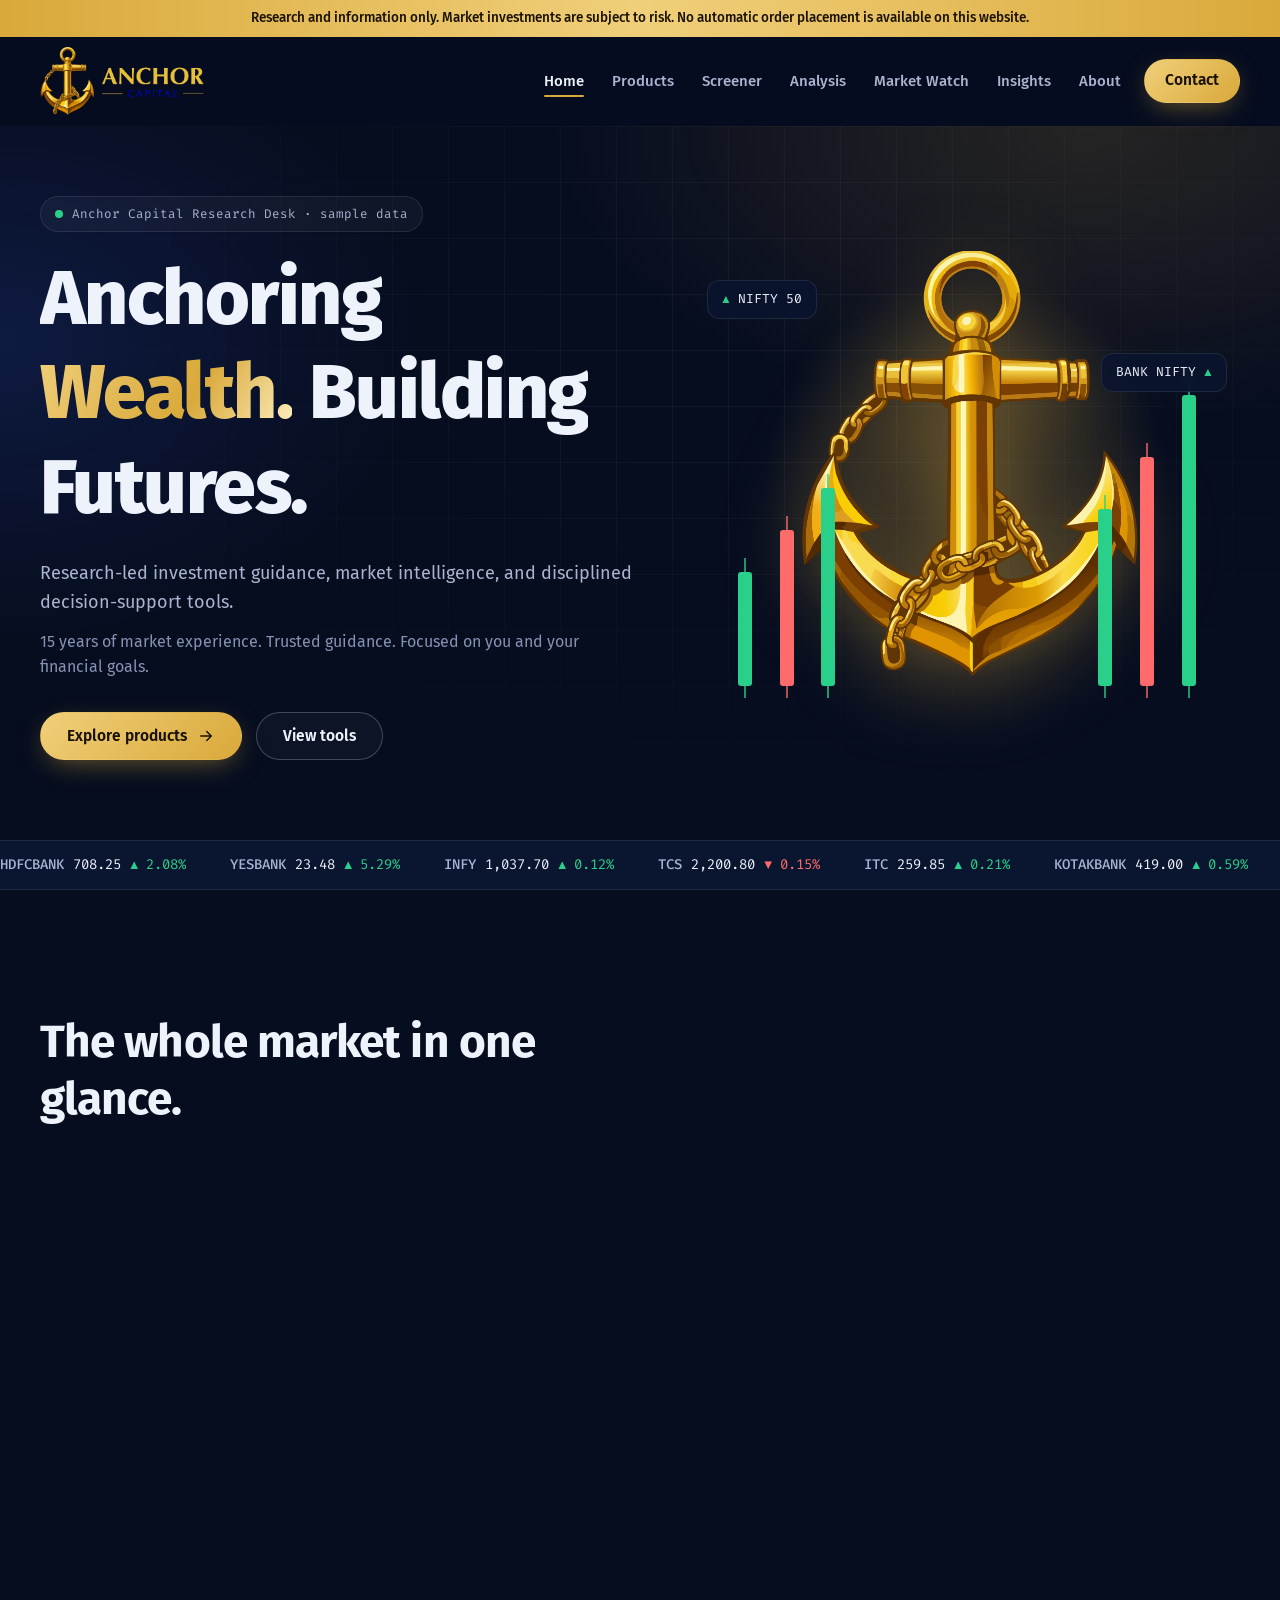
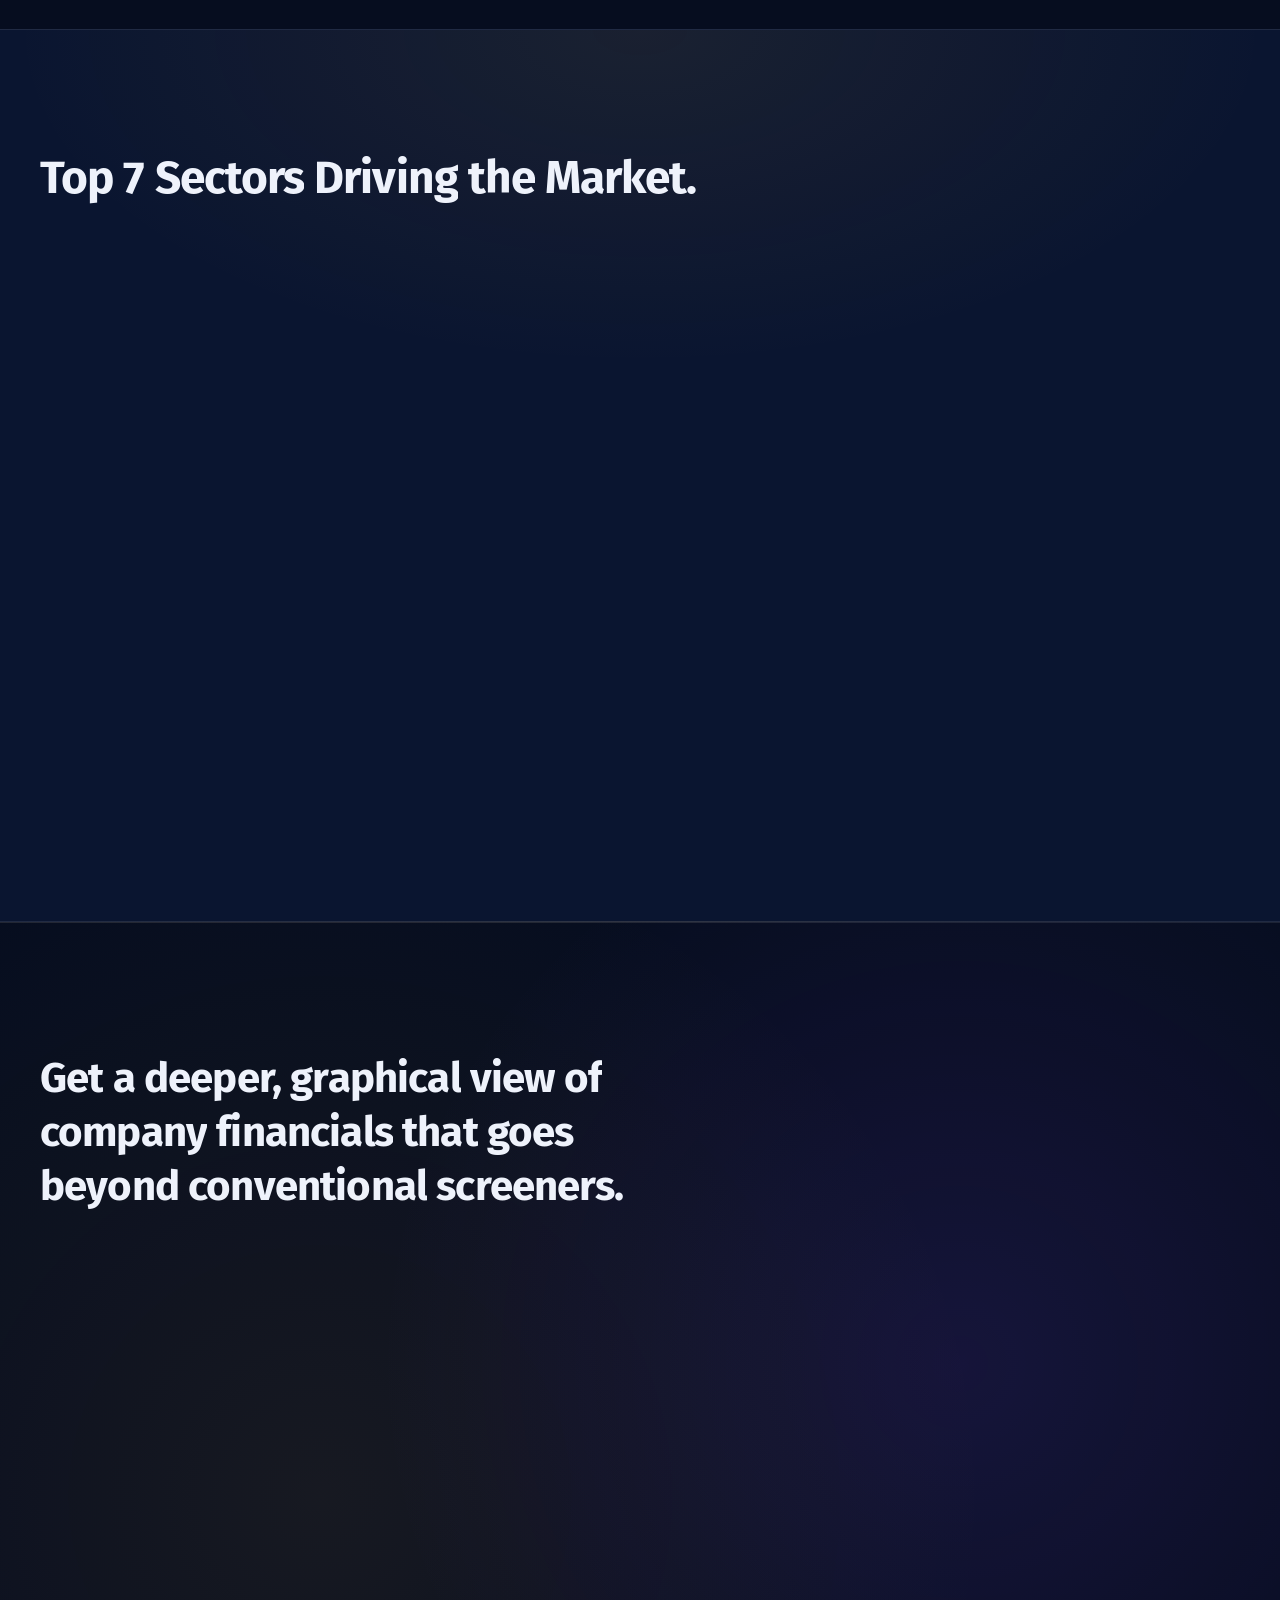
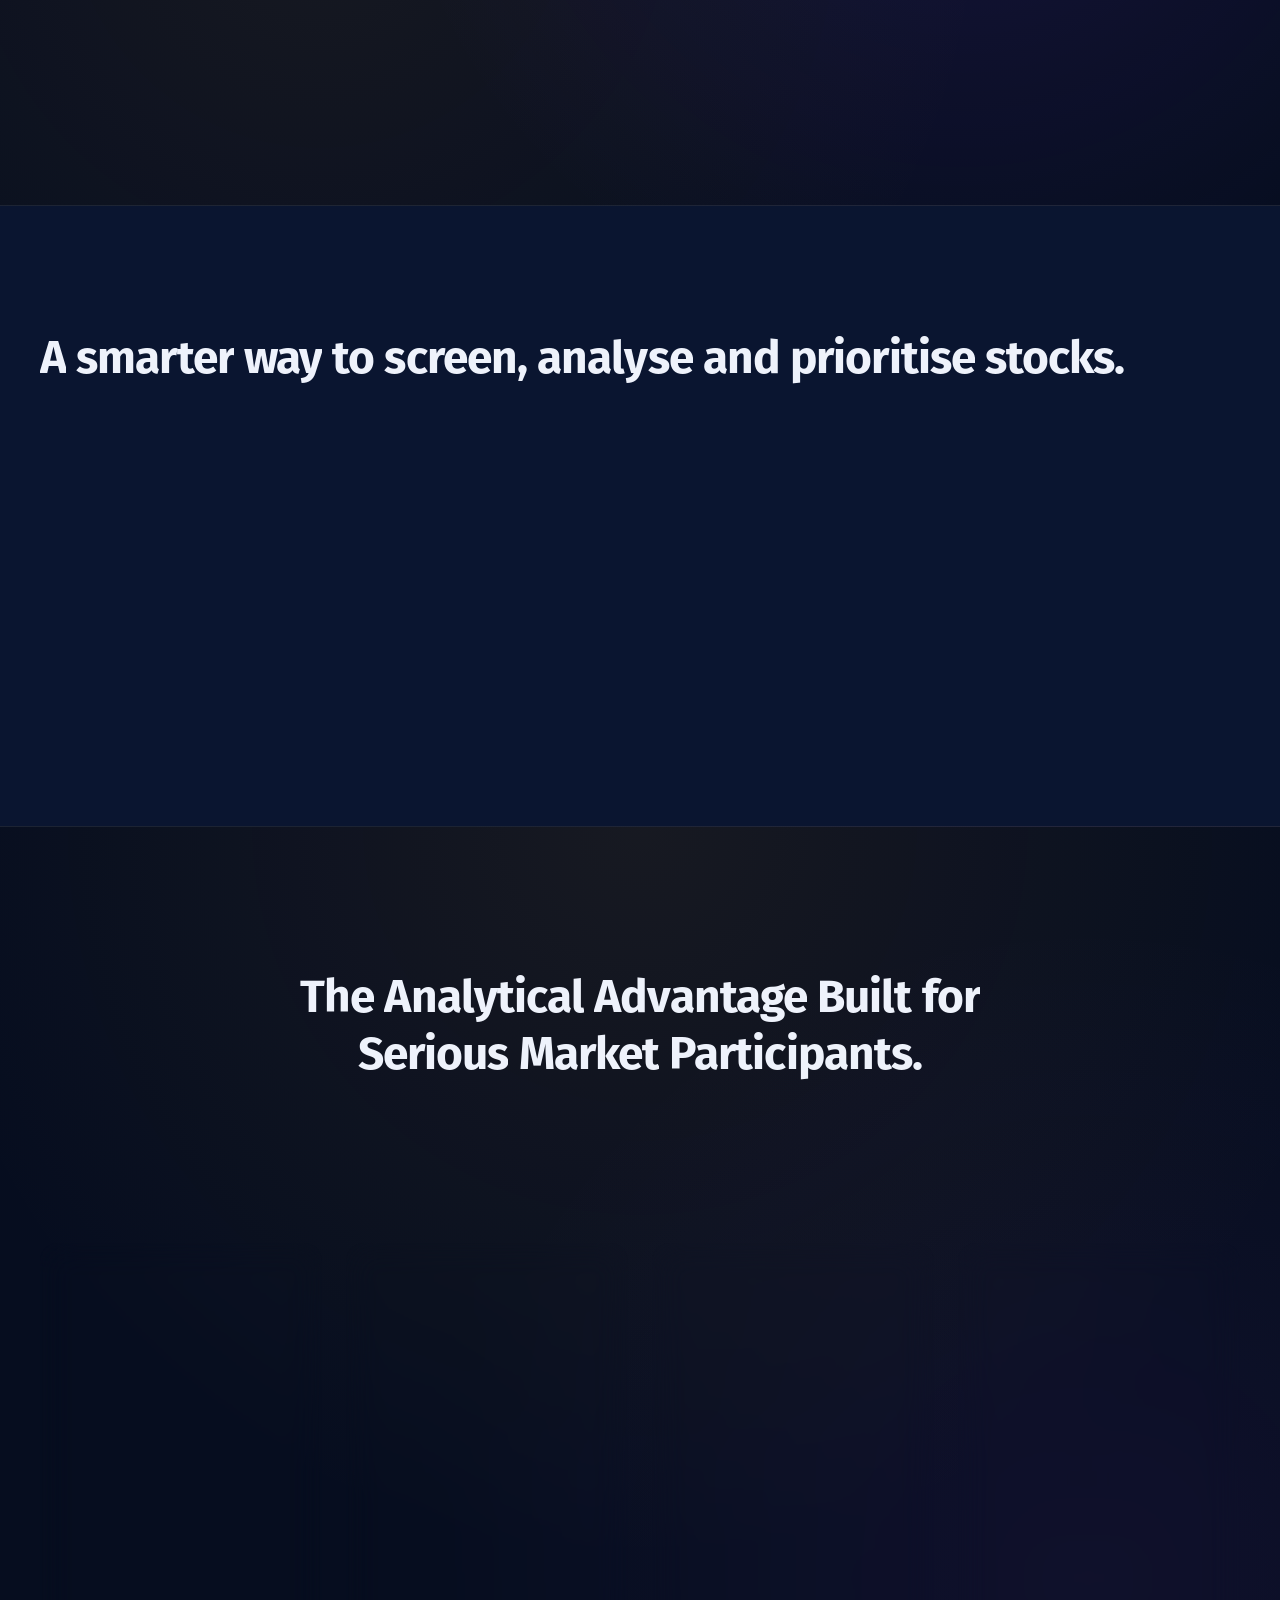
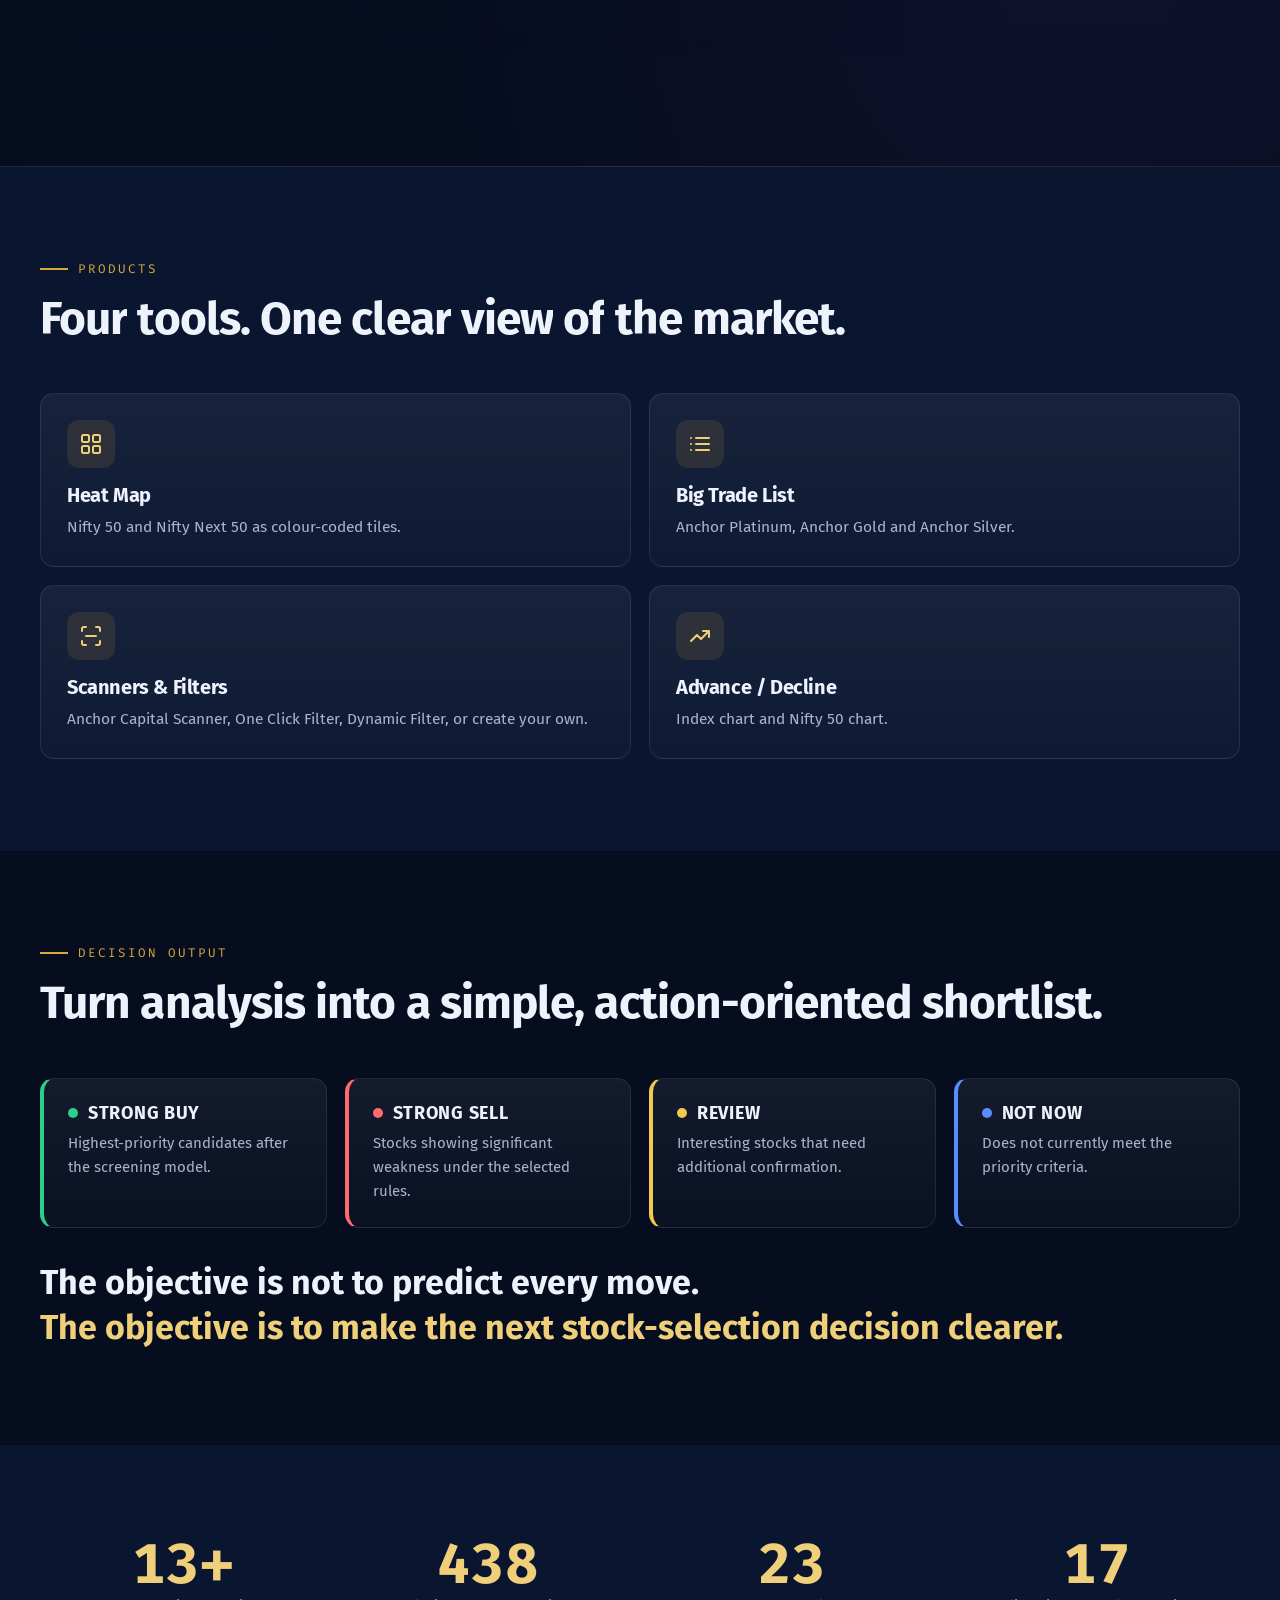
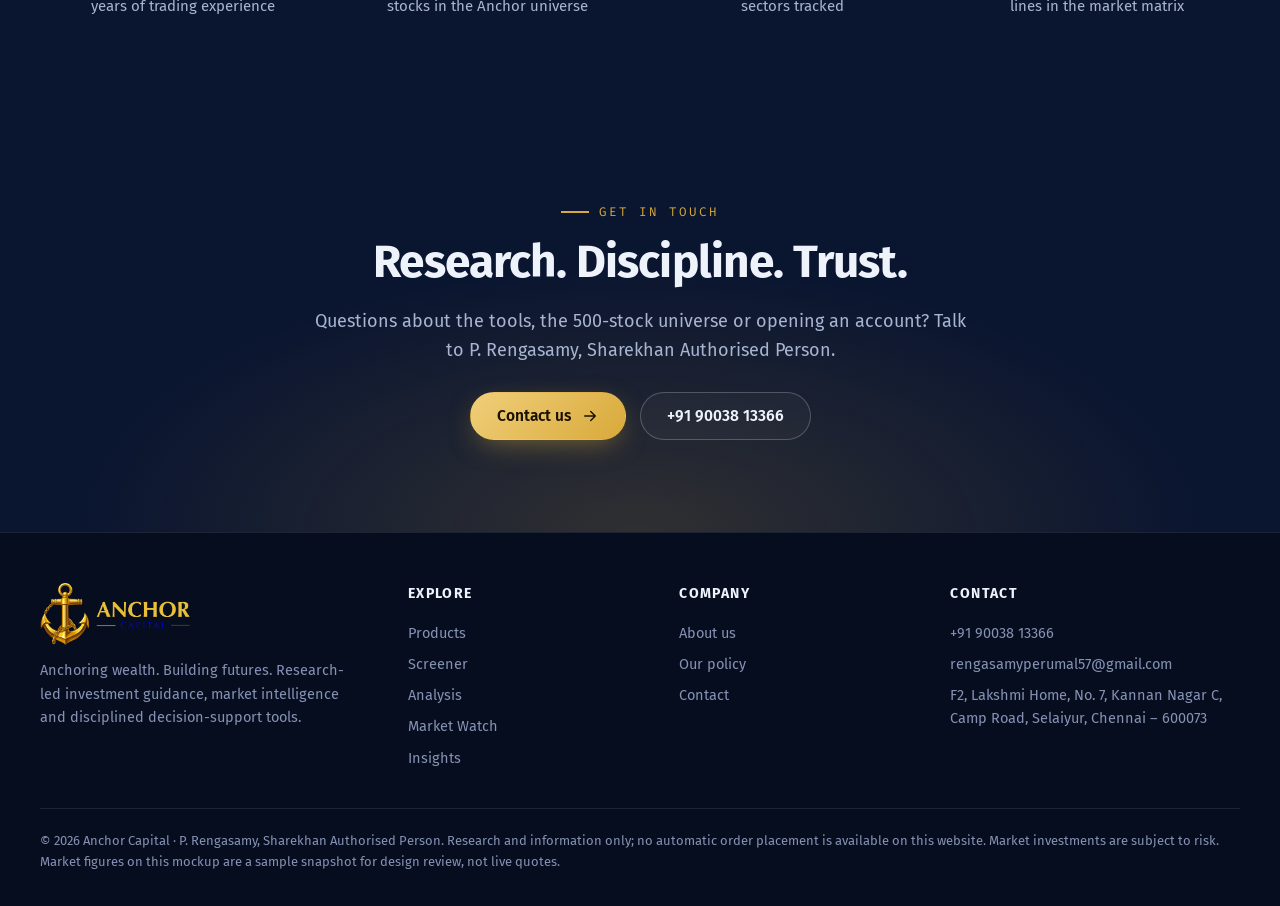
==== index.html @ 56e70c3a "Add static HTML pages, assets, configuration, and app scripts for Anchor Capital website" ====
<!doctype html>
<html lang="en">

<!-- Mirrored from https://anchor-capital-site.vercel.app/ by HTTrack Website Copier/3.x [XR&CO], Wed, 07 Oct 2026 04:29:37 GMT -->
<!-- Added by HTTrack --><meta http-equiv="content-type" content="text/html;charset=utf-8" /><!-- /Added by HTTrack -->
<head>
<meta charset="utf-8">
<meta name="viewport" content="width=device-width, initial-scale=1">
<title>Anchor Capital – Anchoring Wealth. Building Futures.</title>
<meta name="description" content="Research-led investment guidance, market intelligence and decision-support tools for the Indian share market.">
<meta name="theme-color" content="#060d1f">
<link rel="preconnect" href="https://fonts.googleapis.com/"><link rel="preconnect" href="https://fonts.gstatic.com/" crossorigin>
<link href="https://fonts.googleapis.com/css2?family=Fira+Code:wght@400;500;600&amp;family=Fira+Sans:wght@300;400;500;600;700;800&amp;display=swap" rel="stylesheet">
<link rel="stylesheet" href="assets/style.css">
<script src="assets/components.js"></script>
<noscript><style>.curtain{display:none}.rv{opacity:1!important;transform:none!important}.words .w>span{transform:none!important}</style></noscript>
</head>
<body>

<div class="curtain" id="curtain" aria-hidden="true"><div class="curtain-in"><div class="a-wrap"><img src="assets/AnchorSymbol.png" alt="Anchor Symbol" class="curtain-symbol"></div><b>ANCHOR CAPITAL</b><small>RESEARCH · DISCIPLINE · TRUST</small></div><div class="curtain-line"></div></div>
<a class="skip" href="#content">Skip to content</a>

<svg width="0" height="0" style="position:absolute" aria-hidden="true"><defs>
<symbol id="i-arrow" viewBox="0 0 24 24" fill="none" stroke="currentColor" stroke-width="2" stroke-linecap="round" stroke-linejoin="round"><path d="M5 12h14M13 6l6 6-6 6"/></symbol>
<symbol id="i-grid" viewBox="0 0 24 24" fill="none" stroke="currentColor" stroke-width="2" stroke-linecap="round" stroke-linejoin="round"><rect x="3" y="3" width="7" height="7" rx="1.5"/><rect x="14" y="3" width="7" height="7" rx="1.5"/><rect x="3" y="14" width="7" height="7" rx="1.5"/><rect x="14" y="14" width="7" height="7" rx="1.5"/></symbol>
<symbol id="i-list" viewBox="0 0 24 24" fill="none" stroke="currentColor" stroke-width="2" stroke-linecap="round" stroke-linejoin="round"><path d="M8 6h13M8 12h13M8 18h13M3 6h.01M3 12h.01M3 18h.01"/></symbol>
<symbol id="i-scan" viewBox="0 0 24 24" fill="none" stroke="currentColor" stroke-width="2" stroke-linecap="round" stroke-linejoin="round"><path d="M3 7V5a2 2 0 0 1 2-2h2M17 3h2a2 2 0 0 1 2 2v2M21 17v2a2 2 0 0 1-2 2h-2M7 21H5a2 2 0 0 1-2-2v-2M7 12h10"/></symbol>
<symbol id="i-trend" viewBox="0 0 24 24" fill="none" stroke="currentColor" stroke-width="2" stroke-linecap="round" stroke-linejoin="round"><path d="M3 17l6-6 4 4 8-8M15 7h6v6"/></symbol>
<symbol id="i-up" viewBox="0 0 24 24" fill="none" stroke="currentColor" stroke-width="2.4" stroke-linecap="round" stroke-linejoin="round"><path d="M12 19V5M5 12l7-7 7 7"/></symbol>
<symbol id="i-down" viewBox="0 0 24 24" fill="none" stroke="currentColor" stroke-width="2.4" stroke-linecap="round" stroke-linejoin="round"><path d="M12 5v14M19 12l-7 7-7-7"/></symbol>
<symbol id="i-minus" viewBox="0 0 24 24" fill="none" stroke="currentColor" stroke-width="2.4" stroke-linecap="round"><path d="M5 12h14"/></symbol>
<symbol id="i-pin" viewBox="0 0 24 24" fill="none" stroke="currentColor" stroke-width="2" stroke-linecap="round" stroke-linejoin="round"><path d="M20 10c0 6-8 12-8 12S4 16 4 10a8 8 0 0 1 16 0z"/><circle cx="12" cy="10" r="3"/></symbol>
<symbol id="i-phone" viewBox="0 0 24 24" fill="none" stroke="currentColor" stroke-width="2" stroke-linecap="round" stroke-linejoin="round"><path d="M22 16.9v3a2 2 0 0 1-2.2 2 19.8 19.8 0 0 1-8.6-3.1 19.5 19.5 0 0 1-6-6A19.8 19.8 0 0 1 2.1 4.2 2 2 0 0 1 4.1 2h3a2 2 0 0 1 2 1.7c.1 1 .4 1.9.7 2.8a2 2 0 0 1-.5 2.1L8.1 9.9a16 16 0 0 0 6 6l1.3-1.3a2 2 0 0 1 2.1-.4c.9.3 1.8.6 2.8.7a2 2 0 0 1 1.7 2z"/></symbol>
<symbol id="i-mail" viewBox="0 0 24 24" fill="none" stroke="currentColor" stroke-width="2" stroke-linecap="round" stroke-linejoin="round"><rect x="2" y="4" width="20" height="16" rx="2"/><path d="M22 7l-10 6L2 7"/></symbol>
<symbol id="i-shield" viewBox="0 0 24 24" fill="none" stroke="currentColor" stroke-width="2" stroke-linecap="round" stroke-linejoin="round"><path d="M12 22s8-4 8-10V5l-8-3-8 3v7c0 6 8 10 8 10z"/><path d="M9 12l2 2 4-4"/></symbol>
<symbol id="i-award" viewBox="0 0 24 24" fill="none" stroke="currentColor" stroke-width="2" stroke-linecap="round" stroke-linejoin="round"><circle cx="12" cy="8" r="6"/><path d="M15.5 13.5L17 22l-5-3-5 3 1.5-8.5"/></symbol>
<symbol id="i-bars" viewBox="0 0 24 24" fill="none" stroke="currentColor" stroke-width="2" stroke-linecap="round" stroke-linejoin="round"><path d="M12 20V10M18 20V4M6 20v-4"/></symbol>
<symbol id="i-layers" viewBox="0 0 24 24" fill="none" stroke="currentColor" stroke-width="2" stroke-linecap="round" stroke-linejoin="round"><path d="M12 2l10 5-10 5L2 7l10-5zM2 12l10 5 10-5M2 17l10 5 10-5"/></symbol>
<symbol id="i-target" viewBox="0 0 24 24" fill="none" stroke="currentColor" stroke-width="2" stroke-linecap="round" stroke-linejoin="round"><circle cx="12" cy="12" r="10"/><circle cx="12" cy="12" r="6"/><circle cx="12" cy="12" r="2"/></symbol>
<symbol id="i-users" viewBox="0 0 24 24" fill="none" stroke="currentColor" stroke-width="2" stroke-linecap="round" stroke-linejoin="round"><path d="M17 21v-2a4 4 0 0 0-4-4H5a4 4 0 0 0-4 4v2"/><circle cx="9" cy="7" r="4"/><path d="M23 21v-2a4 4 0 0 0-3-3.9M16 3.1a4 4 0 0 1 0 7.8"/></symbol>
</defs></svg>

<site-header current="index.html"></site-header>

<main id="content">

<section class="hero" id="top"><div class="wrap hero-grid">
  <div>
    <div class="live-pill rv"><i class="dot"></i> Anchor Capital Research Desk · sample data</div>
    <h1 class="words">Anchoring <em>Wealth.</em> Building Futures.</h1>
    <p class="lead rv" style="--d:.5s">Research-led investment guidance, market intelligence, and disciplined decision-support tools.</p>
    <p class="sub2 rv" style="--d:.6s">15 years of market experience. Trusted guidance. Focused on you and your financial goals.</p>
    <div class="cta-row rv" style="--d:.7s"><a class="btn btn-gold" href="products.html">Explore products <svg aria-hidden="true"><use href="#i-arrow"/></svg></a><a class="btn btn-ghost" href="screener.html">View tools</a></div>
  </div>
  <div class="art rv rv-z" style="--d:.3s" aria-hidden="true">
    <div class="glow"></div>
    <img class="anchor" src="public/AnchorSymbol.png" alt="Anchor Symbol">
    <i class="candle g" style="left:6%;height:22%;--k:0"></i><i class="candle r" style="left:14%;height:30%;--k:1"></i><i class="candle g" style="left:22%;height:38%;--k:2"></i>
    <i class="candle g" style="right:22%;height:34%;--k:3"></i><i class="candle r" style="right:14%;height:44%;--k:4"></i><i class="candle g" style="right:6%;height:56%;--k:5"></i>
    <span class="chip-float mono" style="left:0;top:12%"><span class="up">▲</span> NIFTY 50</span>
    <span class="chip-float mono" style="right:0;top:26%;animation-delay:-2s">BANK NIFTY <span class="up">▲</span></span>
  </div>
</div></section>

<div class="ticker" aria-hidden="true"><div class="ticker-track" id="ticker"></div></div>

<section id="market"><div class="wrap">
  <div class="grid" id="home-sum-grid">
    <div>
      <div class="eyebrow rv">Home · Market summary</div>
      <h2 class="words">The whole market in one glance.</h2>
      <p class="lead rv" style="margin-bottom:26px">Advance, decline, 52-week highs and the lists traders check first, ready the moment you land.</p>
      <div class="grid g2" data-stagger="z">
        <a class="card ql" href="products.html#heatmap"><span>Gainers / Losers</span><svg aria-hidden="true"><use href="#i-arrow"/></svg></a>
        <a class="card ql" href="products.html#heatmap"><span>Volume gainers</span><svg aria-hidden="true"><use href="#i-arrow"/></svg></a>
        <a class="card ql" href="products.html#bigtrade"><span>Most active equities</span><svg aria-hidden="true"><use href="#i-arrow"/></svg></a>
        <a class="card ql" href="screener.html"><span>Price band hitters</span><svg aria-hidden="true"><use href="#i-arrow"/></svg></a>
        <a class="card ql" href="screener.html"><span>52 week high / low</span><svg aria-hidden="true"><use href="#i-arrow"/></svg></a>
        <a class="card ql" href="products.html#bigtrade"><span>Large deals</span><svg aria-hidden="true"><use href="#i-arrow"/></svg></a>
        <a class="card ql" href="products.html#advance" style="grid-column:1/-1"><span>Advances / Declines</span><svg aria-hidden="true"><use href="#i-arrow"/></svg></a>
      </div>
    </div>
    <aside class="card summary rv rv-r" id="summary" aria-label="Market summary, sample data">
      <div class="sum-head">
        <div class="sum-title-wrap">
          <span class="sum-live-dot"></span>
          <h3>Home – Market summary</h3>
        </div>
        <span class="tag">SAMPLE</span>
      </div>
      
      <div class="adv-bar-wrap">
        <div class="adv-bar" role="img" aria-label="Advance 3,647, Decline 1,924, Unchanged 1,592"><i class="a"></i><i class="u"></i><i class="d"></i></div>
        <div class="legend"><span>Advance 51.1%</span><span>Unchanged 22.3%</span><span>Decline 26.6%</span></div>
      </div>

      <div class="stats">
        <div class="stat"><span class="up"><svg aria-hidden="true"><use href="#i-up"/></svg>Advance</span><b class="up" id="s-adv">0</b></div>
        <div class="stat"><span class="down"><svg aria-hidden="true"><use href="#i-down"/></svg>Decline</span><b class="down" id="s-dec">0</b></div>
        <div class="stat"><span><svg aria-hidden="true"><use href="#i-minus"/></svg>Unchanged</span><b id="s-unc">0</b></div>
      </div>

      <div class="sum-metrics-grid">
        <div class="sum-metric-item">
          <span>52 Week High</span>
          <b class="mono gold" id="s-hi">0</b>
        </div>
        <div class="sum-metric-item">
          <span>52 Week Low</span>
          <b class="mono down" id="s-lo">24</b>
        </div>
        <div class="sum-metric-item">
          <span>A/D Ratio</span>
          <b class="mono up">1.89</b>
        </div>
        <div class="sum-metric-item">
          <span>Total Turnover</span>
          <b class="mono gold">₹48,250 Cr</b>
        </div>
      </div>

      <div class="sum-bottom-bar">
        <div class="sum-breadth-pill">
          <span class="dot-positive"></span>
          <span>Market Breadth: <b class="up">Positive (+24.5%)</b></span>
        </div>
        <a class="sum-drill-link" href="market-watch.html">Full Analytics <svg aria-hidden="true"><use href="#i-arrow"/></svg></a>
      </div>
    </aside>
  </div>
</div></section>

<!-- 7-Sector Dynamic Showcase Slider -->
<section class="sector-slider-section alt" id="sector-spotlight"><div class="wrap">
  <div class="sec-slider-head">
    <div>
      <div class="eyebrow rv">Sector Intelligence · 7 Key Pillars</div>
      <h2 class="words">Top 7 Sectors Driving the Market.</h2>
      <p class="lead rv">Macro weightage, strength scores, and premier constituent stocks powering the Nifty 500.</p>
    </div>
  </div>

  <div class="sec-slider-wrap rv" id="secSlider" tabindex="0" aria-label="Key Sectors Carousel">
    <div class="sec-track" id="secTrack">

      <!-- Slide 1: Banking & Financial Services -->
      <article class="sec-slide active" data-index="0" aria-hidden="false">
        <div class="sec-slide-left">
          <div class="sec-slide-badge-row">
            <span class="sec-num-pill">SECTOR 01 OF 07</span>
            <span class="sec-tag-pill">Macro Heavyweight</span>
            <span class="tag" style="background:rgba(42,208,138,0.15);color:var(--up);border:1px solid rgba(42,208,138,0.3)">Leading ▲ +1.18%</span>
          </div>
          <div class="sec-slide-title-wrap">
            <div class="sec-slide-icon"><svg aria-hidden="true"><use href="#i-shield"/></svg></div>
            <h3 class="sec-slide-title">Banking &amp; Financial Services</h3>
          </div>
          <p class="sec-slide-desc">The primary growth anchor of the Indian indices. Carries the largest macro weighting across private lenders, PSUs, and non-banking finance leaders with high institutional participation.</p>
          <div class="sec-metrics-grid">
            <div class="sec-metric-box"><small>Nifty Weight</small><b class="gold">36.00%</b></div>
            <div class="sec-metric-box"><small>Sector Strength</small><b class="up">92 / 100</b></div>
            <div class="sec-metric-box"><small>A/D Ratio</small><b>8 Adv / 3 Dec</b></div>
          </div>
          <div class="sec-actions-row">
            <a class="btn btn-gold" href="market-watch.html#banking" style="min-height:42px;padding:0 20px;font-size:14px">Banking Drill-Down <svg aria-hidden="true"><use href="#i-arrow"/></svg></a>
            <a class="btn btn-ghost" href="screener.html" style="min-height:42px;padding:0 20px;font-size:14px">Screen Banking Stocks</a>
          </div>
        </div>
        <div class="sec-slide-right">
          <div class="sec-stocks-header">
            <h4>Leading Constituents</h4>
            <span class="mono gold" style="font-size:12px">SAMPLE DATA</span>
          </div>
          <div class="sec-stocks-list">
            <div class="sec-stock-row"><span class="s-name">HDFC Bank</span><div class="s-vals"><span class="s-price">₹708.25</span><span class="up">+2.08% ▲</span></div></div>
            <div class="sec-stock-row"><span class="s-name">ICICI Bank</span><div class="s-vals"><span class="s-price">₹1,248.50</span><span class="up">+0.86% ▲</span></div></div>
            <div class="sec-stock-row"><span class="s-name">State Bank of India</span><div class="s-vals"><span class="s-price">₹822.40</span><span class="up">+1.05% ▲</span></div></div>
            <div class="sec-stock-row"><span class="s-name">Kotak Mahindra Bank</span><div class="s-vals"><span class="s-price">₹419.00</span><span class="up">+0.59% ▲</span></div></div>
          </div>
        </div>
      </article>

      <!-- Slide 2: Information Technology -->
      <article class="sec-slide" data-index="1" aria-hidden="true">
        <div class="sec-slide-left">
          <div class="sec-slide-badge-row">
            <span class="sec-num-pill">SECTOR 02 OF 07</span>
            <span class="sec-tag-pill">Global Tech &amp; Cloud</span>
            <span class="tag" style="background:rgba(91,140,255,0.15);color:var(--blue);border:1px solid rgba(91,140,255,0.3)">Improving ▲ +0.94%</span>
          </div>
          <div class="sec-slide-title-wrap">
            <div class="sec-slide-icon"><svg aria-hidden="true"><use href="#i-grid"/></svg></div>
            <h3 class="sec-slide-title">Information Technology</h3>
          </div>
          <p class="sec-slide-desc">Global software, cloud modernization, and digital transformation powerhouse. High operating margins, zero-debt balance sheets, and steady dividend yields provide resilient compounding.</p>
          <div class="sec-metrics-grid">
            <div class="sec-metric-box"><small>Nifty Weight</small><b class="gold">15.61%</b></div>
            <div class="sec-metric-box"><small>Sector Strength</small><b class="up">84 / 100</b></div>
            <div class="sec-metric-box"><small>Operating Margin</small><b>24.5% OPM</b></div>
          </div>
          <div class="sec-actions-row">
            <a class="btn btn-gold" href="market-watch.html" style="min-height:42px;padding:0 20px;font-size:14px">View IT Rotation <svg aria-hidden="true"><use href="#i-arrow"/></svg></a>
            <a class="btn btn-ghost" href="screener.html" style="min-height:42px;padding:0 20px;font-size:14px">Screen Tech Stocks</a>
          </div>
        </div>
        <div class="sec-slide-right">
          <div class="sec-stocks-header">
            <h4>Leading Constituents</h4>
            <span class="mono gold" style="font-size:12px">SAMPLE DATA</span>
          </div>
          <div class="sec-stocks-list">
            <div class="sec-stock-row"><span class="s-name">Tata Consultancy Services</span><div class="s-vals"><span class="s-price">₹2,200.80</span><span class="up">+3.36% ▲</span></div></div>
            <div class="sec-stock-row"><span class="s-name">Infosys</span><div class="s-vals"><span class="s-price">₹1,037.70</span><span class="up">+0.87% ▲</span></div></div>
            <div class="sec-stock-row"><span class="s-name">HCL Technologies</span><div class="s-vals"><span class="s-price">₹1,740.00</span><span class="up">+1.62% ▲</span></div></div>
            <div class="sec-stock-row"><span class="s-name">Wipro</span><div class="s-vals"><span class="s-price">₹485.30</span><span class="up">+0.76% ▲</span></div></div>
          </div>
        </div>
      </article>

      <!-- Slide 3: Automobile & Mobility -->
      <article class="sec-slide" data-index="2" aria-hidden="true">
        <div class="sec-slide-left">
          <div class="sec-slide-badge-row">
            <span class="sec-num-pill">SECTOR 03 OF 07</span>
            <span class="sec-tag-pill">EV &amp; Domestic Consumption</span>
            <span class="tag" style="background:rgba(42,208,138,0.15);color:var(--up);border:1px solid rgba(42,208,138,0.3)">Leading ▲ +1.45%</span>
          </div>
          <div class="sec-slide-title-wrap">
            <div class="sec-slide-icon"><svg aria-hidden="true"><use href="#i-trend"/></svg></div>
            <h3 class="sec-slide-title">Automobile &amp; Auto Ancillaries</h3>
          </div>
          <p class="sec-slide-desc">Surging domestic passenger vehicle demand, premiumization in SUVs, and accelerating EV technology transition across commercial vehicles and two-wheeler segments.</p>
          <div class="sec-metrics-grid">
            <div class="sec-metric-box"><small>Nifty Weight</small><b class="gold">8.47%</b></div>
            <div class="sec-metric-box"><small>Sector Strength</small><b class="up">88 / 100</b></div>
            <div class="sec-metric-box"><small>Delivery %</small><b>62.4% Avg</b></div>
          </div>
          <div class="sec-actions-row">
            <a class="btn btn-gold" href="market-watch.html" style="min-height:42px;padding:0 20px;font-size:14px">Auto Holdings <svg aria-hidden="true"><use href="#i-arrow"/></svg></a>
            <a class="btn btn-ghost" href="screener.html" style="min-height:42px;padding:0 20px;font-size:14px">Screen Auto Stocks</a>
          </div>
        </div>
        <div class="sec-slide-right">
          <div class="sec-stocks-header">
            <h4>Leading Constituents</h4>
            <span class="mono gold" style="font-size:12px">SAMPLE DATA</span>
          </div>
          <div class="sec-stocks-list">
            <div class="sec-stock-row"><span class="s-name">Mahindra &amp; Mahindra</span><div class="s-vals"><span class="s-price">₹2,840.00</span><span class="up">+2.82% ▲</span></div></div>
            <div class="sec-stock-row"><span class="s-name">Maruti Suzuki India</span><div class="s-vals"><span class="s-price">₹12,450.00</span><span class="up">+0.70% ▲</span></div></div>
            <div class="sec-stock-row"><span class="s-name">Bajaj Auto</span><div class="s-vals"><span class="s-price">₹9,120.00</span><span class="up">+0.36% ▲</span></div></div>
            <div class="sec-stock-row"><span class="s-name">Eicher Motors</span><div class="s-vals"><span class="s-price">₹4,680.00</span><span class="up">+1.15% ▲</span></div></div>
          </div>
        </div>
      </article>

      <!-- Slide 4: Energy, Oil, Gas & Power -->
      <article class="sec-slide" data-index="3" aria-hidden="true">
        <div class="sec-slide-left">
          <div class="sec-slide-badge-row">
            <span class="sec-num-pill">SECTOR 04 OF 07</span>
            <span class="sec-tag-pill">Energy &amp; Infrastructure</span>
            <span class="tag" style="background:rgba(242,201,76,0.15);color:#f2c94c;border:1px solid rgba(242,201,76,0.3)">Steady ■ +0.48%</span>
          </div>
          <div class="sec-slide-title-wrap">
            <div class="sec-slide-icon"><svg aria-hidden="true"><use href="#i-target"/></svg></div>
            <h3 class="sec-slide-title">Energy, Oil &amp; Power</h3>
          </div>
          <p class="sec-slide-desc">The backbone of national infrastructure and electrification. High cash flows from petroleum exploration combined with multi-billion dollar green hydrogen and renewable solar initiatives.</p>
          <div class="sec-metrics-grid">
            <div class="sec-metric-box"><small>Nifty Weight</small><b class="gold">7.65%</b></div>
            <div class="sec-metric-box"><small>Sector Strength</small><b class="gold">79 / 100</b></div>
            <div class="sec-metric-box"><small>Dividend Yield</small><b>3.8% Avg</b></div>
          </div>
          <div class="sec-actions-row">
            <a class="btn btn-gold" href="market-watch.html" style="min-height:42px;padding:0 20px;font-size:14px">Energy Breakdown <svg aria-hidden="true"><use href="#i-arrow"/></svg></a>
            <a class="btn btn-ghost" href="screener.html" style="min-height:42px;padding:0 20px;font-size:14px">Screen Energy Stocks</a>
          </div>
        </div>
        <div class="sec-slide-right">
          <div class="sec-stocks-header">
            <h4>Leading Constituents</h4>
            <span class="mono gold" style="font-size:12px">SAMPLE DATA</span>
          </div>
          <div class="sec-stocks-list">
            <div class="sec-stock-row"><span class="s-name">Reliance Industries</span><div class="s-vals"><span class="s-price">₹2,980.00</span><span class="up">+0.74% ▲</span></div></div>
            <div class="sec-stock-row"><span class="s-name">NTPC</span><div class="s-vals"><span class="s-price">₹385.60</span><span class="up">+1.20% ▲</span></div></div>
            <div class="sec-stock-row"><span class="s-name">Power Grid Corporation</span><div class="s-vals"><span class="s-price">₹312.40</span><span class="up">+0.65% ▲</span></div></div>
            <div class="sec-stock-row"><span class="s-name">Coal India</span><div class="s-vals"><span class="s-price">₹465.10</span><span class="up">+0.85% ▲</span></div></div>
          </div>
        </div>
      </article>

      <!-- Slide 5: Capital Goods & Defense -->
      <article class="sec-slide" data-index="4" aria-hidden="true">
        <div class="sec-slide-left">
          <div class="sec-slide-badge-row">
            <span class="sec-num-pill">SECTOR 05 OF 07</span>
            <span class="sec-tag-pill">Manufacturing &amp; Defense</span>
            <span class="tag" style="background:rgba(42,208,138,0.15);color:var(--up);border:1px solid rgba(42,208,138,0.3)">Leading ▲ +1.32%</span>
          </div>
          <div class="sec-slide-title-wrap">
            <div class="sec-slide-icon"><svg aria-hidden="true"><use href="#i-bars"/></svg></div>
            <h3 class="sec-slide-title">Capital Goods &amp; Defense</h3>
          </div>
          <p class="sec-slide-desc">Record order inflows driven by nationwide industrial capex, factory automation, railway modernization, and sovereign defense indigenization programs.</p>
          <div class="sec-metrics-grid">
            <div class="sec-metric-box"><small>Nifty Weight</small><b class="gold">6.54%</b></div>
            <div class="sec-metric-box"><small>Sector Strength</small><b class="up">86 / 100</b></div>
            <div class="sec-metric-box"><small>Order Book</small><b>3.2x Book-to-Bill</b></div>
          </div>
          <div class="sec-actions-row">
            <a class="btn btn-gold" href="market-watch.html" style="min-height:42px;padding:0 20px;font-size:14px">Capital Goods Map <svg aria-hidden="true"><use href="#i-arrow"/></svg></a>
            <a class="btn btn-ghost" href="screener.html" style="min-height:42px;padding:0 20px;font-size:14px">Screen Defense Stocks</a>
          </div>
        </div>
        <div class="sec-slide-right">
          <div class="sec-stocks-header">
            <h4>Leading Constituents</h4>
            <span class="mono gold" style="font-size:12px">SAMPLE DATA</span>
          </div>
          <div class="sec-stocks-list">
            <div class="sec-stock-row"><span class="s-name">Larsen &amp; Toubro</span><div class="s-vals"><span class="s-price">₹3,930.70</span><span class="up">+1.40% ▲</span></div></div>
            <div class="sec-stock-row"><span class="s-name">Bharat Electronics (BEL)</span><div class="s-vals"><span class="s-price">₹288.40</span><span class="up">+0.45% ▲</span></div></div>
            <div class="sec-stock-row"><span class="s-name">Siemens India</span><div class="s-vals"><span class="s-price">₹6,850.00</span><span class="up">+1.80% ▲</span></div></div>
            <div class="sec-stock-row"><span class="s-name">Hindustan Aeronautics (HAL)</span><div class="s-vals"><span class="s-price">₹4,420.00</span><span class="up">+0.95% ▲</span></div></div>
          </div>
        </div>
      </article>

      <!-- Slide 6: Fast Moving Consumer Goods -->
      <article class="sec-slide" data-index="5" aria-hidden="true">
        <div class="sec-slide-left">
          <div class="sec-slide-badge-row">
            <span class="sec-num-pill">SECTOR 06 OF 07</span>
            <span class="sec-tag-pill">Household &amp; Food Brands</span>
            <span class="tag" style="background:rgba(242,201,76,0.15);color:#f2c94c;border:1px solid rgba(242,201,76,0.3)">Defensive ■ +0.35%</span>
          </div>
          <div class="sec-slide-title-wrap">
            <div class="sec-slide-icon"><svg aria-hidden="true"><use href="#i-list"/></svg></div>
            <h3 class="sec-slide-title">Fast Moving Consumer Goods (FMCG)</h3>
          </div>
          <p class="sec-slide-desc">Resilient non-cyclical cash cows. Consistent consumer staple demand, wide distribution moats, and high ROCE balance sheets that offer vital stability during market consolidations.</p>
          <div class="sec-metrics-grid">
            <div class="sec-metric-box"><small>Nifty Weight</small><b class="gold">5.82%</b></div>
            <div class="sec-metric-box"><small>Sector Strength</small><b class="gold">76 / 100</b></div>
            <div class="sec-metric-box"><small>Avg. ROCE</small><b>32.8% ROCE</b></div>
          </div>
          <div class="sec-actions-row">
            <a class="btn btn-gold" href="market-watch.html" style="min-height:42px;padding:0 20px;font-size:14px">FMCG Holdings <svg aria-hidden="true"><use href="#i-arrow"/></svg></a>
            <a class="btn btn-ghost" href="screener.html" style="min-height:42px;padding:0 20px;font-size:14px">Screen FMCG Stocks</a>
          </div>
        </div>
        <div class="sec-slide-right">
          <div class="sec-stocks-header">
            <h4>Leading Constituents</h4>
            <span class="mono gold" style="font-size:12px">SAMPLE DATA</span>
          </div>
          <div class="sec-stocks-list">
            <div class="sec-stock-row"><span class="s-name">Hindustan Unilever</span><div class="s-vals"><span class="s-price">₹2,540.00</span><span class="up">+0.79% ▲</span></div></div>
            <div class="sec-stock-row"><span class="s-name">ITC Ltd</span><div class="s-vals"><span class="s-price">₹259.85</span><span class="up">+0.21% ▲</span></div></div>
            <div class="sec-stock-row"><span class="s-name">Nestle India</span><div class="s-vals"><span class="s-price">₹2,410.00</span><span class="up">+0.40% ▲</span></div></div>
            <div class="sec-stock-row"><span class="s-name">Britannia Industries</span><div class="s-vals"><span class="s-price">₹4,980.00</span><span class="up">+0.50% ▲</span></div></div>
          </div>
        </div>
      </article>

      <!-- Slide 7: Healthcare & Pharma -->
      <article class="sec-slide" data-index="6" aria-hidden="true">
        <div class="sec-slide-left">
          <div class="sec-slide-badge-row">
            <span class="sec-num-pill">SECTOR 07 OF 07</span>
            <span class="sec-tag-pill">Formulations &amp; Diagnostics</span>
            <span class="tag" style="background:rgba(91,140,255,0.15);color:var(--blue);border:1px solid rgba(91,140,255,0.3)">Improving ▲ +0.72%</span>
          </div>
          <div class="sec-slide-title-wrap">
            <div class="sec-slide-icon"><svg aria-hidden="true"><use href="#i-award"/></svg></div>
            <h3 class="sec-slide-title">Healthcare &amp; Pharmaceuticals</h3>
          </div>
          <p class="sec-slide-desc">World-leading generic formulations, contract research organizations (CRO), and expanding domestic hospital chains experiencing continuous margin expansion and clinical approvals.</p>
          <div class="sec-metrics-grid">
            <div class="sec-metric-box"><small>Nifty Weight</small><b class="gold">4.56%</b></div>
            <div class="sec-metric-box"><small>Sector Strength</small><b class="up">81 / 100</b></div>
            <div class="sec-metric-box"><small>US FDA Approvals</small><b>14 New YTD</b></div>
          </div>
          <div class="sec-actions-row">
            <a class="btn btn-gold" href="market-watch.html" style="min-height:42px;padding:0 20px;font-size:14px">Pharma Holdings <svg aria-hidden="true"><use href="#i-arrow"/></svg></a>
            <a class="btn btn-ghost" href="screener.html" style="min-height:42px;padding:0 20px;font-size:14px">Screen Pharma Stocks</a>
          </div>
        </div>
        <div class="sec-slide-right">
          <div class="sec-stocks-header">
            <h4>Leading Constituents</h4>
            <span class="mono gold" style="font-size:12px">SAMPLE DATA</span>
          </div>
          <div class="sec-stocks-list">
            <div class="sec-stock-row"><span class="s-name">Sun Pharmaceutical</span><div class="s-vals"><span class="s-price">₹1,680.00</span><span class="up">+1.15% ▲</span></div></div>
            <div class="sec-stock-row"><span class="s-name">Dr. Reddy's Laboratories</span><div class="s-vals"><span class="s-price">₹6,420.00</span><span class="up">+0.40% ▲</span></div></div>
            <div class="sec-stock-row"><span class="s-name">Cipla</span><div class="s-vals"><span class="s-price">₹1,490.00</span><span class="up">+0.85% ▲</span></div></div>
            <div class="sec-stock-row"><span class="s-name">Divi's Laboratories</span><div class="s-vals"><span class="s-price">₹4,230.00</span><span class="up">+1.30% ▲</span></div></div>
          </div>
        </div>
      </article>

    </div>

    <!-- Navigation Dots -->
    <div class="slider-dots-wrap">
      <div class="sec-dots" id="secDots"></div>
    </div>
  </div>
</div></section>

<!-- ===== Sector Ecosystem Circular Orbit Section ===== -->
<section class="orbit-section" id="sector-ecosystem">
  <div class="wrap orbit-wrap-grid">
    <div class="orbit-copy">
      <div class="eyebrow rv">Sector Intelligence &amp; Ecosystem</div>
      <h2 class="words">Get a deeper, graphical view of company financials that goes beyond conventional screeners.</h2>
      <p class="lead rv" style="--d:.3s">Anchor Capital tracks all 26 market sectors, institutional money flow, and delivery breakouts in real-time. Experience structured intelligence that outperforms generic portals like Moneycontrol or Screener.</p>
      
      <!-- Key Highlights -->
      <div class="orbit-features rv" style="--d:.4s">
        <div class="orbit-feat-item">
          <div class="orbit-feat-icon">
            <svg viewBox="0 0 24 24" fill="none" stroke="currentColor" stroke-width="2"><polyline points="22 7 13.5 15.5 8.5 10.5 2 17"/><polyline points="16 7 22 7 22 13"/></svg>
          </div>
          <div>
            <b>26 Sectors Tracked Live</b>
            <span>Calibrated with exact Nifty 500 weights and momentum scores</span>
          </div>
        </div>
        <div class="orbit-feat-item">
          <div class="orbit-feat-icon">
            <svg viewBox="0 0 24 24" fill="none" stroke="currentColor" stroke-width="2"><circle cx="12" cy="12" r="10"/><circle cx="12" cy="12" r="6"/><circle cx="12" cy="12" r="2"/></svg>
          </div>
          <div>
            <b>Institutional Flow Detection</b>
            <span>Delivery volume expansion exceeding 50% on positive market days</span>
          </div>
        </div>
        <div class="orbit-feat-item">
          <div class="orbit-feat-icon">
            <svg viewBox="0 0 24 24" fill="none" stroke="currentColor" stroke-width="2"><path d="M12 2l10 5-10 5L2 7l10-5zM2 12l10 5 10-5M2 17l10 5 10-5"/></svg>
          </div>
          <div>
            <b>Multi-Tool Synergy</b>
            <span>Seamless integration with leading charts, screening rules and decision matrix</span>
          </div>
        </div>
      </div>

      <div class="cta-row rv" style="--d:.5s">
        <a class="btn btn-gold" href="market-watch.html">Explore Market Watch <svg aria-hidden="true"><use href="#i-arrow"/></svg></a>
        <a class="btn btn-ghost" href="screener.html">Launch Screener</a>
      </div>
    </div>

    <!-- Orbit Animation Stage -->
    <div class="orbit-stage-container rv rv-z" style="--d:.2s">
      <div class="orbit-stage">
        
        <!-- Ambient Radial Glow Backdrops -->
        <div class="orbit-glow-aura"></div>
        
        <!-- Faint Static Radar / Ring Guide Lines -->
        <div class="orbit-ring-guide outer-ring"></div>
        <div class="orbit-ring-guide inner-ring"></div>
        <div class="orbit-ring-guide core-ring"></div>

        <!-- The Rotating Orbit Track with Icons -->
        <div class="orbit-track" id="orbitTrack">
          
          <!-- Badge 1: Banking & Finance (0deg) -->
          <div class="orbit-item" style="--angle: 0deg;" data-sector="Banking & Financials" data-weight="31.34%" data-lead="HDFC, ICICI, SBI, Kotak" data-desc="Heavyweight market engine driving 31.3% of the Nifty 500.">
            <div class="orbit-icon-inner badge-banking" title="Banking & Financials">
              <svg viewBox="0 0 24 24" fill="none" stroke="currentColor" stroke-width="2"><path d="M3 21h18M3 10h18M5 10v11M9 10v11M15 10v11M19 10v11M12 3l9 7H3l9-7z"/></svg>
              <span class="orbit-badge-label">Bank</span>
            </div>
          </div>

          <!-- Badge 2: Information Technology (51.4deg) -->
          <div class="orbit-item" style="--angle: 51.4deg;" data-sector="Information Technology" data-weight="15.61%" data-lead="TCS, Infosys, HCL Tech, Wipro" data-desc="Global tech exporter with resilient operating cash flow and high ROCE.">
            <div class="orbit-icon-inner badge-tech" title="Information Technology">
              <svg viewBox="0 0 24 24" fill="none" stroke="currentColor" stroke-width="2"><path d="M18 10h-1.26A8 8 0 1 0 9 20h9a5 5 0 0 0 0-10z"/></svg>
              <span class="orbit-badge-label">Tech</span>
            </div>
          </div>

          <!-- Badge 3: Automobile & Mobility (102.9deg) -->
          <div class="orbit-item" style="--angle: 102.9deg;" data-sector="Automobile & Mobility" data-weight="8.47%" data-lead="Maruti, M&M, Bajaj Auto, Tata Motors" data-desc="High-momentum domestic consumption, commercial transport, and EV transition.">
            <div class="orbit-icon-inner badge-auto" title="Automobile & Mobility">
              <svg viewBox="0 0 24 24" fill="none" stroke="currentColor" stroke-width="2"><circle cx="12" cy="12" r="10"/><circle cx="12" cy="12" r="4"/><path d="M12 2v6M12 16v6M2 12h6M16 12h6"/></svg>
              <span class="orbit-badge-label">Auto</span>
            </div>
          </div>

          <!-- Badge 4: Energy, Oil & Power (154.3deg) -->
          <div class="orbit-item" style="--angle: 154.3deg;" data-sector="Energy, Oil & Power" data-weight="7.65%" data-lead="Reliance, NTPC, Power Grid, ONGC" data-desc="Strategic industrial backbone with massive capital expenditure and renewable scale.">
            <div class="orbit-icon-inner badge-energy" title="Energy, Oil & Power">
              <svg viewBox="0 0 24 24" fill="none" stroke="currentColor" stroke-width="2"><polygon points="13 2 3 14 12 14 11 22 21 10 12 10 13 2"/></svg>
              <span class="orbit-badge-label">Energy</span>
            </div>
          </div>

          <!-- Badge 5: Capital Goods & Defense (205.7deg) -->
          <div class="orbit-item" style="--angle: 205.7deg;" data-sector="Capital Goods & Defense" data-weight="6.54%" data-lead="L&T, BEL, Siemens, BHEL" data-desc="High-value industrial manufacturing and domestic defense production scale.">
            <div class="orbit-icon-inner badge-defense" title="Capital Goods & Defense">
              <svg viewBox="0 0 24 24" fill="none" stroke="currentColor" stroke-width="2"><path d="M12 22s8-4 8-10V5l-8-3-8 3v7c0 6 8 10 8 10z"/></svg>
              <span class="orbit-badge-label">Defense</span>
            </div>
          </div>

          <!-- Badge 6: Healthcare & Pharma (257.1deg) -->
          <div class="orbit-item" style="--angle: 257.1deg;" data-sector="Healthcare & Pharma" data-weight="4.56%" data-lead="Sun Pharma, Cipla, Dr Reddy's, Divi's" data-desc="Leading formulations, active ingredients, and expanding diagnostic networks.">
            <div class="orbit-icon-inner badge-pharma" title="Healthcare & Pharma">
              <svg viewBox="0 0 24 24" fill="none" stroke="currentColor" stroke-width="2"><rect x="9" y="3" width="6" height="18" rx="2"/><rect x="3" y="9" width="18" height="6" rx="2"/></svg>
              <span class="orbit-badge-label">Pharma</span>
            </div>
          </div>

          <!-- Badge 7: Consumer & FMCG (308.6deg) -->
          <div class="orbit-item" style="--angle: 308.6deg;" data-sector="Fast Moving Consumer Goods" data-weight="3.96%" data-lead="HUL, ITC, Nestlé India, Britannia" data-desc="Resilient everyday consumption with sustained pricing power and high dividends.">
            <div class="orbit-icon-inner badge-fmcg" title="Consumer & FMCG">
              <svg viewBox="0 0 24 24" fill="none" stroke="currentColor" stroke-width="2"><path d="M6 2L3 6v14a2 2 0 0 0 2 2h14a2 2 0 0 0 2-2V6l-3-4z"/><line x1="3" y1="6" x2="21" y2="6"/><path d="M16 10a4 4 0 0 1-8 0"/></svg>
              <span class="orbit-badge-label">FMCG</span>
            </div>
          </div>

        </div>

        <!-- Center Hub with Crown & Anchor Capital Symbol -->
        <div class="orbit-center-hub">
          <div class="orbit-crown">
            <svg viewBox="0 0 24 24" fill="none" stroke="currentColor" stroke-width="2" stroke-linecap="round" stroke-linejoin="round">
              <path d="M2 5l4 14h12l4-14-5 6-5-6-5 6-5-6z"/>
            </svg>
          </div>
          
          <div class="orbit-center-card" data-sector="Anchor Capital Ecosystem" data-weight="Core Engine" data-lead="Institutional Flow, 26 Sectors, Smart Rotations" data-desc="Real-time multi-sector intelligence platform tracking delivery surges and market breadth.">
            <img src="public/AnchorSymbol.png" alt="Anchor Capital Symbol" class="orbit-center-symbol">
            <span class="orbit-center-label">ANCHOR</span>
          </div>
        </div>

        <!-- Dynamic Floating Info Card on Hover -->
        <div class="orbit-info-card" id="orbitTooltip">
          <div class="info-top">
            <span class="info-sector-name">Banking &amp; Financials</span>
            <span class="info-weight-pill">31.34% Weight</span>
          </div>
          <div class="info-leaders"><b>Leaders:</b> <span class="info-lead-stocks">HDFC, ICICI, SBI, Kotak</span></div>
          <p class="info-desc">Heavyweight market engine driving 31.3% of the Nifty 500.</p>
        </div>

      </div>
    </div>
  </div>
</section>

<section class="alt" id="pro"><div class="wrap">
  <div class="sec-head"><div class="eyebrow rv">Anchor Capital Pro</div>
  <h2 class="words">A smarter way to screen, analyse and prioritise stocks.</h2>
  <p class="lead rv">A focused stock-screening and decision-support platform. It cuts information overload and makes stock selection faster, clearer and more systematic.</p></div>
  <div class="grid g3 steps" data-stagger="">
    <article class="card step"><div class="ico"><svg aria-hidden="true"><use href="#i-scan"/></svg></div><h3>Screen</h3><p style="color:var(--ink-dim);margin-top:8px">Identify the stocks that meet the selected fundamental and technical conditions.</p></article>
    <article class="card step"><div class="ico"><svg aria-hidden="true"><use href="#i-bars"/></svg></div><h3>Analyse</h3><p style="color:var(--ink-dim);margin-top:8px">Bring key financial, market and technical indicators into one view.</p></article>
    <article class="card step"><div class="ico"><svg aria-hidden="true"><use href="#i-target"/></svg></div><h3>Prioritise</h3><p style="color:var(--ink-dim);margin-top:8px">Convert a large watchlist into a clear priority list: Strong Buy, Strong Sell, Review or Not Now.</p></article>
  </div>
</div></section>

<section id="why">
  <div class="wrap">
    <div class="sec-head">
      <div class="eyebrow rv">Why Choose Anchor Capital</div>
      <h2 class="words">The Analytical Advantage Built for Serious Market Participants.</h2>
      <p class="lead rv">From real-time sector rotation to institutional delivery tracking, Anchor Capital equips traders and investors with structured, data-driven edge—eliminating emotional bias and guesswork.</p>
    </div>
    
    <div class="why-grid" data-stagger="z">
      
      <!-- Card 1: Market Insights -->
      <a class="why-card" href="market-watch.html">
        <div class="why-card-top">
          <div class="why-ico">
            <svg aria-hidden="true"><use href="#i-bars"/></svg>
          </div>
          <span class="why-pill">PILLAR 01</span>
        </div>
        <div class="why-card-body">
          <h3>Market Insights</h3>
          <p>Real-time macro breadth, sector rotation velocities, and institutional delivery tracking across 500+ NSE &amp; BSE equities.</p>
          <div class="why-pills-row">
            <span>26 Sectors Live</span>
            <span>Delivery Surges</span>
            <span>Money Flow</span>
          </div>
        </div>
        <div class="why-card-footer">
          <span>Explore Market Watch</span>
          <svg aria-hidden="true"><use href="#i-arrow"/></svg>
        </div>
      </a>

      <!-- Card 2: Advanced Screener -->
      <a class="why-card" href="screener.html">
        <div class="why-card-top">
          <div class="why-ico">
            <svg aria-hidden="true"><use href="#i-scan"/></svg>
          </div>
          <span class="why-pill">PILLAR 02</span>
        </div>
        <div class="why-card-body">
          <h3>Advanced Screener</h3>
          <p>Multi-layer fundamental and technical screening filters that eliminate 98% of market noise, spotlighting high-momentum setups.</p>
          <div class="why-pills-row">
            <span>1-Click Filters</span>
            <span>Custom Criteria</span>
            <span>Breakouts</span>
          </div>
        </div>
        <div class="why-card-footer">
          <span>Launch Screener</span>
          <svg aria-hidden="true"><use href="#i-arrow"/></svg>
        </div>
      </a>

      <!-- Card 3: Powerful Indicators -->
      <a class="why-card" href="products.html">
        <div class="why-card-top">
          <div class="why-ico">
            <svg aria-hidden="true"><use href="#i-trend"/></svg>
          </div>
          <span class="why-pill">PILLAR 03</span>
        </div>
        <div class="why-card-body">
          <h3>Powerful Indicators</h3>
          <p>Proprietary Relative Strength metrics, volume expansion triggers, and institutional accumulation tracking for high-conviction entries.</p>
          <div class="why-pills-row">
            <span>RS Scoring</span>
            <span>Trend Strength</span>
            <span>Accumulation</span>
          </div>
        </div>
        <div class="why-card-footer">
          <span>View Indicators</span>
          <svg aria-hidden="true"><use href="#i-arrow"/></svg>
        </div>
      </a>

      <!-- Card 4: Expert Guidance -->
      <a class="why-card" href="about.html">
        <div class="why-card-top">
          <div class="why-ico">
            <svg aria-hidden="true"><use href="#i-users"/></svg>
          </div>
          <span class="why-pill">PILLAR 04</span>
        </div>
        <div class="why-card-body">
          <h3>Expert Guidance</h3>
          <p>Structured decision shortlists, battle-tested risk-reward playbooks, and 15+ years of disciplined market execution.</p>
          <div class="why-pills-row">
            <span>15+ Yrs Edge</span>
            <span>Clear Priority</span>
            <span>Disciplined</span>
          </div>
        </div>
        <div class="why-card-footer">
          <span>Our Approach</span>
          <svg aria-hidden="true"><use href="#i-arrow"/></svg>
        </div>
      </a>

    </div>
  </div>
</section>

<section class="alt" id="home-products"><div class="wrap">
  <div class="sec-head"><div class="eyebrow rv">Products</div><h2 class="words">Four tools. One clear view of the market.</h2></div>
  <div class="grid g2" data-stagger="">
    <a class="card tile-card" href="products.html#heatmap"><div class="ico"><svg aria-hidden="true"><use href="#i-grid"/></svg></div><h3>Heat Map</h3><p>Nifty 50 and Nifty Next 50 as colour-coded tiles.</p></a>
    <a class="card tile-card" href="products.html#bigtrade"><div class="ico"><svg aria-hidden="true"><use href="#i-list"/></svg></div><h3>Big Trade List</h3><p>Anchor Platinum, Anchor Gold and Anchor Silver.</p></a>
    <a class="card tile-card" href="products.html#scanners"><div class="ico"><svg aria-hidden="true"><use href="#i-scan"/></svg></div><h3>Scanners &amp; Filters</h3><p>Anchor Capital Scanner, One Click Filter, Dynamic Filter, or create your own.</p></a>
    <a class="card tile-card" href="products.html#advance"><div class="ico"><svg aria-hidden="true"><use href="#i-trend"/></svg></div><h3>Advance / Decline</h3><p>Index chart and Nifty 50 chart.</p></a>
  </div>
</div></section>

<section id="decide"><div class="wrap">
  <div class="sec-head"><div class="eyebrow rv">Decision output</div><h2 class="words">Turn analysis into a simple, action-oriented shortlist.</h2></div>
  <div class="grid g4" id="proDec"></div>
  <p class="objective words">The objective is not to predict every move.<em>The objective is to make the next stock-selection decision clearer.</em></p>
</div></section>

<section class="alt"><div class="wrap">
  <div class="band" data-stagger="">
    <div><b data-count="15" data-suffix="+">0</b><span>years of trading experience</span></div>
    <div><b data-count="500">0</b><span>stocks in the Anchor universe</span></div>
    <div><b data-count="26">0</b><span>sectors tracked</span></div>
    <div><b data-count="19">0</b><span>lines in the market matrix</span></div>
  </div>
</div></section>
<section class="cta" id="contact-band"><div class="wrap">
  <div class="eyebrow rv" style="justify-content:center">Get in touch</div>
  <h2 class="words">Research. Discipline. Trust.</h2>
  <p class="lead rv">Questions about the tools, the 500-stock universe or opening an account? Talk to P. Rengasamy, Sharekhan Authorised Person.</p>
  <div class="cta-row rv"><a class="btn btn-gold" href="contact.html">Contact us <svg aria-hidden="true"><use href="#i-arrow"/></svg></a><a class="btn btn-ghost" href="tel:+919003813366">+91 90038 13366</a></div>
</div></section>

</main>

<site-footer></site-footer>

<script src="assets/data.js"></script>
<script src="assets/app.js"></script>
</body>

<!-- Mirrored from https://anchor-capital-site.vercel.app/ by HTTrack Website Copier/3.x [XR&CO], Wed, 07 Oct 2026 04:29:43 GMT -->
</html>
---- assets/style.css ----
:root {
  --navy-950: #060d1f;
  --navy-900: #0a1530;
  --navy-800: #0f1f44;
  --navy-700: #172a58;
  --line: rgba(255, 255, 255, .09);
  --gold: #d9a93a;
  --gold-soft: #f0cf7a;
  --gold-deep: #a97f1c;
  --ink: #eef2fb;
  --ink-dim: #a9b4d0;
  --ink-mute: #8592b3;
  --up: #2ad08a;
  --down: #ff6b6b;
  --flat: #8c97b5;
  --blue: #5b8cff;
  --r: 14px;
  --ease: cubic-bezier(.22, .8, .24, 1);
  --f-sans: 'Fira Sans', system-ui, sans-serif;
  --f-mono: 'Fira Code', ui-monospace, monospace;
}

* {
  box-sizing: border-box;
  margin: 0;
  padding: 0
}

html {
  scroll-behavior: smooth;
  scroll-padding-top: 90px;
  overflow-x: hidden;
  width: 100%
}

body {
  background: var(--navy-950);
  color: var(--ink);
  font-family: var(--f-sans);
  line-height: 1.6;
  font-size: 16px;
  overflow-x: hidden;
  width: 100%;
  -webkit-text-size-adjust: 100%
}

a {
  color: inherit;
  text-decoration: none
}

img,
svg {
  max-width: 100%;
  height: auto
}

button {
  font: inherit;
  cursor: pointer;
  color: inherit
}

ul {
  list-style: none
}

:focus-visible {
  outline: 3px solid var(--gold-soft);
  outline-offset: 3px;
  border-radius: 6px
}

.skip {
  position: absolute;
  left: -999px;
  top: 8px;
  background: var(--gold);
  color: #1a1200;
  padding: 10px 16px;
  border-radius: 8px;
  z-index: 400;
  font-weight: 600
}

.skip:focus {
  left: 8px
}

.sr {
  position: absolute;
  width: 1px;
  height: 1px;
  overflow: hidden;
  clip: rect(0 0 0 0);
  white-space: nowrap
}

.wrap {
  width: min(1200px, 100% - 40px);
  margin-inline: auto
}

section {
  padding: 92px 0;
  position: relative
}

.alt {
  background: var(--navy-900)
}

.eyebrow {
  font-family: var(--f-mono);
  font-size: 12.5px;
  letter-spacing: .16em;
  text-transform: uppercase;
  color: var(--gold);
  display: flex;
  align-items: center;
  gap: 10px;
  margin-bottom: 14px
}

.eyebrow::before {
  content: "";
  width: 28px;
  height: 2px;
  background: var(--gold)
}

h1,
h2,
h3 {
  line-height: 1.15;
  letter-spacing: -.02em;
  word-break: break-word;
  overflow-wrap: break-word
}

h2 {
  font-size: clamp(30px, 4.2vw, 46px);
  font-weight: 700;
  margin-bottom: 14px
}

h3 {
  font-size: 20px
}

.lead {
  color: var(--ink-dim);
  font-size: 18px;
  max-width: 660px
}

.mono {
  font-family: var(--f-mono);
  font-variant-numeric: tabular-nums
}

.up {
  color: var(--up)
}

.down {
  color: var(--down)
}

.gold {
  color: var(--gold-soft)
}

.sec-head {
  margin-bottom: 44px
}

.note {
  font-size: 13.5px;
  color: var(--ink-mute);
  margin-top: 14px
}

#home-sum-grid {
  display: grid;
  grid-template-columns: 1.05fr .95fr;
  gap: 40px;
  align-items: stretch;
}

.tbl-hint {
  display: none;
  font-size: 12px;
  color: var(--gold-soft);
  font-family: var(--f-mono);
  padding: 4px 2px 10px;
  align-items: center;
  gap: 6px
}

/* ===== curtain / preloader ===== */
.curtain {
  position: fixed;
  inset: 0;
  z-index: 1000;
  background: radial-gradient(800px 500px at 50% 40%, var(--navy-800), var(--navy-950));
  display: grid;
  place-items: center;
  transition: transform .9s var(--ease);
  will-change: transform
}

.curtain.open {
  transform: translateY(-101%)
}

.curtain.open.fast {
  transition-duration: .55s
}

.curtain-in {
  text-align: center;
  transition: opacity .4s
}

.curtain.open .curtain-in {
  opacity: 0
}

.curtain svg,
.curtain img,
.curtain .curtain-symbol {
  width: clamp(110px, 15vw, 136px);
  height: clamp(130px, 18vw, 160px);
  object-fit: contain;
  overflow: visible;
  filter: drop-shadow(0 14px 32px rgba(217, 169, 58, .55));
}

.curtain .a-path {
  fill: none;
  stroke: var(--gold);
  stroke-width: 5;
  stroke-linecap: round;
  stroke-linejoin: round;
  stroke-dasharray: 420;
  stroke-dashoffset: 420;
  animation: draw 1.3s var(--ease) .15s forwards
}

@keyframes draw {
  to {
    stroke-dashoffset: 0
  }
}

.curtain .a-wrap {
  animation: drop 1.1s var(--ease) both;
  display: flex;
  justify-content: center;
  align-items: center;
}

@keyframes drop {
  from {
    transform: translateY(-60px);
    opacity: 0
  }

  to {
    transform: none;
    opacity: 1
  }
}

.curtain b {
  display: block;
  margin-top: 18px;
  letter-spacing: .5em;
  font-size: 15px;
  color: var(--ink);
  font-weight: 600;
  opacity: 0;
  animation: fadein .7s .7s forwards
}

.curtain small {
  display: block;
  margin-top: 6px;
  letter-spacing: .28em;
  font-size: 11px;
  color: var(--gold);
  opacity: 0;
  animation: fadein .7s 1s forwards
}

@keyframes fadein {
  to {
    opacity: 1
  }
}

.curtain.quick .a-path,
.curtain.quick .a-wrap,
.curtain.quick b,
.curtain.quick small {
  animation-duration: .01s;
  animation-delay: 0s
}

.curtain-line {
  position: absolute;
  left: 0;
  right: 0;
  bottom: 0;
  height: 3px;
  background: var(--gold);
  transform-origin: left;
  transform: scaleX(0);
  animation: load 1.6s var(--ease) forwards
}

@keyframes load {
  to {
    transform: scaleX(1)
  }
}

.curtain {
  animation: autohide 0s 4.5s forwards
}

@keyframes autohide {
  to {
    transform: translateY(-101%)
  }
}

/* ===== buttons ===== */
.btn {
  display: inline-flex;
  align-items: center;
  justify-content: center;
  gap: 10px;
  min-height: 48px;
  padding: 0 26px;
  border-radius: 999px;
  font-weight: 600;
  font-size: 15.5px;
  border: 1.5px solid transparent;
  transition: transform .2s var(--ease), background .2s, box-shadow .25s, border-color .2s;
  touch-action: manipulation;
  cursor: pointer
}

.btn-gold {
  background: linear-gradient(135deg, var(--gold-soft), var(--gold));
  color: #1a1200;
  box-shadow: 0 8px 28px -8px rgba(217, 169, 58, .55)
}

.btn-gold:hover {
  transform: translateY(-2px);
  box-shadow: 0 14px 34px -8px rgba(217, 169, 58, .7)
}

.btn-ghost {
  border-color: rgba(255, 255, 255, .22);
  background: rgba(255, 255, 255, .03)
}

.btn-ghost:hover {
  border-color: var(--gold);
  background: rgba(217, 169, 58, .08)
}

.btn:active {
  transform: scale(.97)
}

.btn svg {
  width: 18px;
  height: 18px;
  transition: transform .25s var(--ease)
}

.btn:hover svg {
  transform: translateX(4px)
}

.btn[disabled] {
  opacity: .7;
  cursor: progress
}

/* ===== header & components ===== */
site-header,
site-footer {
  display: contents
}

header.nav {
  position: sticky;
  top: 0;
  z-index: 300;
  background: rgba(6, 13, 31, .97);
  transition: background .3s, border-color .3s;
  border-bottom: 1px solid transparent
}

header.nav.scrolled {
  background: rgba(6, 13, 31, .97);
  backdrop-filter: blur(14px);
  border-color: var(--line)
}

.nav-in {
  display: flex;
  align-items: center;
  justify-content: space-between;
  height: 88px;
  gap: 16px
}

.brand img {
  height: 68px;
  width: auto;
  max-width: 210px;
  object-fit: contain;
  display: block
}

.brand {
  display: flex;
  align-items: center;
  font-weight: 700;
  letter-spacing: .14em
}

.brand span {
  display: inline-flex;
  flex-direction: column;
  font-weight: 700;
  font-size: 18px;
  letter-spacing: .14em;
  line-height: 1.15;
  color: var(--ink)
}

.brand small {
  display: block;
  font-size: 10px;
  letter-spacing: .42em;
  color: var(--gold);
  font-weight: 500
}

nav ul {
  display: flex;
  gap: 2px;
  align-items: center
}

nav a.link {
  padding: 10px 13px;
  border-radius: 10px;
  color: var(--ink-dim);
  font-size: 15px;
  font-weight: 500;
  transition: color .2s, background .2s;
  position: relative;
  white-space: nowrap
}

nav a.link:hover {
  color: var(--ink);
  background: rgba(255, 255, 255, .05)
}

nav a.link[aria-current=page] {
  color: var(--ink)
}

nav a.link[aria-current=page]::after {
  content: "";
  position: absolute;
  left: 13px;
  right: 13px;
  bottom: 3px;
  height: 2px;
  background: var(--gold);
  border-radius: 2px;
  animation: grow .5s var(--ease)
}

@keyframes grow {
  from {
    transform: scaleX(0)
  }
}

.burger {
  display: none;
  width: 48px;
  height: 48px;
  border-radius: 12px;
  border: 1px solid var(--line);
  background: rgba(255, 255, 255, .04);
  align-items: center;
  justify-content: center
}

.burger span,
.burger span::before,
.burger span::after {
  display: block;
  width: 20px;
  height: 2px;
  background: var(--ink);
  border-radius: 2px;
  position: relative;
  transition: transform .3s var(--ease), background .2s
}

.burger span::before,
.burger span::after {
  content: "";
  position: absolute;
  left: 0
}

.burger span::before {
  top: -6px
}

.burger span::after {
  top: 6px
}

.burger[aria-expanded=true] span {
  background: transparent
}

.burger[aria-expanded=true] span::before {
  transform: translateY(6px) rotate(45deg)
}

.burger[aria-expanded=true] span::after {
  transform: translateY(-6px) rotate(-45deg)
}

.risk {
  background: linear-gradient(90deg, #d9a93a, #f0cf7a 50%, #d9a93a);
  color: #1a1200;
  font-size: 13.5px;
  font-weight: 500;
  padding: 9px 20px;
  text-align: center;
  position: relative;
  z-index: 301;
  line-height: 1.4
}

/* ===== reveal / entrance ===== */
.rv {
  opacity: 0;
  transform: translateY(28px);
  transition: opacity .85s var(--ease), transform .85s var(--ease);
  transition-delay: var(--d, 0s)
}

.rv-l {
  transform: translateX(-40px)
}

.rv-r {
  transform: translateX(40px)
}

.rv-z {
  transform: scale(.92)
}

.rv.in {
  opacity: 1;
  transform: none
}

.words {
  word-break: normal;
  overflow-wrap: break-word
}

.words .w {
  display: inline-block;
  overflow: hidden;
  vertical-align: top;
  padding-bottom: .08em;
  max-width: 100%
}

.words .w>span {
  display: inline-block;
  transform: translateY(110%);
  transition: transform .9s var(--ease);
  transition-delay: calc(var(--i)*70ms + .15s);
  max-width: 100%
}

.words.in .w>span {
  transform: none
}

/* ===== hero ===== */
.hero {
  padding: 70px 0 80px;
  background: radial-gradient(900px 500px at 85% 0%, rgba(217, 169, 58, .15), transparent 60%), radial-gradient(700px 500px at 0% 30%, rgba(60, 100, 255, .15), transparent 60%), var(--navy-950);
  overflow: hidden
}

.hero::before {
  content: "";
  position: absolute;
  inset: 0;
  background-image: linear-gradient(var(--line) 1px, transparent 1px), linear-gradient(90deg, var(--line) 1px, transparent 1px);
  background-size: 56px 56px;
  mask-image: radial-gradient(ellipse at 60% 30%, #000 10%, transparent 70%);
  opacity: .5;
  animation: grid 24s linear infinite
}

@keyframes grid {
  to {
    background-position: 56px 56px
  }
}

.hero-grid {
  display: grid;
  grid-template-columns: 1.05fr .95fr;
  gap: 50px;
  align-items: center;
  position: relative
}

.live-pill {
  display: inline-flex;
  align-items: center;
  gap: 9px;
  padding: 7px 14px;
  border: 1px solid var(--line);
  border-radius: 999px;
  background: rgba(255, 255, 255, .04);
  font-family: var(--f-mono);
  font-size: 12.5px;
  color: var(--ink-dim);
  margin-bottom: 22px
}

.dot {
  width: 8px;
  height: 8px;
  border-radius: 50%;
  background: var(--up);
  animation: pulse 1.8s infinite
}

@keyframes pulse {
  0% {
    box-shadow: 0 0 0 0 rgba(42, 208, 138, .6)
  }

  70%,
  100% {
    box-shadow: 0 0 0 10px rgba(42, 208, 138, 0)
  }
}

.hero h1 {
  font-size: clamp(40px, 6vw, 78px);
  font-weight: 800;
  margin-bottom: 22px
}

.hero h1 em {
  font-style: normal;
  background: linear-gradient(120deg, var(--gold-soft), var(--gold) 60%, #fff2c4);
  -webkit-background-clip: text;
  background-clip: text;
  color: transparent
}

.hero .lead {
  margin-bottom: 12px
}

.hero .sub2 {
  color: var(--ink-mute);
  margin-bottom: 32px
}

.cta-row {
  display: flex;
  flex-wrap: wrap;
  gap: 14px
}

.page-hero {
  padding: 70px 0 56px;
  background: radial-gradient(800px 380px at 80% 0%, rgba(217, 169, 58, .13), transparent 60%), var(--navy-950);
  border-bottom: 1px solid var(--line);
  overflow: hidden
}

.page-hero h1 {
  font-size: clamp(36px, 5.4vw, 64px);
  font-weight: 800;
  margin-bottom: 14px
}

.page-hero h1 em {
  font-style: normal;
  color: var(--gold-soft)
}

.crumbs {
  font-family: var(--f-mono);
  font-size: 12.5px;
  color: var(--ink-mute);
  margin-bottom: 18px
}

.crumbs a:hover {
  color: var(--gold-soft)
}

/* hero art */
.art {
  position: relative;
  aspect-ratio: 1/1;
  max-width: 520px;
  margin-inline: auto;
  width: 100%
}

.art .glow {
  position: absolute;
  inset: 8%;
  border-radius: 50%;
  background: radial-gradient(circle, rgba(217, 169, 58, .3), transparent 65%);
  animation: breathe 5s ease-in-out infinite
}

@keyframes breathe {
  50% {
    transform: scale(1.12);
    opacity: .7
  }
}

.art .anchor,
.art img.anchor,
.art svg.anchor {
  position: absolute;
  inset: 4% 16%;
  width: 68%;
  height: 92%;
  object-fit: contain;
  filter: drop-shadow(0 20px 40px rgba(217, 169, 58, .35));
  animation: sway 7s ease-in-out infinite;
  transform-origin: 50% 0;
  user-select: none;
  pointer-events: none
}

@keyframes sway {
  50% {
    transform: rotate(3deg) translateY(6px)
  }
}

.art .a-path {
  fill: none;
  stroke: url(#gg);
  stroke-width: 5.5;
  stroke-linecap: round;
  stroke-linejoin: round;
  stroke-dasharray: 420;
  stroke-dashoffset: 420
}

.art.in .a-path {
  animation: draw 2s var(--ease) .3s forwards
}

.candle {
  position: absolute;
  bottom: 10%;
  width: 14px;
  border-radius: 3px;
  transform-origin: bottom;
  transform: scaleY(0);
  animation: cndl 1s var(--ease) forwards, bob 4s ease-in-out infinite;
  animation-delay: calc(1.2s + var(--k)*.12s), calc(2.4s + var(--k)*.2s)
}

.candle::before {
  content: "";
  position: absolute;
  left: 50%;
  top: -14px;
  bottom: -12px;
  width: 2px;
  background: inherit;
  transform: translateX(-50%);
  opacity: .7
}

@keyframes cndl {
  to {
    transform: scaleY(1)
  }
}

@keyframes bob {
  50% {
    transform: scaleY(.88)
  }
}

.candle.g {
  background: var(--up)
}

.candle.r {
  background: var(--down)
}

.chip-float {
  position: absolute;
  padding: 8px 14px;
  border-radius: 12px;
  background: rgba(10, 21, 48, .85);
  border: 1px solid var(--line);
  font-family: var(--f-mono);
  font-size: 13px;
  backdrop-filter: blur(8px);
  animation: floaty 6s ease-in-out infinite
}

@keyframes floaty {
  50% {
    transform: translateY(-10px)
  }
}

/* ===== cards ===== */
.card {
  background: linear-gradient(180deg, rgba(255, 255, 255, .06), rgba(255, 255, 255, .02));
  border: 1px solid var(--line);
  border-radius: var(--r)
}

.grid {
  display: grid;
  gap: 18px
}

.g2 {
  grid-template-columns: repeat(2, 1fr)
}

.g3 {
  grid-template-columns: repeat(3, 1fr)
}

.g4 {
  grid-template-columns: repeat(4, 1fr)
}

.tile-card {
  padding: 26px;
  transition: transform .35s var(--ease), border-color .3s, background .3s;
  position: relative;
  overflow: hidden
}

.tile-card:hover {
  transform: translateY(-6px);
  border-color: rgba(217, 169, 58, .55)
}

.tile-card::before {
  content: "";
  position: absolute;
  width: 200px;
  height: 200px;
  right: -70px;
  top: -70px;
  background: radial-gradient(circle, rgba(217, 169, 58, .22), transparent 70%);
  opacity: 0;
  transition: opacity .4s
}

.tile-card:hover::before {
  opacity: 1
}

.tile-card p {
  color: var(--ink-dim);
  font-size: 15.5px;
  margin-top: 8px
}

.ico {
  width: 48px;
  height: 48px;
  border-radius: 12px;
  display: grid;
  place-items: center;
  background: rgba(217, 169, 58, .12);
  color: var(--gold-soft);
  margin-bottom: 16px
}

.ico svg {
  width: 24px;
  height: 24px
}

.num {
  font-family: var(--f-mono);
  font-size: 13px;
  color: var(--gold);
  letter-spacing: .12em;
  margin-bottom: 10px;
  display: block
}

/* summary card */
.summary {
  padding: 30px 28px;
  position: relative;
  height: 100%;
  display: flex;
  flex-direction: column;
  justify-content: space-between;
  box-sizing: border-box;
}

.summary::after {
  content: "";
  position: absolute;
  inset: -1px;
  border-radius: var(--r);
  padding: 1px;
  background: linear-gradient(140deg, rgba(217, 169, 58, .7), transparent 40%, transparent 60%, rgba(80, 120, 255, .5));
  -webkit-mask: linear-gradient(#000 0 0) content-box, linear-gradient(#000 0 0);
  -webkit-mask-composite: xor;
  mask-composite: exclude;
  pointer-events: none;
}

.sum-head {
  display: flex;
  justify-content: space-between;
  align-items: center;
  margin-bottom: 16px;
}

.sum-title-wrap {
  display: flex;
  align-items: center;
  gap: 10px;
}

.sum-live-dot {
  width: 9px;
  height: 9px;
  border-radius: 50%;
  background: #2ad08a;
  box-shadow: 0 0 10px #2ad08a;
  display: inline-block;
}

.sum-head h3 {
  font-size: 15.5px;
  letter-spacing: .06em;
  text-transform: uppercase;
  color: var(--ink);
  margin: 0;
  font-weight: 700;
}

.tag {
  font-family: var(--f-mono);
  font-size: 11px;
  padding: 4px 9px;
  border-radius: 6px;
  background: rgba(217, 169, 58, .14);
  color: var(--gold-soft);
  white-space: nowrap;
}

.adv-bar-wrap {
  margin-bottom: 8px;
}

.adv-bar {
  display: flex;
  height: 12px;
  border-radius: 99px;
  overflow: hidden;
  background: var(--navy-700);
  margin: 10px 0 8px;
}

.adv-bar i {
  display: block;
  height: 100%;
  width: 0;
  transition: width 1.5s var(--ease) .3s;
}

.adv-bar .a {
  background: var(--up);
}

.adv-bar .u {
  background: var(--flat);
}

.adv-bar .d {
  background: var(--down);
}

.legend {
  display: flex;
  justify-content: space-between;
  font-size: 12.5px;
  color: var(--ink-dim);
  font-family: var(--f-mono);
}

.stats {
  display: grid;
  grid-template-columns: repeat(3, 1fr);
  gap: 12px;
  margin: 16px 0;
}

.stat {
  padding: 16px 14px;
  border-radius: 14px;
  background: rgba(255, 255, 255, .04);
  border: 1px solid var(--line);
  transition: border-color .25s, transform .25s;
}

.stat:hover {
  border-color: rgba(217, 169, 58, 0.4);
  transform: translateY(-2px);
}

.stat span {
  display: flex;
  align-items: center;
  gap: 6px;
  font-size: 12px;
  color: var(--ink-mute);
  text-transform: uppercase;
  letter-spacing: .08em;
}

.stat b {
  display: block;
  font-family: var(--f-mono);
  font-size: 26px;
  margin-top: 4px;
  font-weight: 700;
}

.stat svg {
  width: 14px;
  height: 14px;
}

/* Secondary Metrics Grid */
.sum-metrics-grid {
  display: grid;
  grid-template-columns: repeat(2, 1fr);
  gap: 10px;
  margin: 12px 0;
}

.sum-metric-item {
  display: flex;
  align-items: center;
  justify-content: space-between;
  padding: 12px 14px;
  border-radius: 12px;
  background: rgba(255, 255, 255, 0.03);
  border: 1px solid rgba(255, 255, 255, 0.06);
  font-size: 13.5px;
  transition: border-color .25s;
}

.sum-metric-item:hover {
  border-color: rgba(217, 169, 58, 0.25);
}

.sum-metric-item span {
  color: var(--ink-dim);
}

.sum-metric-item b {
  font-size: 15px;
}

/* Bottom Bar */
.sum-bottom-bar {
  display: flex;
  justify-content: space-between;
  align-items: center;
  padding-top: 16px;
  margin-top: 12px;
  border-top: 1px solid var(--line);
  font-size: 13px;
}

.sum-breadth-pill {
  display: inline-flex;
  align-items: center;
  gap: 8px;
  color: var(--ink-dim);
  font-size: 13px;
}

.dot-positive {
  width: 7px;
  height: 7px;
  border-radius: 50%;
  background: var(--up);
  box-shadow: 0 0 8px var(--up);
}

.sum-drill-link {
  display: inline-flex;
  align-items: center;
  gap: 6px;
  color: var(--gold);
  font-weight: 600;
  text-decoration: none;
  font-size: 13.5px;
  transition: transform .25s var(--ease), color .25s;
}

.sum-drill-link svg {
  width: 15px;
  height: 15px;
  transition: transform .25s var(--ease);
}

.sum-drill-link:hover {
  color: #fff;
}

.sum-drill-link:hover svg {
  transform: translateX(4px);
}

/* ticker */
.ticker {
  border-block: 1px solid var(--line);
  background: var(--navy-900);
  overflow: hidden
}

.ticker-track {
  display: flex;
  gap: 44px;
  width: max-content;
  padding: 13px 0;
  animation: marquee 60s linear infinite;
  font-family: var(--f-mono);
  font-size: 14px
}

.ticker:hover .ticker-track {
  animation-play-state: paused
}

@keyframes marquee {
  to {
    transform: translateX(-50%)
  }
}

.ticker-track span {
  display: inline-flex;
  gap: 9px;
  white-space: nowrap
}

.ticker-track b {
  color: var(--ink-dim);
  font-weight: 500
}

/* quick-links grid */
.ql {
  display: flex;
  align-items: center;
  justify-content: space-between;
  gap: 12px;
  padding: 18px 20px;
  min-height: 64px;
  transition: transform .3s var(--ease), border-color .3s, background .3s
}

.ql:hover {
  transform: translateY(-4px);
  border-color: var(--gold);
  background: rgba(217, 169, 58, .07)
}

.ql svg {
  width: 18px;
  height: 18px;
  color: var(--gold);
  flex: none;
  transition: transform .3s var(--ease)
}

.ql:hover svg {
  transform: translateX(5px)
}

/* stats band */
.band {
  display: grid;
  grid-template-columns: repeat(4, 1fr);
  gap: 18px;
  text-align: center
}

.band b {
  display: block;
  font-family: var(--f-mono);
  font-size: clamp(34px, 5vw, 56px);
  color: var(--gold-soft);
  line-height: 1
}

.band span {
  color: var(--ink-dim);
  font-size: 15px
}

/* decisions */
.dec {
  padding: 24px;
  border-left: 4px solid var(--c);
  border-radius: var(--r);
  background: linear-gradient(180deg, rgba(255, 255, 255, .06), rgba(255, 255, 255, .02));
  border-top: 1px solid var(--line);
  border-right: 1px solid var(--line);
  border-bottom: 1px solid var(--line);
  transition: transform .3s var(--ease)
}

.dec:hover {
  transform: translateY(-5px)
}

.dec h3 {
  font-size: 18px;
  letter-spacing: .04em;
  text-transform: uppercase;
  display: flex;
  align-items: center;
  gap: 10px
}

.dec h3::before {
  content: "";
  width: 10px;
  height: 10px;
  border-radius: 50%;
  background: var(--c)
}

.dec p {
  color: var(--ink-dim);
  font-size: 15px;
  margin-top: 8px
}

.dec.buy {
  --c: var(--up)
}

.dec.sell {
  --c: var(--down)
}

.dec.review {
  --c: #f2c94c
}

.dec.not {
  --c: var(--blue)
}

.objective {
  margin-top: 34px;
  font-size: clamp(22px, 3vw, 34px);
  font-weight: 700;
  line-height: 1.25
}

.objective em {
  font-style: normal;
  color: var(--gold-soft);
  display: block
}

/* flow steps */
.steps {
  counter-reset: s
}

.step {
  padding: 28px;
  position: relative
}

.step::before {
  counter-increment: s;
  content: "0" counter(s);
  font-family: var(--f-mono);
  font-size: 44px;
  font-weight: 600;
  color: rgba(217, 169, 58, .28);
  position: absolute;
  right: 20px;
  top: 14px
}

/* lists / chips */
.chips {
  display: flex;
  flex-wrap: wrap;
  gap: 8px
}

.chip {
  padding: 9px 15px;
  border-radius: 999px;
  border: 1px solid var(--line);
  font-size: 14.5px;
  background: rgba(255, 255, 255, .03);
  color: var(--ink-dim);
  transition: all .25s var(--ease)
}

.chip:hover {
  background: var(--gold);
  color: #1a1200;
  border-color: var(--gold);
  transform: translateY(-3px)
}

.metrics {
  display: grid;
  grid-template-columns: repeat(2, 1fr);
  gap: 10px;
  margin-top: 18px
}

.metric {
  padding: 12px 14px;
  border-radius: 12px;
  background: rgba(255, 255, 255, .035);
  border: 1px solid var(--line);
  font-size: 14.5px;
  display: flex;
  align-items: center;
  gap: 10px;
  transition: border-color .2s, transform .25s var(--ease)
}

.metric:hover {
  border-color: rgba(217, 169, 58, .5);
  transform: translateY(-2px)
}

.metric::before {
  content: "";
  width: 6px;
  height: 6px;
  border-radius: 50%;
  background: var(--gold);
  flex: none
}

.tiers {
  display: grid;
  gap: 12px
}

.tier {
  display: flex;
  align-items: center;
  justify-content: space-between;
  gap: 12px;
  padding: 16px 18px;
  border-radius: 12px;
  border: 1px solid var(--line);
  background: rgba(255, 255, 255, .03);
  transition: transform .25s var(--ease)
}

.tier:hover {
  transform: translateX(6px)
}

.tier b {
  display: flex;
  align-items: center;
  gap: 12px;
  font-size: 17px
}

.medal {
  width: 14px;
  height: 14px;
  border-radius: 50%
}

.m-p {
  background: linear-gradient(135deg, #f5f7ff, #9fb0d8)
}

.m-g {
  background: linear-gradient(135deg, var(--gold-soft), var(--gold-deep))
}

.m-s {
  background: linear-gradient(135deg, #d6dbe6, #7b8398)
}

.policy li {
  display: flex;
  gap: 14px;
  padding: 16px 0;
  border-bottom: 1px solid var(--line);
  font-size: 17px;
  color: var(--ink-dim)
}

.policy li:last-child {
  border: 0
}

.policy li::before {
  content: "";
  width: 10px;
  height: 10px;
  margin-top: 9px;
  border-radius: 50%;
  background: var(--gold);
  flex: none;
  box-shadow: 0 0 0 5px rgba(217, 169, 58, .15)
}

/* ===== Enhanced Policy & Framework Section ===== */
.policy-section {
  position: relative;
  overflow: hidden;
  padding: 100px 0;
  background: radial-gradient(circle at 80% 15%, rgba(0, 210, 255, 0.08) 0%, transparent 50%),
              radial-gradient(circle at 15% 75%, rgba(217, 169, 58, 0.07) 0%, transparent 45%),
              var(--navy-950);
}

.policy-section::before {
  content: "";
  position: absolute;
  top: -150px;
  right: -100px;
  width: 550px;
  height: 550px;
  border-radius: 50%;
  background: radial-gradient(circle, rgba(217, 169, 58, 0.12), transparent 70%);
  pointer-events: none;
}

/* Header & Hero Terminal Grid */
.policy-hero-grid {
  display: grid;
  grid-template-columns: 1.15fr 1fr;
  gap: 48px;
  align-items: center;
  margin-bottom: 56px;
}

.policy-hero-copy {
  display: flex;
  flex-direction: column;
}

.policy-hero-title {
  font-size: clamp(34px, 4.2vw, 52px);
  font-weight: 800;
  line-height: 1.15;
  letter-spacing: -0.025em;
  color: var(--ink);
  margin-bottom: 16px;
}

.policy-values-row {
  display: flex;
  flex-wrap: wrap;
  gap: 10px;
  margin-top: 28px;
}

.policy-val-pill {
  display: inline-flex;
  align-items: center;
  gap: 8px;
  font-size: 13px;
  font-weight: 500;
  color: rgba(230, 235, 248, 0.9);
  background: rgba(255, 255, 255, 0.04);
  border: 1px solid rgba(255, 255, 255, 0.09);
  padding: 8px 14px;
  border-radius: 999px;
  backdrop-filter: blur(8px);
  transition: border-color 0.25s, transform 0.25s, background 0.25s;
}

.policy-val-pill:hover {
  background: rgba(255, 255, 255, 0.08);
  border-color: rgba(217, 169, 58, 0.4);
  transform: translateY(-2px);
}

.policy-val-pill svg {
  width: 16px;
  height: 16px;
  color: var(--gold-soft);
  flex-shrink: 0;
}

/* Hero Visual: Terminal Card + Floating Badges */
.policy-hero-visual {
  display: flex;
  gap: 20px;
  align-items: center;
  justify-content: flex-end;
}

.policy-terminal-card {
  background: linear-gradient(145deg, #071024 0%, #030814 100%);
  border: 1.5px solid rgba(0, 210, 255, 0.35);
  border-radius: 18px;
  padding: 18px 20px 14px;
  box-shadow: 0 20px 50px -10px rgba(0, 0, 0, 0.85), 0 0 35px rgba(0, 210, 255, 0.12), 0 0 25px rgba(217, 169, 58, 0.12);
  width: clamp(280px, 100%, 360px);
  position: relative;
  overflow: hidden;
}

.terminal-topbar {
  display: flex;
  justify-content: space-between;
  align-items: center;
  margin-bottom: 12px;
}

.term-pill-stocks {
  font-family: var(--f-mono);
  font-size: 11.5px;
  color: #fff;
  background: rgba(255, 255, 255, 0.06);
  padding: 4px 10px;
  border-radius: 6px;
  border: 1px solid rgba(255, 255, 255, 0.1);
}

.term-pill-stocks b {
  color: var(--gold-soft);
  font-weight: 700;
}

.term-pill-gain {
  font-family: var(--f-mono);
  font-size: 11.5px;
  font-weight: 700;
  color: #2ad08a;
  background: rgba(42, 208, 138, 0.15);
  border: 1px solid rgba(42, 208, 138, 0.35);
  padding: 4px 10px;
  border-radius: 6px;
  display: inline-flex;
  align-items: center;
  gap: 4px;
}

.term-pill-gain svg {
  width: 12px;
  height: 12px;
}

.terminal-chart-area {
  display: flex;
  align-items: flex-end;
  justify-content: space-between;
  height: 130px;
  position: relative;
}

.terminal-chart-svg {
  width: 76%;
  height: 100%;
}

.terminal-bars-3d {
  display: flex;
  align-items: flex-end;
  gap: 6px;
  height: 100px;
  padding-bottom: 6px;
}

.bar-col {
  border-radius: 4px 4px 0 0;
  width: 14px;
  position: relative;
}

.bar-col.b1 {
  height: 42px;
  background: linear-gradient(180deg, #ffd56b 0%, #d9a93a 65%, #785210 100%);
  box-shadow: 0 0 12px rgba(217, 169, 58, 0.4);
}

.bar-col.b2 {
  height: 68px;
  background: linear-gradient(180deg, #ffe082 0%, #d9a93a 65%, #785210 100%);
  box-shadow: 0 0 16px rgba(217, 169, 58, 0.5);
}

.bar-col.b3 {
  height: 94px;
  background: linear-gradient(180deg, #fff3c4 0%, #d9a93a 65%, #785210 100%);
  box-shadow: 0 0 20px rgba(217, 169, 58, 0.6);
}

/* 3 Quick Badges Stack */
.policy-floating-badges {
  display: flex;
  flex-direction: column;
  gap: 12px;
}

.float-badge-item {
  background: rgba(10, 18, 38, 0.85);
  backdrop-filter: blur(12px);
  border: 1px solid rgba(255, 255, 255, 0.08);
  border-radius: 14px;
  padding: 10px 14px;
  display: flex;
  align-items: center;
  gap: 12px;
  box-shadow: 0 10px 25px -5px rgba(0, 0, 0, 0.6);
  transition: transform 0.25s var(--ease), border-color 0.25s, box-shadow 0.25s;
}

.float-badge-item:hover {
  transform: translateX(-4px);
  border-color: rgba(217, 169, 58, 0.35);
  box-shadow: 0 12px 28px -4px rgba(217, 169, 58, 0.15);
}

.float-b-icon {
  width: 32px;
  height: 32px;
  border-radius: 9px;
  background: rgba(217, 169, 58, 0.12);
  border: 1px solid rgba(217, 169, 58, 0.28);
  color: var(--gold-soft);
  display: grid;
  place-items: center;
}

.float-b-icon svg {
  width: 17px;
  height: 17px;
}

.float-badge-item b {
  font-size: 15px;
  color: #fff;
  font-family: var(--f-mono);
  margin-right: 4px;
}

.float-badge-item span {
  font-size: 12px;
  color: var(--ink-dim);
}

/* Five Pillar Framework Cards Grid */
.policy-cards-grid {
  display: grid;
  grid-template-columns: repeat(6, 1fr);
  gap: 24px;
}

.pcard {
  background: linear-gradient(180deg, rgba(14, 23, 48, 0.8) 0%, rgba(8, 14, 32, 0.95) 100%);
  backdrop-filter: blur(16px);
  -webkit-backdrop-filter: blur(16px);
  border: 1px solid rgba(255, 255, 255, 0.08);
  border-radius: 20px;
  padding: 30px 26px 26px;
  display: flex;
  flex-direction: column;
  justify-content: space-between;
  position: relative;
  overflow: hidden;
  transition: transform 0.35s var(--ease), border-color 0.3s, box-shadow 0.35s;
}

.pcard::before {
  content: "";
  position: absolute;
  top: 0;
  left: 0;
  right: 0;
  height: 2px;
  opacity: 0;
  transition: opacity 0.35s var(--ease);
}

.pcard.pcard-wide {
  grid-column: span 3;
}

.pcard.pcard-third {
  grid-column: span 2;
}

/* Card Themes & Glows */
.pcard-gold::before {
  background: linear-gradient(90deg, transparent, rgba(217, 169, 58, 0.8), transparent);
}
.pcard-gold:hover {
  transform: translateY(-8px);
  border-color: rgba(217, 169, 58, 0.55);
  box-shadow: 0 20px 45px -10px rgba(0, 0, 0, 0.8), 0 0 30px rgba(217, 169, 58, 0.15);
}
.pcard-gold:hover::before { opacity: 1; }

.pcard-cyan::before {
  background: linear-gradient(90deg, transparent, rgba(0, 210, 255, 0.8), transparent);
}
.pcard-cyan:hover {
  transform: translateY(-8px);
  border-color: rgba(0, 210, 255, 0.55);
  box-shadow: 0 20px 45px -10px rgba(0, 0, 0, 0.8), 0 0 30px rgba(0, 210, 255, 0.15);
}
.pcard-cyan:hover::before { opacity: 1; }

.pcard-coral::before {
  background: linear-gradient(90deg, transparent, rgba(240, 80, 35, 0.8), transparent);
}
.pcard-coral:hover {
  transform: translateY(-8px);
  border-color: rgba(240, 80, 35, 0.55);
  box-shadow: 0 20px 45px -10px rgba(0, 0, 0, 0.8), 0 0 30px rgba(240, 80, 35, 0.15);
}
.pcard-coral:hover::before { opacity: 1; }

.pcard-teal::before {
  background: linear-gradient(90deg, transparent, rgba(0, 176, 116, 0.8), transparent);
}
.pcard-teal:hover {
  transform: translateY(-8px);
  border-color: rgba(0, 176, 116, 0.55);
  box-shadow: 0 20px 45px -10px rgba(0, 0, 0, 0.8), 0 0 30px rgba(0, 176, 116, 0.15);
}
.pcard-teal:hover::before { opacity: 1; }

.pcard-purple::before {
  background: linear-gradient(90deg, transparent, rgba(168, 85, 247, 0.8), transparent);
}
.pcard-purple:hover {
  transform: translateY(-8px);
  border-color: rgba(168, 85, 247, 0.55);
  box-shadow: 0 20px 45px -10px rgba(0, 0, 0, 0.8), 0 0 30px rgba(168, 85, 247, 0.15);
}
.pcard-purple:hover::before { opacity: 1; }

/* Card Internal Layout */
.pcard-header {
  display: flex;
  justify-content: space-between;
  align-items: center;
  margin-bottom: 20px;
}

.pcard-badge-wrap {
  display: flex;
  align-items: center;
  gap: 12px;
}

.pcard-icon {
  width: 44px;
  height: 44px;
  border-radius: 12px;
  display: grid;
  place-items: center;
  background: rgba(217, 169, 58, 0.12);
  border: 1px solid rgba(217, 169, 58, 0.25);
  color: var(--gold-soft);
  transition: transform 0.25s var(--ease);
}

.pcard:hover .pcard-icon {
  transform: scale(1.08) rotate(3deg);
}

.pcard-cyan .pcard-icon {
  background: rgba(0, 210, 255, 0.12);
  border-color: rgba(0, 210, 255, 0.3);
  color: #00d2ff;
}

.pcard-coral .pcard-icon {
  background: rgba(240, 80, 35, 0.12);
  border-color: rgba(240, 80, 35, 0.3);
  color: #ff6b4a;
}

.pcard-teal .pcard-icon {
  background: rgba(0, 176, 116, 0.12);
  border-color: rgba(0, 176, 116, 0.3);
  color: #00e676;
}

.pcard-purple .pcard-icon {
  background: rgba(168, 85, 247, 0.12);
  border-color: rgba(168, 85, 247, 0.3);
  color: #c084fc;
}

.pcard-icon svg {
  width: 22px;
  height: 22px;
}

.pcard-num {
  font-family: var(--f-mono);
  display: flex;
  flex-direction: column;
  line-height: 1.1;
}

.pcard-num b {
  font-size: 16px;
  color: var(--gold-soft);
  font-weight: 700;
}

.pcard-cyan .pcard-num b { color: #00d2ff; }
.pcard-coral .pcard-num b { color: #ff6b4a; }
.pcard-teal .pcard-num b { color: #00e676; }
.pcard-purple .pcard-num b { color: #c084fc; }

.pcard-num span {
  font-size: 9px;
  color: var(--ink-dim);
  letter-spacing: 0.14em;
  font-weight: 600;
}

.pcard-category {
  font-family: var(--f-mono);
  font-size: 10px;
  font-weight: 700;
  letter-spacing: 0.12em;
  text-transform: uppercase;
  color: var(--ink-dim);
  background: rgba(255, 255, 255, 0.04);
  border: 1px solid rgba(255, 255, 255, 0.08);
  padding: 4px 10px;
  border-radius: 6px;
}

.pcard-content-grid {
  display: grid;
  grid-template-columns: 1fr 160px;
  gap: 20px;
  align-items: center;
}

.pcard-text-col h3,
.pcard-content-stack h3 {
  font-size: 20px;
  font-weight: 700;
  color: var(--ink);
  letter-spacing: -0.01em;
  margin-bottom: 10px;
}

.pcard:hover h3 {
  color: #fff;
}

.pcard-main-stmt {
  font-size: 14.5px;
  font-weight: 500;
  color: rgba(235, 240, 255, 0.95);
  line-height: 1.55;
  margin-bottom: 8px;
}

.pcard-desc {
  font-size: 13.5px;
  color: var(--ink-dim);
  line-height: 1.5;
  margin-bottom: 18px;
}

.pcard-visual-col {
  display: flex;
  flex-direction: column;
  align-items: center;
  justify-content: space-between;
  gap: 16px;
}

.pcard-tags-row {
  display: flex;
  flex-wrap: wrap;
  gap: 7px;
}

.pcard-footer-split {
  display: flex;
  align-items: flex-end;
  justify-content: space-between;
  gap: 12px;
  margin-top: auto;
  padding-top: 14px;
  border-top: 1px solid rgba(255, 255, 255, 0.06);
}

.pcard-arrow-btn {
  width: 42px;
  height: 42px;
  border-radius: 50%;
  background: rgba(255, 255, 255, 0.05);
  border: 1px solid rgba(255, 255, 255, 0.14);
  display: grid;
  place-items: center;
  color: var(--ink);
  text-decoration: none;
  transition: transform 0.25s var(--ease), border-color 0.25s, background 0.25s, color 0.25s, box-shadow 0.25s;
  flex-shrink: 0;
}

.pcard-arrow-btn svg {
  width: 17px;
  height: 17px;
  transition: transform 0.25s var(--ease);
}

.pcard-arrow-btn:hover {
  transform: scale(1.1);
  border-color: var(--gold);
  background: rgba(217, 169, 58, 0.2);
  color: var(--gold-soft);
  box-shadow: 0 0 20px rgba(217, 169, 58, 0.4);
}

.pcard-arrow-btn:hover svg {
  transform: translateX(2px);
}

/* Pillar 01: Isometric Stack */
.iso-stack-cards {
  display: flex;
  flex-direction: column;
  gap: 8px;
  width: 140px;
}

.iso-card {
  display: flex;
  align-items: center;
  gap: 8px;
  padding: 8px 12px;
  border-radius: 10px;
  font-size: 12px;
  font-weight: 600;
  backdrop-filter: blur(10px);
  border: 1px solid;
  transition: transform 0.25s var(--ease), box-shadow 0.25s;
}

.iso-card svg {
  width: 16px;
  height: 16px;
  flex-shrink: 0;
}

.c-fundamental {
  background: linear-gradient(135deg, rgba(0, 132, 255, 0.25), rgba(0, 210, 255, 0.12));
  border-color: rgba(0, 210, 255, 0.4);
  color: #70d6ff;
  box-shadow: 0 4px 15px rgba(0, 132, 255, 0.2);
  transform: rotate(-3deg);
}

.c-financial {
  background: linear-gradient(135deg, rgba(217, 169, 58, 0.3), rgba(245, 158, 11, 0.15));
  border-color: rgba(217, 169, 58, 0.5);
  color: #ffd166;
  box-shadow: 0 4px 15px rgba(217, 169, 58, 0.2);
  transform: translateX(6px);
}

.c-technical {
  background: linear-gradient(135deg, rgba(99, 102, 241, 0.25), rgba(168, 85, 247, 0.12));
  border-color: rgba(168, 85, 247, 0.4);
  color: #c084fc;
  box-shadow: 0 4px 15px rgba(168, 85, 247, 0.2);
  transform: rotate(2deg);
}

.pcard:hover .c-fundamental { transform: rotate(-5deg) translateY(-2px); }
.pcard:hover .c-financial { transform: translateX(8px); }
.pcard:hover .c-technical { transform: rotate(4deg) translateY(2px); }

/* Pillar 02: Lightbulb + Checklist */
.beginner-card-box {
  display: flex;
  flex-direction: column;
  align-items: center;
  gap: 10px;
  width: 150px;
}

.bulb-halo {
  width: 44px;
  height: 44px;
  border-radius: 50%;
  background: radial-gradient(circle, rgba(255, 215, 0, 0.35), transparent 70%);
  border: 1px solid rgba(255, 215, 0, 0.45);
  color: #ffd700;
  display: grid;
  place-items: center;
  box-shadow: 0 0 20px rgba(255, 215, 0, 0.35);
  animation: aura-pulse 3s infinite alternate;
}

.bulb-halo svg {
  width: 22px;
  height: 22px;
}

.friendly-checklist {
  background: rgba(10, 20, 42, 0.85);
  border: 1px solid rgba(0, 180, 216, 0.35);
  border-radius: 12px;
  padding: 8px 12px;
  width: 100%;
  box-shadow: 0 8px 24px rgba(0, 0, 0, 0.5);
}

.friendly-checklist b {
  font-size: 11px;
  color: #fff;
  display: block;
  margin-bottom: 6px;
  font-family: var(--f-mono);
}

.chk-item {
  display: flex;
  align-items: center;
  gap: 6px;
  font-size: 10.5px;
  color: var(--ink-dim);
  margin-bottom: 3px;
}

.chk-item svg {
  width: 12px;
  height: 12px;
  flex-shrink: 0;
}

/* Pillar 03: Radar Target */
.radar-visual-wrap {
  display: flex;
  justify-content: center;
  align-items: center;
  margin: 18px 0;
}

.radar-circle-glow {
  position: relative;
  width: 110px;
  height: 110px;
  border-radius: 50%;
  border: 1.5px dashed rgba(240, 80, 35, 0.45);
  display: grid;
  place-items: center;
  background: radial-gradient(circle, rgba(240, 80, 35, 0.14) 0%, transparent 70%);
  box-shadow: 0 0 25px rgba(240, 80, 35, 0.2);
}

.radar-circle-glow .r1 {
  position: absolute;
  width: 82px;
  height: 82px;
  border-radius: 50%;
  border: 1px solid rgba(240, 80, 35, 0.3);
}

.radar-circle-glow .ch-x {
  position: absolute;
  width: 100%;
  height: 1px;
  background: rgba(240, 80, 35, 0.25);
}

.radar-circle-glow .ch-y {
  position: absolute;
  height: 100%;
  width: 1px;
  background: rgba(240, 80, 35, 0.25);
}

.radar-center-pill {
  position: relative;
  z-index: 2;
  width: 58px;
  height: 58px;
  border-radius: 50%;
  background: linear-gradient(135deg, rgba(240, 80, 35, 0.4), rgba(15, 23, 42, 0.95));
  border: 1.5px solid rgba(240, 80, 35, 0.7);
  display: flex;
  flex-direction: column;
  align-items: center;
  justify-content: center;
  box-shadow: 0 0 15px rgba(240, 80, 35, 0.35);
}

.radar-center-pill b {
  font-size: 16px;
  color: #fff;
  font-family: var(--f-mono);
  line-height: 1;
}

.radar-center-pill small {
  font-size: 8.5px;
  color: #ff8c69;
  font-weight: 700;
  text-transform: uppercase;
  letter-spacing: 0.06em;
}

/* Pillar 04: 3D Podium Tiers */
.podium-visual-wrap {
  display: flex;
  justify-content: center;
  align-items: center;
  margin: 18px 0;
}

.podium-stack {
  display: flex;
  flex-direction: column;
  align-items: center;
  width: 140px;
}

.podium-tier {
  display: flex;
  align-items: center;
  justify-content: center;
  gap: 5px;
  font-family: var(--f-mono);
  font-size: 10.5px;
  font-weight: 700;
  border-radius: 6px;
  letter-spacing: 0.08em;
}

.tier-plat {
  width: 90px;
  height: 26px;
  background: linear-gradient(180deg, #f5f7ff, #cbd5e1);
  color: #0f172a;
  border: 1px solid #ffffff;
  box-shadow: 0 0 16px rgba(255, 255, 255, 0.4);
  margin-bottom: 4px;
}

.tier-plat svg {
  width: 12px;
  height: 12px;
  color: #6366f1;
}

.tier-gold {
  width: 115px;
  height: 28px;
  background: linear-gradient(180deg, #ffd56b, #d9a93a);
  color: #2a1b00;
  border: 1px solid rgba(255, 215, 0, 0.6);
  box-shadow: 0 0 18px rgba(217, 169, 58, 0.4);
  margin-bottom: 4px;
}

.tier-silver {
  width: 140px;
  height: 30px;
  background: linear-gradient(180deg, #94a3b8, #475569);
  color: #f8fafc;
  border: 1px solid #64748b;
  box-shadow: 0 0 12px rgba(148, 163, 184, 0.25);
}

/* Pillar 05: Action Signals */
.signals-visual-wrap {
  display: flex;
  flex-direction: column;
  gap: 8px;
  margin: 18px 0;
}

.signal-btn {
  display: flex;
  align-items: center;
  gap: 8px;
  padding: 8px 14px;
  border-radius: 9px;
  font-size: 12px;
  font-weight: 700;
  font-family: var(--f-mono);
  letter-spacing: 0.04em;
  transition: transform 0.2s var(--ease), box-shadow 0.2s;
}

.signal-btn.s-buy {
  background: linear-gradient(135deg, rgba(42, 208, 138, 0.2), rgba(16, 185, 129, 0.1));
  border: 1.5px solid rgba(42, 208, 138, 0.5);
  color: #2ad08a;
  box-shadow: 0 4px 15px rgba(42, 208, 138, 0.15);
}

.signal-btn.s-wait {
  background: linear-gradient(135deg, rgba(242, 201, 76, 0.2), rgba(217, 169, 58, 0.1));
  border: 1.5px solid rgba(242, 201, 76, 0.5);
  color: #f2c94c;
  box-shadow: 0 4px 15px rgba(242, 201, 76, 0.15);
}

.signal-btn.s-weak {
  background: linear-gradient(135deg, rgba(255, 107, 107, 0.2), rgba(239, 68, 68, 0.1));
  border: 1.5px solid rgba(255, 107, 107, 0.5);
  color: #ff6b6b;
  box-shadow: 0 4px 15px rgba(255, 107, 107, 0.15);
}

.sig-arr { font-size: 11px; }
.sig-sq { font-size: 10px; }

/* Responsive adjustments for Policy Section */
@media (max-width: 1024px) {
  .policy-hero-grid {
    grid-template-columns: 1fr;
    gap: 36px;
  }
  .policy-hero-visual {
    justify-content: flex-start;
  }
  .policy-cards-grid {
    grid-template-columns: repeat(2, 1fr);
  }
  .pcard.pcard-wide {
    grid-column: span 2;
  }
  .pcard.pcard-third {
    grid-column: span 1;
  }
}

@media (max-width: 768px) {
  .policy-hero-visual {
    flex-direction: column;
    align-items: flex-start;
    gap: 16px;
  }
  .policy-terminal-card {
    width: 100%;
  }
  .policy-floating-badges {
    flex-direction: row;
    flex-wrap: wrap;
    width: 100%;
  }
  .policy-cards-grid {
    grid-template-columns: 1fr;
    gap: 18px;
  }
  .pcard.pcard-wide,
  .pcard.pcard-third {
    grid-column: span 1;
  }
  .pcard-content-grid {
    grid-template-columns: 1fr;
    gap: 16px;
  }
  .pcard-visual-col {
    flex-direction: row;
    justify-content: space-between;
    width: 100%;
  }
}

@media (max-width: 480px) {
  .policy-values-row {
    flex-direction: column;
  }
  .policy-val-pill {
    width: 100%;
  }
  .pcard {
    padding: 22px 18px;
  }
  .policy-floating-badges {
    flex-direction: column;
  }
  .float-badge-item {
    width: 100%;
  }
}

/* ===== 7-Sector Dynamic Showcase Slider ===== */
.sector-slider-section {
  padding: 88px 0;
  position: relative;
  overflow: hidden;
  background: radial-gradient(900px 480px at 50% 0%, rgba(217, 169, 58, 0.08), transparent 70%), var(--navy-900);
  border-top: 1px solid var(--line);
  border-bottom: 1px solid var(--line);
}

.sec-slider-head {
  display: flex;
  justify-content: space-between;
  align-items: flex-end;
  gap: 28px;
  margin-bottom: 34px;
  flex-wrap: wrap;
}

.sec-slider-controls {
  display: flex;
  align-items: center;
  gap: 12px;
}

.sec-arrow-btn {
  width: 48px;
  height: 48px;
  border-radius: 50%;
  border: 1px solid var(--line);
  background: rgba(255, 255, 255, 0.04);
  color: var(--ink);
  display: grid;
  place-items: center;
  transition: all 0.25s var(--ease);
  cursor: pointer;
}

.sec-arrow-btn:hover {
  border-color: var(--gold);
  background: rgba(217, 169, 58, 0.15);
  color: var(--gold-soft);
  transform: scale(1.06);
}

.sec-arrow-btn svg {
  width: 20px;
  height: 20px;
}

.sec-slider-wrap {
  position: relative;
  border-radius: var(--r);
  overflow: hidden;
  border: 1px solid var(--line);
  background: linear-gradient(180deg, rgba(255, 255, 255, 0.06), rgba(255, 255, 255, 0.015));
  box-shadow: 0 20px 48px -16px rgba(0, 0, 0, 0.55);
}

.sec-slider-controls,
.sec-slider-bottom,
.sec-progress-track {
  display: none !important;
}

.sec-track {
  display: grid;
  grid-template-columns: 1fr;
  grid-template-rows: 1fr;
  position: relative;
  width: 100%;
}

.sec-slide {
  grid-area: 1 / 1;
  width: 100%;
  box-sizing: border-box;
  padding: 42px 48px;
  display: grid;
  grid-template-columns: 1.15fr 0.85fr;
  gap: 40px;
  align-items: center;
  position: relative;
  opacity: 0;
  visibility: hidden;
  transform: scale(0.99);
  transition: opacity 0.8s cubic-bezier(0.25, 1, 0.5, 1), transform 0.8s cubic-bezier(0.25, 1, 0.5, 1), visibility 0.8s cubic-bezier(0.25, 1, 0.5, 1);
  pointer-events: none;
  z-index: 1;
}

.sec-slide.active {
  opacity: 1;
  visibility: visible;
  transform: scale(1);
  pointer-events: auto;
  z-index: 2;
}

.sec-slide-left {
  display: flex;
  flex-direction: column;
  gap: 18px;
}

.sec-slide-badge-row {
  display: flex;
  align-items: center;
  gap: 10px;
  flex-wrap: wrap;
}

.sec-num-pill {
  font-family: var(--f-mono);
  font-size: 12px;
  padding: 4px 10px;
  border-radius: 6px;
  background: rgba(217, 169, 58, 0.12);
  color: var(--gold-soft);
  border: 1px solid rgba(217, 169, 58, 0.25);
  letter-spacing: 0.1em;
}

.sec-tag-pill {
  font-family: var(--f-mono);
  font-size: 12px;
  padding: 4px 12px;
  border-radius: 999px;
  background: rgba(255, 255, 255, 0.05);
  border: 1px solid var(--line);
  color: var(--ink-dim);
}

.sec-slide-title-wrap {
  display: flex;
  align-items: center;
  gap: 16px;
}

.sec-slide-icon {
  width: 52px;
  height: 52px;
  border-radius: 14px;
  background: rgba(217, 169, 58, 0.14);
  border: 1px solid rgba(217, 169, 58, 0.28);
  display: grid;
  place-items: center;
  color: var(--gold-soft);
  flex-shrink: 0;
}

.sec-slide-icon svg {
  width: 26px;
  height: 26px;
}

.sec-slide-title {
  font-size: clamp(26px, 3.2vw, 36px);
  font-weight: 700;
  line-height: 1.15;
  color: var(--ink);
}

.sec-slide-desc {
  font-size: 16px;
  line-height: 1.6;
  color: var(--ink-dim);
}

.sec-metrics-grid {
  display: grid;
  grid-template-columns: repeat(3, 1fr);
  gap: 12px;
}

.sec-metric-box {
  padding: 12px 14px;
  border-radius: 12px;
  background: rgba(255, 255, 255, 0.035);
  border: 1px solid var(--line);
}

.sec-metric-box small {
  display: block;
  font-family: var(--f-mono);
  font-size: 11px;
  text-transform: uppercase;
  letter-spacing: 0.08em;
  color: var(--ink-mute);
  margin-bottom: 4px;
}

.sec-metric-box b {
  font-family: var(--f-mono);
  font-size: 19px;
  font-weight: 600;
}

.sec-actions-row {
  display: flex;
  align-items: center;
  gap: 16px;
  margin-top: 4px;
}

.sec-slide-right {
  background: rgba(10, 21, 48, 0.7);
  border: 1px solid var(--line);
  border-radius: var(--r);
  padding: 24px;
  backdrop-filter: blur(10px);
}

.sec-stocks-header {
  display: flex;
  justify-content: space-between;
  align-items: center;
  margin-bottom: 14px;
  padding-bottom: 10px;
  border-bottom: 1px solid var(--line);
}

.sec-stocks-header h4 {
  font-size: 14.5px;
  text-transform: uppercase;
  letter-spacing: 0.06em;
  color: var(--ink);
}

.sec-stocks-list {
  display: grid;
  gap: 8px;
}

.sec-stock-row {
  display: flex;
  justify-content: space-between;
  align-items: center;
  padding: 10px 14px;
  border-radius: 10px;
  background: rgba(255, 255, 255, 0.03);
  border: 1px solid transparent;
  transition: all 0.2s;
}

.sec-stock-row:hover {
  background: rgba(255, 255, 255, 0.06);
  border-color: rgba(217, 169, 58, 0.25);
  transform: translateX(4px);
}

.sec-stock-row .s-name {
  font-weight: 600;
  font-size: 14.5px;
  color: var(--ink);
}

.sec-stock-row .s-vals {
  text-align: right;
  font-family: var(--f-mono);
  font-size: 13.5px;
}

.sec-stock-row .s-price {
  color: var(--ink-dim);
  margin-right: 8px;
}

.sec-slider-bottom {
  display: flex;
  justify-content: space-between;
  align-items: center;
  padding: 16px 48px;
  background: rgba(6, 13, 31, 0.75);
  border-top: 1px solid var(--line);
}

.slider-dots-wrap {
  display: flex;
  justify-content: center;
  align-items: center;
  padding: 14px 24px 24px;
  position: relative;
  z-index: 10;
}

.slider-dots-wrap .sec-dots,
.sec-dots {
  display: flex;
  align-items: center;
  justify-content: center;
  gap: 10px;
}

.s-dot {
  width: 10px;
  height: 10px;
  border-radius: 999px;
  border: none;
  background: rgba(255, 255, 255, 0.22);
  transition: all 0.3s var(--ease);
  cursor: pointer;
  padding: 0;
}

.s-dot.active {
  width: 32px;
  background: var(--gold);
  box-shadow: 0 0 12px rgba(217, 169, 58, 0.6);
}

.sec-slide-counter {
  font-family: var(--f-mono);
  font-size: 13px;
  color: var(--ink-mute);
}

.sec-slide-counter b {
  color: var(--gold-soft);
}

@media (max-width: 992px) {
  .sec-slide {
    grid-template-columns: 1fr;
    padding: 32px 24px;
    gap: 28px;
  }
  .sec-slider-bottom {
    padding: 14px 24px;
  }
}

@media (max-width: 640px) {
  .sec-metrics-grid {
    grid-template-columns: 1fr 1fr;
  }
  .sec-slide-title {
    font-size: 23px;
  }
  .sec-slide-icon {
    width: 44px;
    height: 44px;
  }
  .sec-slide-icon svg {
    width: 22px;
    height: 22px;
  }
  .sec-stock-row {
    padding: 8px 10px;
  }
  .sec-slide-badge-row {
    gap: 6px;
  }
}

/* ===== Analysis Page Sliders ===== */
.analysis-slider-section {
  padding: 88px 0;
  position: relative;
  overflow: hidden;
  background: radial-gradient(1000px 500px at 50% 0%, rgba(217, 169, 58, 0.09), transparent 70%), var(--navy-950);
}

.analysis-tabs-nav {
  display: flex;
  justify-content: center;
  gap: 12px;
  flex-wrap: wrap;
  margin-bottom: 34px;
}

.a-tab-btn {
  display: inline-flex;
  align-items: center;
  gap: 10px;
  min-height: 48px;
  padding: 0 22px;
  border-radius: 999px;
  background: rgba(255, 255, 255, 0.04);
  border: 1px solid var(--line);
  color: var(--ink-dim);
  font-family: var(--f-sans);
  font-size: 15px;
  font-weight: 500;
  transition: all 0.25s var(--ease);
  cursor: pointer;
}

.a-tab-btn:hover {
  background: rgba(255, 255, 255, 0.08);
  border-color: rgba(217, 169, 58, 0.4);
  color: var(--ink);
  transform: translateY(-2px);
}

.a-tab-btn.active {
  background: linear-gradient(135deg, var(--gold-soft), var(--gold));
  color: #1a1200;
  font-weight: 600;
  border-color: var(--gold);
  box-shadow: 0 8px 24px -6px rgba(217, 169, 58, 0.55);
}

.a-tab-btn .tab-badge {
  font-family: var(--f-mono);
  font-size: 11px;
  padding: 2px 8px;
  border-radius: 99px;
  background: rgba(0, 0, 0, 0.2);
  color: inherit;
}

.analysis-slider-wrap {
  position: relative;
  border-radius: var(--r);
  overflow: hidden;
  border: 1px solid var(--line);
  background: linear-gradient(180deg, rgba(255, 255, 255, 0.05), rgba(255, 255, 255, 0.015));
  box-shadow: 0 24px 50px -16px rgba(0, 0, 0, 0.6);
}

.a-progress-track,
.analysis-slider-bottom,
.analysis-tabs-nav {
  display: none !important;
}

.analysis-track {
  display: grid;
  grid-template-columns: 1fr;
  grid-template-rows: 1fr;
  position: relative;
  width: 100%;
}

.analysis-slide {
  grid-area: 1 / 1;
  width: 100%;
  box-sizing: border-box;
  padding: 44px 48px;
  display: grid;
  grid-template-columns: 1fr 1.3fr;
  gap: 44px;
  align-items: start;
  position: relative;
  opacity: 0;
  visibility: hidden;
  transform: scale(0.99);
  transition: opacity 0.8s cubic-bezier(0.25, 1, 0.5, 1), transform 0.8s cubic-bezier(0.25, 1, 0.5, 1), visibility 0.8s cubic-bezier(0.25, 1, 0.5, 1);
  pointer-events: none;
  z-index: 1;
}

.analysis-slide.active {
  opacity: 1;
  visibility: visible;
  transform: scale(1);
  pointer-events: auto;
  z-index: 2;
}

.a-slide-left {
  display: flex;
  flex-direction: column;
  gap: 20px;
}

.a-slide-header {
  display: flex;
  align-items: center;
  gap: 16px;
}

.a-icon-box {
  width: 56px;
  height: 56px;
  border-radius: 16px;
  background: rgba(217, 169, 58, 0.14);
  border: 1px solid rgba(217, 169, 58, 0.28);
  display: grid;
  place-items: center;
  color: var(--gold-soft);
  flex-shrink: 0;
}

.a-icon-box svg {
  width: 28px;
  height: 28px;
}

.a-slide-left h3 {
  font-size: clamp(24px, 2.8vw, 32px);
  font-weight: 700;
  line-height: 1.2;
  color: var(--ink);
}

.a-slide-desc {
  font-size: 16px;
  line-height: 1.6;
  color: var(--ink-dim);
}

.a-rule-box {
  padding: 18px 20px;
  border-radius: 14px;
  background: rgba(217, 169, 58, 0.08);
  border-left: 4px solid var(--gold);
  border-top: 1px solid rgba(217, 169, 58, 0.2);
  border-right: 1px solid rgba(217, 169, 58, 0.2);
  border-bottom: 1px solid rgba(217, 169, 58, 0.2);
}

.a-rule-box small {
  display: block;
  font-family: var(--f-mono);
  font-size: 11.5px;
  letter-spacing: 0.1em;
  text-transform: uppercase;
  color: var(--gold);
  margin-bottom: 6px;
  font-weight: 600;
}

.a-rule-box p {
  font-size: 14.5px;
  line-height: 1.5;
  color: #fff;
}

.a-slide-right {
  background: rgba(10, 21, 48, 0.6);
  border: 1px solid var(--line);
  border-radius: var(--r);
  padding: 24px;
  backdrop-filter: blur(10px);
}

.a-metrics-head {
  display: flex;
  justify-content: space-between;
  align-items: center;
  margin-bottom: 16px;
  padding-bottom: 12px;
  border-bottom: 1px solid var(--line);
}

.a-metrics-head h4 {
  font-size: 14px;
  text-transform: uppercase;
  letter-spacing: 0.08em;
  color: var(--gold-soft);
  font-family: var(--f-mono);
}

.a-metrics-grid {
  display: grid;
  grid-template-columns: repeat(2, 1fr);
  gap: 10px;
}

.a-metric-card {
  padding: 12px 14px;
  border-radius: 10px;
  background: rgba(255, 255, 255, 0.035);
  border: 1px solid var(--line);
  display: flex;
  align-items: center;
  gap: 12px;
  transition: all 0.25s var(--ease);
}

.a-metric-card:hover {
  background: rgba(255, 255, 255, 0.07);
  border-color: rgba(217, 169, 58, 0.4);
  transform: translateY(-2px);
}

.a-metric-card .a-num {
  font-family: var(--f-mono);
  font-size: 11.5px;
  color: var(--gold-soft);
  width: 24px;
  height: 24px;
  border-radius: 6px;
  background: rgba(217, 169, 58, 0.12);
  display: grid;
  place-items: center;
  flex-shrink: 0;
}

.a-metric-card .a-text {
  font-size: 14px;
  color: var(--ink);
  font-weight: 500;
  line-height: 1.35;
}

.analysis-slider-bottom {
  display: flex;
  justify-content: space-between;
  align-items: center;
  padding: 16px 48px;
  background: rgba(6, 13, 31, 0.75);
  border-top: 1px solid var(--line);
}

/* Secondary Signals Slider */
.signals-slider-section {
  padding: 88px 0;
  position: relative;
  background: var(--navy-900);
  border-top: 1px solid var(--line);
}

.sig-slider-wrap {
  position: relative;
  border-radius: var(--r);
  overflow: hidden;
  border: 1px solid var(--line);
  background: linear-gradient(180deg, rgba(255, 255, 255, 0.05), rgba(255, 255, 255, 0.015));
  box-shadow: 0 20px 48px -16px rgba(0, 0, 0, 0.55);
}

.sig-track {
  display: grid;
  grid-template-columns: 1fr;
  grid-template-rows: 1fr;
  position: relative;
  width: 100%;
}

.sig-slide {
  grid-area: 1 / 1;
  width: 100%;
  box-sizing: border-box;
  padding: 38px 42px;
  position: relative;
  opacity: 0;
  visibility: hidden;
  transform: scale(0.99);
  transition: opacity 0.8s cubic-bezier(0.25, 1, 0.5, 1), transform 0.8s cubic-bezier(0.25, 1, 0.5, 1), visibility 0.8s cubic-bezier(0.25, 1, 0.5, 1);
  pointer-events: none;
  z-index: 1;
}

.sig-slide.active {
  opacity: 1;
  visibility: visible;
  transform: scale(1);
  pointer-events: auto;
  z-index: 2;
}

.sig-slide-head {
  margin-bottom: 24px;
}

.sig-cards-grid {
  display: grid;
  grid-template-columns: repeat(3, 1fr);
  gap: 20px;
}

.sig-feature-card {
  padding: 24px;
  border-radius: 14px;
  background: rgba(255, 255, 255, 0.035);
  border: 1px solid var(--line);
  transition: all 0.3s var(--ease);
  position: relative;
  overflow: hidden;
  display: flex;
  flex-direction: column;
  justify-content: space-between;
}

.sig-feature-card:hover {
  transform: translateY(-5px);
  border-color: rgba(217, 169, 58, 0.45);
  box-shadow: 0 14px 30px -10px rgba(217, 169, 58, 0.15);
}

.sig-feature-card .ico {
  margin-bottom: 14px;
}

.sig-feature-card h4 {
  font-size: 18px;
  margin-bottom: 8px;
  color: var(--ink);
}

.sig-feature-card p {
  font-size: 14.5px;
  color: var(--ink-dim);
  line-height: 1.5;
  margin-bottom: 14px;
}

.sig-feature-card .sig-tag {
  font-family: var(--f-mono);
  font-size: 11.5px;
  padding: 4px 10px;
  border-radius: 6px;
  background: rgba(217, 169, 58, 0.1);
  color: var(--gold-soft);
  width: fit-content;
  border: 1px solid rgba(217, 169, 58, 0.2);
}

@media (max-width: 992px) {
  .analysis-slide {
    grid-template-columns: 1fr;
    padding: 32px 24px;
    gap: 32px;
  }
  .analysis-slider-bottom {
    padding: 14px 24px;
  }
  .sig-cards-grid {
    grid-template-columns: 1fr;
    gap: 14px;
  }
  .sig-slide {
    padding: 28px 20px;
  }
}

@media (max-width: 640px) {
  .a-metrics-grid {
    grid-template-columns: 1fr;
  }
  .a-tab-btn {
    min-height: 42px;
    padding: 0 16px;
    font-size: 13.5px;
  }
}

/* tabs */
.seg {
  display: inline-flex;
  flex-wrap: wrap;
  padding: 4px;
  border-radius: 12px;
  background: var(--navy-900);
  border: 1px solid var(--line);
  margin-bottom: 16px;
  gap: 2px
}

.seg button {
  min-height: 44px;
  padding: 0 18px;
  border-radius: 9px;
  border: 0;
  background: transparent;
  color: var(--ink-dim);
  font-weight: 500;
  transition: background .2s, color .2s
}

.seg button[aria-pressed=true],
.seg button[aria-selected=true] {
  background: var(--gold);
  color: #1a1200;
  font-weight: 600
}

.seg button:not([aria-pressed=true]):not([aria-selected=true]):hover {
  background: rgba(255, 255, 255, .06)
}

/* heat map */
.heat-panel {
  padding: 22px
}

.heat {
  display: grid;
  grid-template-columns: repeat(auto-fill, minmax(112px, 1fr));
  gap: 6px
}

.tile {
  border-radius: 10px;
  padding: 10px;
  display: flex;
  flex-direction: column;
  justify-content: space-between;
  color: #fff;
  min-height: 84px;
  transition: transform .25s var(--ease);
  cursor: default;
  opacity: 0;
  transform: scale(.7);
  animation: pop .5s var(--ease) forwards;
  animation-delay: var(--d)
}

@keyframes pop {
  to {
    opacity: 1;
    transform: none
  }
}

.tile:hover {
  transform: scale(1.07) !important;
  z-index: 2;
  position: relative
}

.tile b {
  font-size: 13px;
  letter-spacing: .02em;
  word-break: break-word
}

.tile small {
  font-family: var(--f-mono);
  font-size: 11.5px;
  opacity: .85
}

.tile span {
  font-family: var(--f-mono);
  font-size: 13px;
  font-weight: 500
}

.heat-legend {
  display: flex;
  align-items: center;
  gap: 10px;
  margin-top: 14px;
  font-size: 13px;
  color: var(--ink-mute);
  font-family: var(--f-mono)
}

.heat-legend i {
  flex: 1;
  height: 8px;
  border-radius: 99px;
  background: linear-gradient(90deg, #b3303a, #4a2a38, #23304f, #1c5a47, #16a06b)
}

/* A/D bars */
.ad {
  display: grid;
  grid-template-columns: 1fr 1fr;
  gap: 26px
}

.adrow {
  display: grid;
  grid-template-columns: 120px 1fr 64px;
  align-items: center;
  gap: 10px;
  padding: 6px 0;
  font-size: 14.5px
}

.adrow .bar {
  height: 12px;
  border-radius: 99px;
  background: rgba(255, 255, 255, .06);
  overflow: hidden
}

.adrow .bar i {
  display: block;
  height: 100%;
  width: 0;
  border-radius: 99px;
  transition: width 1.2s var(--ease);
  transition-delay: var(--d)
}

.in .adrow .bar i {
  width: var(--w)
}

.adrow .mono {
  text-align: right;
  font-size: 13.5px
}

/* sector weights */
.sw {
  display: grid;
  grid-template-columns: repeat(auto-fill, minmax(250px, 1fr));
  gap: 14px
}

.sw-card {
  padding: 13px 15px;
  position: relative;
  overflow: hidden;
  border-top: 3px solid var(--c);
  transition: transform .3s var(--ease)
}

.sw-card:hover {
  transform: translateY(-4px)
}

.sw-card .rk {
  position: absolute;
  right: 12px;
  top: 9px;
  font-family: var(--f-mono);
  font-size: 11px;
  color: var(--ink-mute)
}

.sw-card h3 {
  font-size: 14px;
  line-height: 1.25;
  padding-right: 24px;
  min-height: 34px
}

.sw-card .pc {
  font-family: var(--f-mono);
  font-size: 22px;
  font-weight: 600;
  margin: 3px 0 2px
}

.sw-card p {
  font-size: 12px;
  color: var(--ink-mute);
  min-height: 30px
}

.sw-card .bar {
  height: 6px;
  border-radius: 9px;
  background: rgba(255, 255, 255, .07);
  margin-top: 10px;
  overflow: hidden
}

.sw-card .bar i {
  display: block;
  height: 100%;
  width: 0;
  background: var(--c);
  border-radius: 9px;
  transition: width 1.3s var(--ease);
  transition-delay: var(--d)
}

.in .sw-card .bar i,
.sw-card.in .bar i {
  width: var(--w)
}

.sw-card em {
  display: block;
  margin-top: 8px;
  font-style: normal;
  font-size: 12px;
  letter-spacing: .1em;
  text-transform: uppercase;
  color: var(--c)
}

.cat-vh {
  --c: #e8b83a
}

.cat-h {
  --c: #35c37a
}

.cat-mh {
  --c: #5b8cff
}

.cat-m {
  --c: #f08a3c
}

.cat-lm {
  --c: #38b6c4
}

.cat-l {
  --c: #9aa6c4
}

.cat-lo {
  --c: #b186f0
}

.legend-row {
  display: flex;
  flex-wrap: wrap;
  gap: 16px;
  margin-bottom: 22px;
  font-size: 13.5px;
  color: var(--ink-dim)
}

.legend-row span {
  display: inline-flex;
  align-items: center;
  gap: 8px
}

.legend-row i {
  width: 12px;
  height: 12px;
  border-radius: 50%;
  background: var(--c)
}

/* matrix */
.matrix {
  display: grid;
  grid-template-columns: 1fr 1fr;
  gap: 10px 28px
}

.mrow {
  display: flex;
  gap: 14px;
  align-items: baseline;
  padding: 12px 16px;
  border-radius: 12px;
  border: 1px solid var(--line);
  background: rgba(255, 255, 255, .03);
  transition: transform .25s var(--ease), border-color .25s
}

.mrow:hover {
  transform: translateX(6px);
  border-color: var(--gold)
}

.mrow b.n {
  font-family: var(--f-mono);
  color: var(--gold);
  min-width: 28px
}

.mrow span.d {
  display: block;
  font-size: 13px;
  color: var(--ink-mute)
}

.mrow.hl {
  border-color: var(--gold);
  background: rgba(217, 169, 58, .1)
}

/* holdings */
.hold-grid {
  display: grid;
  grid-template-columns: repeat(auto-fill, minmax(320px, 1fr));
  gap: 18px
}

.hold {
  padding: 22px
}

.hold h3 {
  display: flex;
  justify-content: space-between;
  align-items: baseline;
  gap: 10px
}

.hold h3 small {
  font-family: var(--f-mono);
  font-size: 12.5px;
  color: var(--gold-soft)
}

.hold ol {
  margin-top: 12px;
  display: grid;
  gap: 2px
}

.hold li {
  display: grid;
  grid-template-columns: 24px 1fr 56px;
  gap: 8px;
  font-size: 14px;
  padding: 6px 0;
  border-bottom: 1px dashed var(--line);
  align-items: center;
  position: relative
}

.hold li .mono {
  text-align: right;
  color: var(--gold-soft)
}

.hold li::after {
  content: "";
  position: absolute;
  left: 32px;
  bottom: -1px;
  height: 2px;
  width: calc(var(--w)*1%);
  max-width: calc(100% - 100px);
  background: var(--gold);
  opacity: .5;
  transform-origin: left;
  transform: scaleX(0);
  transition: transform 1s var(--ease)
}

.in .hold li::after,
.hold.in li::after {
  transform: scaleX(1)
}

/* banking drilldown */
.drill {
  display: grid;
  grid-template-columns: 1.7fr 1fr;
  gap: 18px
}

.dtiles {
  display: grid;
  grid-template-columns: repeat(6, 1fr);
  grid-auto-rows: 92px;
  gap: 8px;
  padding: 18px
}

.dt {
  border-radius: 12px;
  padding: 12px;
  color: #fff;
  display: flex;
  flex-direction: column;
  justify-content: space-between;
  opacity: 0;
  transform: scale(.8);
  transition: all .6s var(--ease);
  transition-delay: var(--d)
}

.in .dt {
  opacity: 1;
  transform: none
}

.dt.xl {
  grid-column: span 3;
  grid-row: span 2
}

.dt.lg {
  grid-column: span 2;
  grid-row: span 2
}

.dt.md {
  grid-column: span 2
}

.dt.sm {
  grid-column: span 1;
  grid-row: span 2
}

.dt b {
  font-size: 14px
}

.dt .mono {
  font-size: 13.5px
}

.dsum {
  padding: 22px
}

.dsum dl {
  display: grid;
  gap: 0;
  margin-top: 10px
}

.dsum dl div {
  display: flex;
  justify-content: space-between;
  padding: 11px 0;
  border-bottom: 1px solid var(--line);
  font-size: 14.5px
}

.dsum dt {
  color: var(--ink-mute)
}

.gauge {
  height: 10px;
  border-radius: 99px;
  background: rgba(255, 255, 255, .07);
  margin-top: 8px;
  overflow: hidden
}

.gauge i {
  display: block;
  height: 100%;
  width: 0;
  background: linear-gradient(90deg, var(--gold), var(--up));
  transition: width 1.6s var(--ease) .3s
}

.in .gauge i {
  width: var(--w)
}

/* rotation / gainers, neutral, losers */
.rot {
  display: grid;
  grid-template-columns: repeat(3, 1fr);
  gap: 12px;
  position: relative
}

.q {
  padding: 14px 16px;
  border-radius: 12px;
  border: 1px solid var(--line);
  background: rgba(255, 255, 255, .03);
  display: flex;
  flex-direction: column;
}

.q h3 {
  font-size: 14px;
  font-weight: 600;
  margin-bottom: 8px;
}

.q h3 small {
  display: block;
  font-weight: 400;
  color: var(--ink-mute);
  font-size: 11px;
  margin-top: 2px;
}

.q .pill {
  display: inline-block;
  margin: 0 4px 5px 0;
  padding: 4px 9px;
  border-radius: 6px;
  font-size: 11.5px;
  font-weight: 500;
  opacity: 1;
  transform: none;
  transition: all .3s var(--ease);
}

.q.imp .pill {
  background: #c3e79a;
  color: #233d0c
}

.q.lead .pill,
.q.gainers .pill {
  background: rgba(42, 208, 138, 0.16);
  color: #38df99;
  border: 1px solid rgba(42, 208, 138, 0.35);
}

.q.neu .pill,
.q.neutral .pill {
  background: rgba(217, 169, 58, 0.16);
  color: var(--gold-soft);
  border: 1px solid rgba(217, 169, 58, 0.35);
}

.q.lag .pill,
.q.losers .pill {
  background: rgba(226, 74, 74, 0.16);
  color: #ff7575;
  border: 1px solid rgba(226, 74, 74, 0.35);
}

.q.weak .pill {
  background: #f0a0a0;
  color: #4a1010
}

/* sector map */
.smap {
  display: grid;
  grid-template-columns: repeat(auto-fill, minmax(320px, 1fr));
  gap: 14px;
}

.smap .grp {
  padding: 16px;
  overflow: hidden;
  box-sizing: border-box;
}

.smap .grp h3 {
  font-size: 13.5px;
  font-weight: 600;
  margin-bottom: 12px;
  color: var(--ink-dim);
  text-transform: uppercase;
  letter-spacing: .06em;
}

.smap .cells {
  display: grid;
  grid-template-columns: repeat(2, minmax(0, 1fr));
  gap: 6px;
  width: 100%;
  box-sizing: border-box;
}

.smap .cell {
  border-radius: 7px;
  padding: 7px 10px;
  color: #fff;
  font-size: 12px;
  display: flex;
  justify-content: space-between;
  align-items: center;
  gap: 6px;
  min-width: 0;
  box-sizing: border-box;
  transition: transform .2s var(--ease), filter .2s;
}

.smap .cell:hover {
  transform: translateY(-2px);
  filter: brightness(1.1);
}

.smap .cell b {
  font-size: 11.5px;
  font-weight: 600;
  white-space: nowrap;
  overflow: hidden;
  text-overflow: ellipsis;
  min-width: 0;
}

.smap .cell .mono {
  font-family: var(--f-mono);
  font-size: 11px;
  font-weight: 500;
  white-space: nowrap;
  flex-shrink: 0;
}

/* tables */
.tbl-scroll {
  overflow-x: auto;
  border-radius: var(--r)
}

table {
  width: 100%;
  border-collapse: collapse;
  font-size: 14.5px;
  min-width: 900px
}

th {
  font-weight: 500;
  color: var(--ink-mute);
  text-align: right;
  font-size: 11.5px;
  text-transform: uppercase;
  letter-spacing: .07em;
  padding: 10px 10px;
  border-bottom: 1px solid var(--line);
  white-space: nowrap
}

th button {
  background: none;
  border: 0;
  color: inherit;
  font: inherit;
  text-transform: inherit;
  letter-spacing: inherit;
  display: inline-flex;
  gap: 4px;
  align-items: center;
  min-height: 32px
}

th button:hover {
  color: var(--gold-soft)
}

th:first-child,
td:first-child,
th.l,
td.l {
  text-align: left
}

td {
  padding: 13px 10px;
  text-align: right;
  border-bottom: 1px solid var(--line);
  font-family: var(--f-mono);
  white-space: nowrap
}

td:first-child,
td.l {
  font-family: var(--f-sans);
  font-weight: 600
}

tbody tr {
  transition: background .2s
}

tbody tr:hover {
  background: rgba(255, 255, 255, .04)
}

tbody tr.enter {
  animation: rowin .6s var(--ease) both;
  animation-delay: var(--d)
}

@keyframes rowin {
  from {
    opacity: 0;
    transform: translateX(-20px)
  }
}

tr.hide {
  display: none
}

.sig {
  display: inline-flex;
  align-items: center;
  gap: 6px;
  padding: 4px 11px;
  border-radius: 99px;
  font-size: 12.5px;
  font-family: var(--f-sans);
  font-weight: 600
}

.sig.buy {
  background: rgba(42, 208, 138, .15);
  color: var(--up)
}

.sig.sell {
  background: rgba(255, 107, 107, .15);
  color: var(--down)
}

.sig.review {
  background: rgba(242, 201, 76, .15);
  color: #f2c94c
}

.sig.not {
  background: rgba(91, 140, 255, .15);
  color: #8fb0ff
}

.score {
  display: inline-flex;
  align-items: center;
  gap: 8px
}

.score i {
  display: block;
  width: 54px;
  height: 6px;
  border-radius: 9px;
  background: rgba(255, 255, 255, .1);
  overflow: hidden
}

.score i b {
  display: block;
  height: 100%;
  background: var(--gold);
  width: 0;
  transition: width 1s var(--ease)
}

.toolbar {
  display: flex;
  flex-wrap: wrap;
  gap: 12px;
  align-items: center;
  justify-content: space-between;
  margin-bottom: 16px
}

.search {
  min-height: 46px;
  padding: 0 16px;
  border-radius: 12px;
  border: 1.5px solid rgba(255, 255, 255, .16);
  background: rgba(255, 255, 255, .04);
  color: var(--ink);
  font: inherit;
  min-width: 240px
}

.search:focus {
  outline: none;
  border-color: var(--gold);
  box-shadow: 0 0 0 4px rgba(217, 169, 58, .15)
}

.kpis {
  display: grid;
  grid-template-columns: repeat(4, 1fr);
  gap: 14px;
  margin-bottom: 22px
}

.kpi {
  padding: 18px 20px;
  border-radius: var(--r);
  border: 1px solid var(--line);
  background: rgba(255, 255, 255, .03)
}

.kpi b {
  display: block;
  font-family: var(--f-mono);
  font-size: 30px
}

.kpi span {
  font-size: 13px;
  color: var(--ink-mute);
  text-transform: uppercase;
  letter-spacing: .08em
}

/* calendar / watch */
.cal {
  display: grid;
  grid-template-columns: repeat(4, 1fr);
  gap: 14px
}

.mo {
  padding: 18px;
  border-top: 3px solid var(--c)
}

.mo h3 {
  font-size: 16px;
  color: var(--c);
  margin-bottom: 10px;
  text-transform: uppercase;
  letter-spacing: .06em
}

.mo li {
  padding: 5px 0;
  font-size: 15px;
  color: var(--ink-dim);
  display: flex;
  gap: 8px;
  align-items: center
}

.mo li::before {
  content: "";
  width: 5px;
  height: 5px;
  border-radius: 50%;
  background: var(--c)
}

.watch {
  padding: 22px;
  border-left: 4px solid var(--c)
}

.watch h3 {
  font-size: 17px;
  margin-bottom: 4px
}

.watch p {
  color: var(--ink-dim);
  font-size: 15px
}

.watch.pos {
  --c: var(--up)
}

.watch.neg {
  --c: var(--down)
}

.port-bar {
  display: flex;
  height: 16px;
  border-radius: 99px;
  overflow: hidden;
  margin: 14px 0 8px;
  background: var(--navy-700)
}

.port-bar i {
  display: block;
  height: 100%;
  transform-origin: left;
  transform: scaleX(0);
  transition: transform 1.2s var(--ease)
}

.in .port-bar i {
  transform: none
}

/* about */
.about-grid {
  display: grid;
  grid-template-columns: .9fr 1.1fr;
  gap: 56px;
  align-items: center
}

.profile {
  padding: 34px
}

.avatar {
  width: 84px;
  height: 84px;
  border-radius: 50%;
  background: linear-gradient(135deg, var(--gold-soft), var(--gold-deep));
  display: grid;
  place-items: center;
  font-size: 30px;
  font-weight: 800;
  color: #1a1200;
  margin-bottom: 18px;
  box-shadow: 0 0 0 6px rgba(217, 169, 58, .15)
}

.badge {
  display: inline-flex;
  align-items: center;
  gap: 8px;
  margin-top: 10px;
  padding: 7px 14px;
  border-radius: 99px;
  background: rgba(42, 208, 138, .12);
  color: var(--up);
  font-size: 14px;
  font-weight: 500
}

.badge svg {
  width: 16px;
  height: 16px
}

.facts {
  margin-top: 22px;
  display: grid;
  gap: 12px
}

.facts div {
  display: flex;
  gap: 14px;
  color: var(--ink-dim);
  font-size: 15.5px
}

.facts svg {
  width: 20px;
  height: 20px;
  color: var(--gold);
  flex: none;
  margin-top: 3px
}

.exp b {
  display: block;
  font-size: 64px;
  font-family: var(--f-mono);
  font-weight: 600;
  color: var(--gold-soft);
  line-height: 1
}

/* contact */
.c-box {
  display: grid;
  grid-template-columns: 1fr 1fr;
  gap: 40px;
  padding: 44px
}

form {
  display: grid;
  gap: 16px
}

.fld label {
  display: block;
  font-size: 14px;
  font-weight: 500;
  margin-bottom: 6px;
  color: var(--ink-dim)
}

.fld label span {
  color: var(--gold)
}

.fld input,
.fld textarea,
.fld select {
  width: 100%;
  min-height: 48px;
  padding: 12px 14px;
  border-radius: 12px;
  border: 1.5px solid rgba(255, 255, 255, .16);
  background: rgba(255, 255, 255, .04);
  color: var(--ink);
  font: inherit;
  transition: border-color .2s, background .2s
}

.fld select option {
  background: var(--navy-900)
}

.fld textarea {
  min-height: 120px;
  resize: vertical
}

.fld input:focus,
.fld textarea:focus,
.fld select:focus {
  outline: none;
  border-color: var(--gold);
  background: rgba(217, 169, 58, .06);
  box-shadow: 0 0 0 4px rgba(217, 169, 58, .15)
}

.fld .err {
  display: none;
  color: #ff9a9a;
  font-size: 13.5px;
  margin-top: 6px
}

.fld.bad input,
.fld.bad textarea {
  border-color: var(--down)
}

.fld.bad .err {
  display: block
}

.spin {
  width: 18px;
  height: 18px;
  border: 2.5px solid rgba(26, 18, 0, .3);
  border-top-color: #1a1200;
  border-radius: 50%;
  animation: sp .7s linear infinite;
  display: none
}

.loading .spin {
  display: block
}

.loading .arrow {
  display: none
}

@keyframes sp {
  to {
    transform: rotate(360deg)
  }
}

.ok {
  display: none;
  padding: 16px;
  border-radius: 12px;
  background: rgba(42, 208, 138, .12);
  color: var(--up);
  font-weight: 500
}

.cinfo {
  display: grid;
  gap: 16px;
  align-content: start
}

.cinfo a,
.cinfo .row {
  display: flex;
  gap: 14px;
  align-items: flex-start;
  padding: 16px;
  border-radius: 12px;
  border: 1px solid var(--line);
  transition: border-color .2s, transform .25s var(--ease)
}

.cinfo a:hover {
  border-color: var(--gold);
  transform: translateX(5px)
}

.cinfo svg {
  width: 22px;
  height: 22px;
  color: var(--gold);
  flex: none;
  margin-top: 2px
}

.cinfo small {
  display: block;
  color: var(--ink-mute);
  font-size: 12.5px;
  text-transform: uppercase;
  letter-spacing: .1em
}

.cta {
  text-align: center;
  background: radial-gradient(800px 380px at 50% 100%, rgba(217, 169, 58, .18), transparent 70%), var(--navy-900)
}

.cta .lead {
  margin: 0 auto 28px
}

.cta .cta-row {
  justify-content: center
}

footer {
  border-top: 1px solid var(--line);
  padding: 50px 0 34px;
  color: var(--ink-mute);
  font-size: 14.5px;
  background: var(--navy-950)
}

footer .brand img {
  height: 62px;
  width: auto;
  max-width: 200px;
  object-fit: contain;
  display: block
}

.f-grid {
  display: grid;
  grid-template-columns: 1.4fr 1fr 1fr 1.2fr;
  gap: 30px
}

footer h4 {
  color: var(--ink);
  font-size: 14px;
  text-transform: uppercase;
  letter-spacing: .1em;
  margin-bottom: 12px
}

footer li {
  padding: 4px 0
}

footer a:hover {
  color: var(--gold-soft)
}

.f-bot {
  margin-top: 34px;
  padding-top: 22px;
  border-top: 1px solid var(--line);
  font-size: 13px
}

.sticky-cta {
  display: none
}

@media (max-width:1060px) {
  nav a.link {
    padding: 10px 8px;
    font-size: 13.5px
  }

  .hero-grid,
  .about-grid,
  .c-box,
  .drill,
  .ad,
  #home-sum-grid {
    grid-template-columns: 1fr !important
  }

  #home-sum-grid {
    gap: 32px !important
  }

  .g4 {
    grid-template-columns: repeat(2, 1fr)
  }

  .g3 {
    grid-template-columns: repeat(2, 1fr)
  }

  .cal {
    grid-template-columns: repeat(3, 1fr)
  }

  .f-grid {
    grid-template-columns: 1fr 1fr
  }

  .summary {
    animation: none
  }

  .dtiles {
    grid-template-columns: repeat(3, 1fr)
  }

  .about-grid {
    gap: 36px
  }
}

@media (max-width:900px) {
  html {
    scroll-padding-top: 74px
  }

  .burger {
    display: flex;
    flex-shrink: 0
  }

  .nav-in {
    height: 72px
  }

  .brand img {
    height: 52px
  }

  nav ul {
    position: absolute;
    top: 100%;
    left: 0;
    right: 0;
    flex-direction: column;
    align-items: stretch;
    gap: 4px;
    padding: 16px 20px 24px;
    background: rgba(6, 13, 31, .98);
    backdrop-filter: blur(20px);
    -webkit-backdrop-filter: blur(20px);
    border-bottom: 1px solid var(--line);
    transform: translateY(-12px);
    opacity: 0;
    visibility: hidden;
    transition: all .3s var(--ease);
    max-height: calc(100vh - 72px);
    overflow-y: auto;
    -webkit-overflow-scrolling: touch;
    box-shadow: 0 20px 40px rgba(0, 0, 0, .6)
  }

  nav ul.open {
    transform: none;
    opacity: 1;
    visibility: visible
  }

  nav a.link {
    min-height: 48px;
    display: flex;
    align-items: center;
    font-size: 16.5px;
    padding: 0 14px;
    border-radius: 10px
  }

  nav a.link[aria-current=page]::after {
    display: none
  }

  nav a.link[aria-current=page] {
    background: rgba(217, 169, 58, .12);
    color: var(--gold-soft)
  }

  nav ul li .btn-gold {
    margin: 10px 0 0 !important;
    width: 100% !important;
    min-height: 48px !important;
    justify-content: center !important
  }

  section {
    padding: 64px 0
  }

  .sec-head {
    margin-bottom: 34px
  }

  .matrix,
  .rot,
  .smap {
    grid-template-columns: 1fr
  }

  .rot {
    grid-template-rows: auto
  }

  .kpis {
    grid-template-columns: repeat(2, 1fr);
    gap: 12px
  }

  .band {
    grid-template-columns: repeat(2, 1fr);
    gap: 18px
  }

  .cal {
    grid-template-columns: repeat(2, 1fr)
  }

  .tbl-hint {
    display: flex
  }

  .tbl-scroll {
    overflow-x: auto;
    -webkit-overflow-scrolling: touch
  }

  .tbl-scroll th:first-child,
  .tbl-scroll td:first-child {
    position: sticky;
    left: 0;
    z-index: 2;
    background: var(--navy-900);
    box-shadow: 2px 0 8px rgba(0, 0, 0, .45)
  }

  .tbl-scroll thead th:first-child {
    z-index: 3
  }

  .sticky-cta {
    display: flex;
    position: fixed;
    inset: auto 14px calc(14px + env(safe-area-inset-bottom, 0px));
    z-index: 90;
    transform: translateY(140%);
    transition: transform .4s var(--ease)
  }

  .sticky-cta.show {
    transform: none
  }

  .sticky-cta .btn {
    flex: 1;
    box-shadow: 0 12px 34px rgba(0, 0, 0, .6);
    min-height: 48px
  }

  footer {
    padding-bottom: calc(96px + env(safe-area-inset-bottom, 0px))
  }
}

@media (max-width:768px) {
  .toolbar {
    flex-direction: column;
    align-items: stretch;
    gap: 12px
  }

  .toolbar .seg {
    display: flex;
    overflow-x: auto;
    -webkit-overflow-scrolling: touch;
    width: 100%;
    white-space: nowrap;
    flex-wrap: nowrap;
    padding: 4px;
    scrollbar-width: none
  }

  .toolbar .seg::-webkit-scrollbar {
    display: none
  }

  .toolbar .seg button {
    flex: 0 0 auto;
    min-height: 42px;
    padding: 0 14px;
    font-size: 13.5px
  }

  .toolbar label {
    width: 100%
  }

  .toolbar .search {
    width: 100%;
    min-width: 0
  }

  .grid[style*="gap:50px"],
  .grid[style*="gap: 50px"] {
    gap: 26px !important
  }
}

@media (max-width:640px) {
  html {
    scroll-padding-top: 64px
  }

  .wrap {
    width: min(1200px, 100% - 32px)
  }

  .nav-in {
    height: 64px
  }

  .brand img {
    height: 44px;
    max-width: 150px;
    object-fit: contain
  }

  footer .brand img {
    height: 48px;
    max-width: 160px
  }

  .risk {
    font-size: 12px;
    padding: 7px 12px;
    line-height: 1.4
  }

  section {
    padding: 48px 0
  }

  .sec-head {
    margin-bottom: 28px
  }

  h1 {
    font-size: clamp(30px, 8vw, 44px);
    margin-bottom: 16px
  }

  h2 {
    font-size: clamp(24px, 6.2vw, 34px);
    margin-bottom: 12px
  }

  h3 {
    font-size: 18.5px
  }

  .lead {
    font-size: 16px;
    line-height: 1.5;
    margin-bottom: 20px
  }

  .page-hero {
    padding: 42px 0 34px
  }

  .page-hero h1 {
    font-size: clamp(26px, 7.2vw, 40px)
  }

  .hero {
    padding: 38px 0 46px
  }

  .hero h1 {
    font-size: clamp(32px, 8.5vw, 50px);
    margin-bottom: 18px
  }

  .hero .lead {
    margin-bottom: 10px
  }

  .hero .sub2 {
    font-size: 14.5px;
    margin-bottom: 26px
  }

  .art {
    max-width: 320px;
    aspect-ratio: 1/1;
    margin: 16px auto 0
  }

  .art .anchor {
    width: 68%;
    height: 88%
  }

  .chip-float {
    padding: 5px 9px;
    font-size: 11px;
    border-radius: 9px
  }

  .live-pill {
    font-size: 11.5px;
    padding: 6px 12px;
    margin-bottom: 16px
  }

  .cta-row {
    gap: 10px
  }

  .cta-row .btn {
    width: 100%;
    min-height: 48px;
    justify-content: center
  }

  .g2,
  .g3,
  .g4,
  .metrics,
  .f-grid {
    grid-template-columns: 1fr
  }

  .c-box {
    padding: 24px 18px;
    gap: 26px
  }

  .profile {
    padding: 24px 18px
  }

  .avatar {
    width: 72px;
    height: 72px;
    font-size: 26px
  }

  .exp b {
    font-size: 52px
  }

  .adrow {
    grid-template-columns: 96px 1fr 58px;
    gap: 8px;
    font-size: 13.5px
  }

  .heat-panel {
    padding: 16px 12px
  }

  .heat {
    grid-template-columns: repeat(auto-fill, minmax(88px, 1fr));
    gap: 6px
  }

  .tile {
    min-height: 72px;
    padding: 8px 6px
  }

  .tile b {
    font-size: 12px
  }

  .tile small {
    font-size: 10.5px
  }

  .tile span {
    font-size: 11.5px
  }

  .heat-legend {
    font-size: 12px;
    gap: 8px
  }

  .dtiles {
    grid-template-columns: repeat(2, 1fr);
    grid-auto-rows: 78px;
    padding: 12px;
    gap: 6px
  }

  .dt.xl,
  .dt.lg,
  .dt.md,
  .dt.sm {
    grid-column: span 1;
    grid-row: span 1
  }

  .dt.xl {
    grid-column: span 2
  }

  .dt {
    padding: 9px
  }

  .dt b {
    font-size: 12.5px
  }

  .dt .mono {
    font-size: 12px
  }

  .dsum {
    padding: 18px 16px
  }

  .sw-card {
    padding: 16px
  }

  .sw-card h3 {
    min-height: auto;
    font-size: 15px;
    padding-right: 18px
  }

  .sw-card p {
    min-height: auto
  }

  .sw-card .pc {
    font-size: 24px
  }

  .hold {
    padding: 18px 14px
  }

  .hold h3 {
    font-size: 16px;
    flex-wrap: wrap
  }

  .hold li {
    font-size: 13.5px
  }

  .q {
    padding: 18px 16px
  }

  .q .pill {
    padding: 6px 12px;
    font-size: 13px;
    margin: 0 6px 6px 0
  }

  .cal {
    grid-template-columns: 1fr;
    gap: 12px
  }

  .mo {
    padding: 16px 14px
  }

  .step {
    padding: 22px 18px
  }

  .step::before {
    font-size: 36px;
    right: 16px;
    top: 12px
  }

  .tile-card {
    padding: 22px 18px
  }

  .stat {
    padding: 10px 8px
  }

  .stat b {
    font-size: 20px
  }

  .stat span {
    font-size: 11px
  }

  .objective {
    font-size: clamp(19px, 5vw, 25px);
    margin-top: 28px
  }

  .f-grid {
    gap: 24px
  }

  footer {
    padding-top: 38px
  }

  .policy {
    padding: 14px 18px !important
  }

  .policy li {
    font-size: 15px;
    padding: 12px 0
  }

  .cinfo a,
  .cinfo .row {
    padding: 12px 14px;
    font-size: 14.5px;
    word-break: break-word
  }

  .facts div {
    font-size: 14.5px;
    word-break: break-word
  }
}

@media (max-width:480px) {
  .wrap {
    width: min(1200px, 100% - 24px)
  }

  .curtain b {
    font-size: 13.5px;
    letter-spacing: .3em
  }

  .curtain small {
    font-size: 10px;
    letter-spacing: .2em
  }

  .brand img {
    height: 40px;
    max-width: 150px
  }

  .brand span {
    font-size: 16px
  }

  .brand small {
    font-size: 9px;
    letter-spacing: .35em
  }

  .c-box {
    padding: 18px 14px
  }

  .profile {
    padding: 18px 14px
  }

  .fld input,
  .fld select,
  .fld textarea {
    font-size: 16px !important;
    padding: 10px 12px
  }

  #send {
    width: 100%
  }

  .kpis {
    grid-template-columns: repeat(2, 1fr);
    gap: 8px
  }

  .kpi {
    padding: 12px 10px
  }

  .kpi b {
    font-size: 22px
  }

  .kpi span {
    font-size: 11px
  }

  .band {
    gap: 12px 8px
  }

  .band b {
    font-size: 30px
  }

  .band span {
    font-size: 12px
  }

  .sw {
    grid-template-columns: 1fr
  }

  .smap {
    grid-template-columns: 1fr
  }

  .hold-grid {
    grid-template-columns: 1fr
  }

  .adrow {
    grid-template-columns: 82px 1fr 52px;
    gap: 6px;
    font-size: 12px
  }

  .adrow b {
    font-size: 12px
  }

  .adrow .mono {
    font-size: 11.5px
  }

  .heat {
    grid-template-columns: repeat(auto-fill, minmax(78px, 1fr));
    gap: 5px
  }

  .tile {
    min-height: 66px;
    padding: 6px 5px
  }

  .tile b {
    font-size: 11px
  }

  .tile small {
    font-size: 10px
  }

  .tile span {
    font-size: 11px
  }

  .ql {
    padding: 14px 14px;
    min-height: 50px;
    font-size: 14px
  }

  .stats {
    gap: 6px
  }

  .stat {
    padding: 8px 6px
  }

  .stat b {
    font-size: 18px
  }

  .stat span {
    font-size: 10px;
    gap: 3px
  }

  .cinfo a,
  .cinfo .row {
    padding: 12px 10px;
    font-size: 14px
  }

  .policy {
    padding: 12px 14px !important
  }

  .policy li {
    font-size: 14px;
    padding: 10px 0
  }

  .tier {
    padding: 12px 12px
  }

  .tier b {
    font-size: 14.5px;
    gap: 8px
  }

  .dec {
    padding: 16px 14px
  }

  .dec h3 {
    font-size: 15px
  }

  .dec p {
    font-size: 13.5px
  }
}

@media (max-width:360px) {
  .wrap {
    width: min(1200px, 100% - 20px)
  }

  .brand img {
    height: 36px;
    max-width: 130px
  }

  .btn {
    padding: 0 18px;
    font-size: 14px
  }

  .heat {
    grid-template-columns: repeat(auto-fill, minmax(72px, 1fr))
  }

  .adrow {
    grid-template-columns: 74px 1fr 48px;
    font-size: 11.5px
  }

  .smap .cells {
    grid-template-columns: 1fr
  }
}

/* ===== Circular Orbit Sector Ecosystem Section ===== */
.orbit-section {
  padding: 96px 0;
  position: relative;
  overflow: hidden;
  background: radial-gradient(circle at 75% 50%, rgba(138, 75, 255, 0.12), transparent 55%),
              radial-gradient(circle at 25% 65%, rgba(217, 169, 58, 0.08), transparent 60%),
              var(--navy-950);
  border-top: 1px solid var(--line);
  border-bottom: 1px solid var(--line);
}

.orbit-wrap-grid {
  display: grid;
  grid-template-columns: 1.15fr 1fr;
  gap: 56px;
  align-items: center;
}

.orbit-copy {
  display: flex;
  flex-direction: column;
}

.orbit-copy h2 {
  font-size: clamp(28px, 3.4vw, 42px);
  font-weight: 700;
  line-height: 1.2;
  margin-bottom: 16px;
  color: var(--ink);
}

.orbit-features {
  display: flex;
  flex-direction: column;
  gap: 16px;
  margin: 32px 0 36px;
}

.orbit-feat-item {
  display: flex;
  align-items: flex-start;
  gap: 16px;
  padding: 14px 18px;
  border-radius: 12px;
  background: rgba(255, 255, 255, 0.03);
  border: 1px solid var(--line);
  transition: all 0.25s var(--ease);
}

.orbit-feat-item:hover {
  background: rgba(255, 255, 255, 0.06);
  border-color: rgba(217, 169, 58, 0.35);
  transform: translateX(4px);
}

.orbit-feat-icon {
  width: 40px;
  height: 40px;
  border-radius: 10px;
  background: rgba(217, 169, 58, 0.12);
  border: 1px solid rgba(217, 169, 58, 0.28);
  display: grid;
  place-items: center;
  color: var(--gold-soft);
  flex-shrink: 0;
}

.orbit-feat-icon svg {
  width: 20px;
  height: 20px;
}

.orbit-feat-item b {
  display: block;
  font-size: 15px;
  color: var(--ink);
  margin-bottom: 2px;
}

.orbit-feat-item span {
  font-size: 13.5px;
  color: var(--ink-dim);
  line-height: 1.45;
}

/* Orbit Animation Stage */
.orbit-stage-container {
  display: flex;
  flex-direction: column;
  justify-content: center;
  align-items: center;
  position: relative;
  padding: 60px 0 70px;
}

.orbit-stage {
  position: relative;
  width: clamp(340px, 42vw, 470px);
  height: clamp(340px, 42vw, 470px);
  display: grid;
  place-items: center;
}

/* Ambient Radial Glow */
.orbit-glow-aura {
  position: absolute;
  width: 70%;
  height: 70%;
  border-radius: 50%;
  background: radial-gradient(circle, rgba(142, 68, 240, 0.22) 0%, rgba(217, 169, 58, 0.12) 45%, transparent 70%);
  filter: blur(35px);
  pointer-events: none;
  animation: aura-pulse 6s ease-in-out infinite alternate;
}

@keyframes aura-pulse {
  0% { transform: scale(0.9); opacity: 0.7; }
  100% { transform: scale(1.15); opacity: 1; }
}

/* Orbit Track Guide Rings */
.orbit-ring-guide {
  position: absolute;
  border-radius: 50%;
  pointer-events: none;
}

.orbit-ring-guide.outer-ring {
  width: 78%;
  height: 78%;
  border: 1.5px dashed rgba(255, 255, 255, 0.14);
}

.orbit-ring-guide.inner-ring {
  width: 52%;
  height: 52%;
  border: 1px solid rgba(217, 169, 58, 0.16);
}

.orbit-ring-guide.core-ring {
  width: 32%;
  height: 32%;
  border: 1px solid rgba(255, 255, 255, 0.05);
}

/* The Rotating Orbit Track */
.orbit-track {
  position: absolute;
  width: 78%;
  height: 78%;
  border-radius: 50%;
  display: grid;
  place-items: center;
  animation: orbit-rotate 38s linear infinite;
}

.orbit-stage:hover .orbit-track,
.orbit-stage:hover .orbit-icon-inner {
  animation-play-state: paused;
}

/* Orbit Item */
.orbit-item {
  position: absolute;
  width: 60px;
  height: 60px;
  top: 50%;
  left: 50%;
  margin: -30px;
  transform: rotate(var(--angle)) translate(calc(clamp(340px, 42vw, 470px) * 0.39)) rotate(calc(-1 * var(--angle)));
  cursor: pointer;
  z-index: 5;
  transition: transform 0.25s var(--ease), z-index 0.2s;
}

.orbit-item:hover {
  z-index: 20;
}

.orbit-icon-inner {
  width: 100%;
  height: 100%;
  border-radius: 17px;
  display: flex;
  flex-direction: column;
  align-items: center;
  justify-content: center;
  box-shadow: 0 10px 28px -4px rgba(0, 0, 0, 0.6);
  animation: orbit-counter-rotate 38s linear infinite;
  transition: transform 0.25s var(--ease), box-shadow 0.25s var(--ease), border-color 0.25s;
  border: 1px solid rgba(255, 255, 255, 0.2);
  user-select: none;
}

.orbit-item:hover .orbit-icon-inner {
  transform: scale(1.18);
  box-shadow: 0 14px 34px -2px rgba(0, 0, 0, 0.75), 0 0 20px rgba(217, 169, 58, 0.6);
  border-color: var(--gold);
}

.orbit-icon-inner svg {
  width: 25px;
  height: 25px;
}

.orbit-badge-label {
  font-size: 9.5px;
  font-weight: 700;
  letter-spacing: 0.04em;
  text-transform: uppercase;
  margin-top: 2px;
  line-height: 1;
}

/* Individual Sector Badge Colors & Gradients */
.badge-banking {
  background: linear-gradient(135deg, #0d52d6, #00b4d8);
  color: #fff;
}

.badge-tech {
  background: linear-gradient(135deg, #0084ff, #00d2ff);
  color: #fff;
}

.badge-auto {
  background: linear-gradient(135deg, #f05023, #ff8c42);
  color: #fff;
}

.badge-energy {
  background: linear-gradient(135deg, #00b074, #00c9a7);
  color: #fff;
}

.badge-pharma {
  background: linear-gradient(135deg, #1f2937, #111827);
  color: #00e676;
  border-color: rgba(0, 230, 118, 0.4);
}

.badge-defense {
  background: linear-gradient(135deg, #3730a3, #6366f1);
  color: #fff;
}

.badge-fmcg {
  background: linear-gradient(135deg, #6c2bd9, #a855f7);
  color: #fff;
}

/* Center Hub */
.orbit-center-hub {
  position: absolute;
  top: 50%;
  left: 50%;
  transform: translate(-50%, -50%);
  display: flex;
  flex-direction: column;
  align-items: center;
  z-index: 10;
  pointer-events: none;
}

.orbit-crown {
  color: var(--gold);
  width: 26px;
  height: 26px;
  margin-bottom: 8px;
  animation: crown-float 3s ease-in-out infinite alternate;
  filter: drop-shadow(0 0 8px rgba(217, 169, 58, 0.7));
}

.orbit-crown svg {
  width: 100%;
  height: 100%;
}

@keyframes crown-float {
  0% { transform: translateY(0); }
  100% { transform: translateY(-5px); }
}

.orbit-center-card {
  width: 76px;
  height: 76px;
  border-radius: 22px;
  background: linear-gradient(145deg, #28104d, #110726);
  border: 1.5px solid rgba(217, 169, 58, 0.55);
  box-shadow: 0 0 45px rgba(168, 85, 247, 0.4), 0 0 20px rgba(217, 169, 58, 0.35);
  display: flex;
  flex-direction: column;
  align-items: center;
  justify-content: center;
  padding: 6px;
  gap: 3px;
  pointer-events: auto;
  cursor: pointer;
  transition: transform 0.25s var(--ease), box-shadow 0.25s var(--ease), border-color 0.25s;
}

.orbit-center-card:hover {
  transform: scale(1.08);
  border-color: var(--gold);
  box-shadow: 0 0 50px rgba(217, 169, 58, 0.6), 0 0 25px rgba(168, 85, 247, 0.6);
}

.orbit-center-symbol {
  width: 38px;
  height: 38px;
  object-fit: contain;
  filter: drop-shadow(0 0 6px rgba(217, 169, 58, 0.5));
}

.orbit-center-label {
  font-family: var(--f-mono);
  font-size: 8.5px;
  font-weight: 700;
  letter-spacing: 0.18em;
  color: var(--gold);
}

/* Floating Description Card: Positioned dynamically near the hovered logo */
.orbit-info-card {
  position: absolute;
  top: 0;
  left: 0;
  background: rgba(8, 16, 36, 0.95);
  backdrop-filter: blur(20px);
  -webkit-backdrop-filter: blur(20px);
  border: 1px solid rgba(217, 169, 58, 0.5);
  border-radius: 14px;
  padding: 12px 18px;
  width: clamp(260px, 85%, 310px);
  box-shadow: 0 16px 40px -6px rgba(0, 0, 0, 0.88), 0 0 24px rgba(217, 169, 58, 0.2);
  z-index: 60;
  opacity: 0;
  visibility: hidden;
  pointer-events: none;
  transform: scale(0.92);
  transition: opacity 0.22s var(--ease), transform 0.22s var(--ease), visibility 0.22s;
}

.orbit-info-card.visible {
  opacity: 1;
  visibility: visible;
  pointer-events: auto;
  transform: scale(1);
}

.orbit-info-card .info-top {
  display: flex;
  justify-content: space-between;
  align-items: center;
  margin-bottom: 4px;
}

.orbit-info-card .info-sector-name {
  font-size: 14px;
  font-weight: 700;
  color: var(--ink);
}

.orbit-info-card .info-weight-pill {
  font-family: var(--f-mono);
  font-size: 11px;
  font-weight: 600;
  color: var(--gold-soft);
  background: rgba(217, 169, 58, 0.15);
  padding: 2px 7px;
  border-radius: 6px;
}

.orbit-info-card .info-leaders {
  font-size: 12px;
  color: var(--ink-dim);
  line-height: 1.35;
}

.orbit-info-card .info-leaders b {
  color: var(--gold-soft);
}

/* Keyframes */
@keyframes orbit-rotate {
  from { transform: rotate(0deg); }
  to { transform: rotate(360deg); }
}

@keyframes orbit-counter-rotate {
  from { transform: rotate(0deg); }
  to { transform: rotate(-360deg); }
}

/* Responsive adjustments */
@media (max-width: 992px) {
  .orbit-wrap-grid {
    grid-template-columns: 1fr;
    gap: 48px;
  }
  .orbit-copy {
    text-align: center;
    align-items: center;
  }
  .orbit-feat-item {
    text-align: left;
  }
}

@media (max-width: 480px) {
  .orbit-stage {
    width: 310px;
    height: 310px;
  }
  .orbit-item {
    width: 50px;
    height: 50px;
    margin: -25px;
    transform: rotate(var(--angle)) translate(120px) rotate(calc(-1 * var(--angle)));
  }
  .orbit-icon-inner svg {
    width: 20px;
    height: 20px;
  }
  .orbit-badge-label {
    display: none;
  }
  .orbit-center-card {
    width: 64px;
    height: 64px;
  }
  .orbit-center-symbol {
    width: 30px;
    height: 30px;
  }
}

/* ==========================================================================
   Section: Why Anchor Capital (#why)
   ========================================================================== */
#why {
  position: relative;
  padding: 110px 0;
  background: radial-gradient(circle at 50% 0%, rgba(217, 169, 58, 0.08) 0%, transparent 65%),
              radial-gradient(circle at 85% 80%, rgba(168, 85, 247, 0.06) 0%, transparent 50%),
              var(--navy-950);
  border-top: 1px solid var(--line);
  border-bottom: 1px solid var(--line);
}

#why .sec-head {
  text-align: center;
  max-width: 820px;
  margin: 0 auto 56px;
}

#why .sec-head .lead {
  margin: 16px auto 0;
  max-width: 680px;
}

.why-grid {
  display: grid;
  grid-template-columns: repeat(4, 1fr);
  gap: 24px;
}

.why-card {
  position: relative;
  background: linear-gradient(180deg, rgba(14, 23, 46, 0.75) 0%, rgba(8, 14, 30, 0.9) 100%);
  backdrop-filter: blur(16px);
  -webkit-backdrop-filter: blur(16px);
  border: 1px solid rgba(255, 255, 255, 0.08);
  border-radius: 18px;
  padding: 30px 24px 24px;
  display: flex;
  flex-direction: column;
  justify-content: space-between;
  transition: transform 0.35s var(--ease), border-color 0.3s var(--ease), box-shadow 0.35s var(--ease);
  overflow: hidden;
  text-decoration: none;
  color: inherit;
}

.why-card::before {
  content: "";
  position: absolute;
  top: 0;
  left: 0;
  right: 0;
  height: 2px;
  background: linear-gradient(90deg, transparent, rgba(217, 169, 58, 0.65), transparent);
  opacity: 0;
  transition: opacity 0.35s var(--ease);
}

.why-card::after {
  content: "";
  position: absolute;
  top: -80px;
  right: -80px;
  width: 180px;
  height: 180px;
  border-radius: 50%;
  background: radial-gradient(circle, rgba(217, 169, 58, 0.18), transparent 70%);
  opacity: 0;
  pointer-events: none;
  transition: opacity 0.4s var(--ease);
}

.why-card:hover {
  transform: translateY(-8px);
  border-color: rgba(217, 169, 58, 0.45);
  box-shadow: 0 20px 45px -10px rgba(0, 0, 0, 0.75), 0 0 28px rgba(217, 169, 58, 0.12);
}

.why-card:hover::before,
.why-card:hover::after {
  opacity: 1;
}

.why-card-top {
  display: flex;
  align-items: center;
  justify-content: space-between;
  margin-bottom: 22px;
}

.why-ico {
  width: 52px;
  height: 52px;
  border-radius: 14px;
  display: grid;
  place-items: center;
  background: linear-gradient(135deg, rgba(217, 169, 58, 0.14), rgba(168, 85, 247, 0.08));
  border: 1px solid rgba(217, 169, 58, 0.3);
  color: var(--gold-soft);
  transition: transform 0.3s var(--ease), border-color 0.3s var(--ease), background 0.3s, box-shadow 0.3s;
}

.why-card:hover .why-ico {
  transform: scale(1.08) rotate(2deg);
  border-color: var(--gold);
  background: linear-gradient(135deg, rgba(217, 169, 58, 0.25), rgba(168, 85, 247, 0.15));
  box-shadow: 0 0 20px rgba(217, 169, 58, 0.35);
}

.why-ico svg {
  width: 25px;
  height: 25px;
}

.why-pill {
  font-family: var(--f-mono);
  font-size: 10px;
  font-weight: 700;
  letter-spacing: 0.1em;
  color: var(--gold-soft);
  background: rgba(217, 169, 58, 0.1);
  border: 1px solid rgba(217, 169, 58, 0.25);
  padding: 4px 9px;
  border-radius: 6px;
  text-transform: uppercase;
}

.why-card-body h3 {
  font-size: 20px;
  font-weight: 700;
  color: var(--ink);
  margin-bottom: 12px;
  letter-spacing: -0.01em;
  transition: color 0.25s;
}

.why-card:hover .why-card-body h3 {
  color: #fff;
}

.why-card-body p {
  font-size: 14px;
  color: var(--ink-dim);
  line-height: 1.6;
  margin-bottom: 20px;
}

.why-pills-row {
  display: flex;
  flex-wrap: wrap;
  gap: 7px;
  margin-bottom: 22px;
}

.why-pills-row span {
  font-size: 11px;
  font-weight: 600;
  color: rgba(230, 235, 245, 0.85);
  background: rgba(255, 255, 255, 0.05);
  border: 1px solid rgba(255, 255, 255, 0.08);
  padding: 3px 9px;
  border-radius: 20px;
  transition: border-color 0.25s, background 0.25s;
}

.why-card:hover .why-pills-row span {
  border-color: rgba(217, 169, 58, 0.3);
  background: rgba(217, 169, 58, 0.08);
}

.why-card-footer {
  display: flex;
  align-items: center;
  gap: 6px;
  font-size: 13px;
  font-weight: 600;
  color: var(--gold);
  letter-spacing: 0.02em;
  margin-top: auto;
  padding-top: 14px;
  border-top: 1px solid rgba(255, 255, 255, 0.06);
  transition: gap 0.25s var(--ease), color 0.25s;
}

.why-card-footer svg {
  width: 15px;
  height: 15px;
  transition: transform 0.25s var(--ease);
}

.why-card:hover .why-card-footer {
  color: #fff;
}

.why-card:hover .why-card-footer svg {
  transform: translateX(4px);
}

@media (max-width: 1100px) {
  .why-grid {
    grid-template-columns: repeat(2, 1fr);
    gap: 20px;
  }
}

@media (max-width: 640px) {
  .why-grid {
    grid-template-columns: 1fr;
    gap: 16px;
  }
  .why-card {
    padding: 24px 20px 20px;
  }
}

@media (prefers-reduced-motion:reduce) {

  *,
  *::before,
  *::after {
    animation-duration: .01ms !important;
    animation-iteration-count: 1 !important;
    animation-delay: 0s !important;
    transition-duration: .01ms !important;
    transition-delay: 0s !important;
    scroll-behavior: auto !important
  }

  .rv {
    opacity: 1;
    transform: none
  }

  .words .w>span {
    transform: none
  }

  .ticker-track {
    animation: none
  }

  .art .a-path,
  .curtain .a-path {
    stroke-dashoffset: 0
  }

  .candle {
    transform: none
  }
}

/* ===== Project Showcase / Our Projects Section ===== */
.project-showcase-section {
  padding: 100px 0;
  position: relative;
  overflow: hidden;
  background: radial-gradient(1100px 520px at 50% 0%, rgba(217, 169, 58, 0.08), transparent 70%), var(--navy-950);
  border-top: 1px solid var(--line);
  border-bottom: 1px solid var(--line);
}

.project-carousel-container {
  margin-top: 44px;
  position: relative;
}

.project-carousel-header {
  display: flex;
  justify-content: space-between;
  align-items: center;
  margin-bottom: 22px;
  flex-wrap: wrap;
  gap: 16px;
}

.project-counter-pill {
  display: inline-flex;
  align-items: center;
  gap: 10px;
  font-family: var(--f-mono);
  font-size: 13px;
  color: var(--ink-dim);
  background: rgba(255, 255, 255, 0.04);
  border: 1px solid var(--line);
  padding: 6px 16px;
  border-radius: 99px;
}

.project-counter-pill .pulse-dot {
  width: 8px;
  height: 8px;
  border-radius: 50%;
  background: var(--gold);
  box-shadow: 0 0 10px rgba(217, 169, 58, 0.8);
  animation: pulse-dot 2s infinite ease-in-out;
}

@keyframes pulse-dot {
  0%, 100% { transform: scale(1); opacity: 0.9; }
  50% { transform: scale(1.35); opacity: 0.4; }
}

.project-counter-pill b {
  color: var(--gold-soft);
}

.project-nav-arrows {
  display: flex;
  align-items: center;
  gap: 12px;
}

.proj-arrow-btn {
  width: 46px;
  height: 46px;
  border-radius: 50%;
  border: 1px solid var(--line);
  background: rgba(255, 255, 255, 0.04);
  color: var(--ink);
  display: grid;
  place-items: center;
  transition: all 0.25s var(--ease);
  cursor: pointer;
}

.proj-arrow-btn:hover {
  border-color: var(--gold);
  background: rgba(217, 169, 58, 0.15);
  color: var(--gold-soft);
  transform: scale(1.06);
}

.proj-arrow-btn svg {
  width: 20px;
  height: 20px;
}

.project-track-wrap {
  position: relative;
  overflow: hidden;
  border-radius: 22px;
  border: 1px solid var(--line);
  background: linear-gradient(180deg, rgba(255, 255, 255, 0.05), rgba(255, 255, 255, 0.015));
  box-shadow: 0 24px 60px -16px rgba(0, 0, 0, 0.65);
}

.project-track {
  display: flex;
  transition: transform 0.65s cubic-bezier(0.22, 1, 0.36, 1);
  will-change: transform;
}

.project-slide {
  min-width: 100%;
  box-sizing: border-box;
}

.project-card {
  display: flex;
  flex-direction: column;
}

.project-media-wrap {
  position: relative;
  overflow: hidden;
  aspect-ratio: 16 / 9;
  max-height: 520px;
  background: #060d1f;
  border-bottom: 1px solid var(--line);
}

.project-img {
  width: 100%;
  height: 100%;
  object-fit: cover;
  display: block;
  transition: transform 0.8s cubic-bezier(0.25, 1, 0.5, 1);
}

.project-slide.active .project-img {
  transform: scale(1.02);
}

.project-media-overlay {
  position: absolute;
  inset: 0;
  background: linear-gradient(180deg, rgba(6, 13, 31, 0.15) 0%, rgba(6, 13, 31, 0.45) 60%, rgba(6, 13, 31, 0.9) 100%);
  pointer-events: none;
}

.project-num-badge {
  position: absolute;
  top: 22px;
  right: 22px;
  background: rgba(6, 13, 31, 0.75);
  backdrop-filter: blur(10px);
  -webkit-backdrop-filter: blur(10px);
  border: 1px solid rgba(217, 169, 58, 0.35);
  color: var(--gold-soft);
  font-family: var(--f-mono);
  font-size: 11.5px;
  padding: 6px 14px;
  border-radius: 99px;
  letter-spacing: 0.1em;
  font-weight: 600;
  box-shadow: 0 8px 24px rgba(0, 0, 0, 0.5);
}

.project-content {
  padding: 38px 46px 42px;
  display: flex;
  flex-direction: column;
  background: rgba(6, 13, 31, 0.5);
}

.project-cat-pill {
  display: inline-flex;
  align-items: center;
  gap: 8px;
  font-family: var(--f-mono);
  font-size: 12px;
  font-weight: 600;
  color: var(--gold-soft);
  text-transform: uppercase;
  letter-spacing: 0.08em;
  margin-bottom: 14px;
  background: rgba(217, 169, 58, 0.1);
  border: 1px solid rgba(217, 169, 58, 0.25);
  padding: 5px 14px;
  border-radius: 99px;
  width: fit-content;
}

.project-cat-pill .cat-dot {
  width: 6px;
  height: 6px;
  border-radius: 50%;
  background: var(--gold);
}

.project-title {
  font-size: clamp(26px, 3.2vw, 36px);
  font-weight: 700;
  line-height: 1.25;
  color: var(--ink);
  margin: 0 0 14px;
  letter-spacing: -0.02em;
}

.project-desc {
  font-size: 16.5px;
  line-height: 1.65;
  color: var(--ink-dim);
  margin: 0 0 24px;
  max-width: 920px;
}

.project-highlights {
  display: flex;
  flex-wrap: wrap;
  gap: 10px;
  margin-bottom: 28px;
}

.proj-pill {
  display: inline-flex;
  align-items: center;
  gap: 8px;
  padding: 8px 16px;
  border-radius: 8px;
  background: rgba(255, 255, 255, 0.035);
  border: 1px solid var(--line);
  font-size: 13.5px;
  font-weight: 500;
  color: var(--ink);
  transition: all 0.25s var(--ease);
}

.proj-pill:hover {
  background: rgba(217, 169, 58, 0.08);
  border-color: rgba(217, 169, 58, 0.35);
  transform: translateY(-2px);
}

.proj-pill svg {
  width: 14px;
  height: 14px;
  color: var(--gold);
  flex-shrink: 0;
}

.project-cta-wrap {
  display: flex;
  align-items: center;
  gap: 22px;
  flex-wrap: wrap;
}

.project-btn {
  padding: 12px 28px;
  font-size: 15px;
}

.project-url-link {
  color: var(--ink-mute);
  font-family: var(--f-mono);
  font-size: 13.5px;
  text-decoration: none;
  transition: color 0.2s;
  display: inline-flex;
  align-items: center;
}

.project-url-link:hover {
  color: var(--gold-soft);
}

.project-dots-wrap {
  padding: 18px 24px 8px;
}

@media (max-width: 992px) {
  .project-content {
    padding: 28px 28px 34px;
  }
  .project-media-wrap {
    max-height: 380px;
  }
}

@media (max-width: 640px) {
  .project-content {
    padding: 22px 18px 26px;
  }
  .project-title {
    font-size: 24px;
  }
  .project-desc {
    font-size: 15px;
  }
  .proj-pill {
    font-size: 12.5px;
    padding: 6px 12px;
  }
  .project-cta-wrap {
    width: 100%;
    gap: 14px;
  }
  .project-btn {
    width: 100%;
    justify-content: center;
  }
}
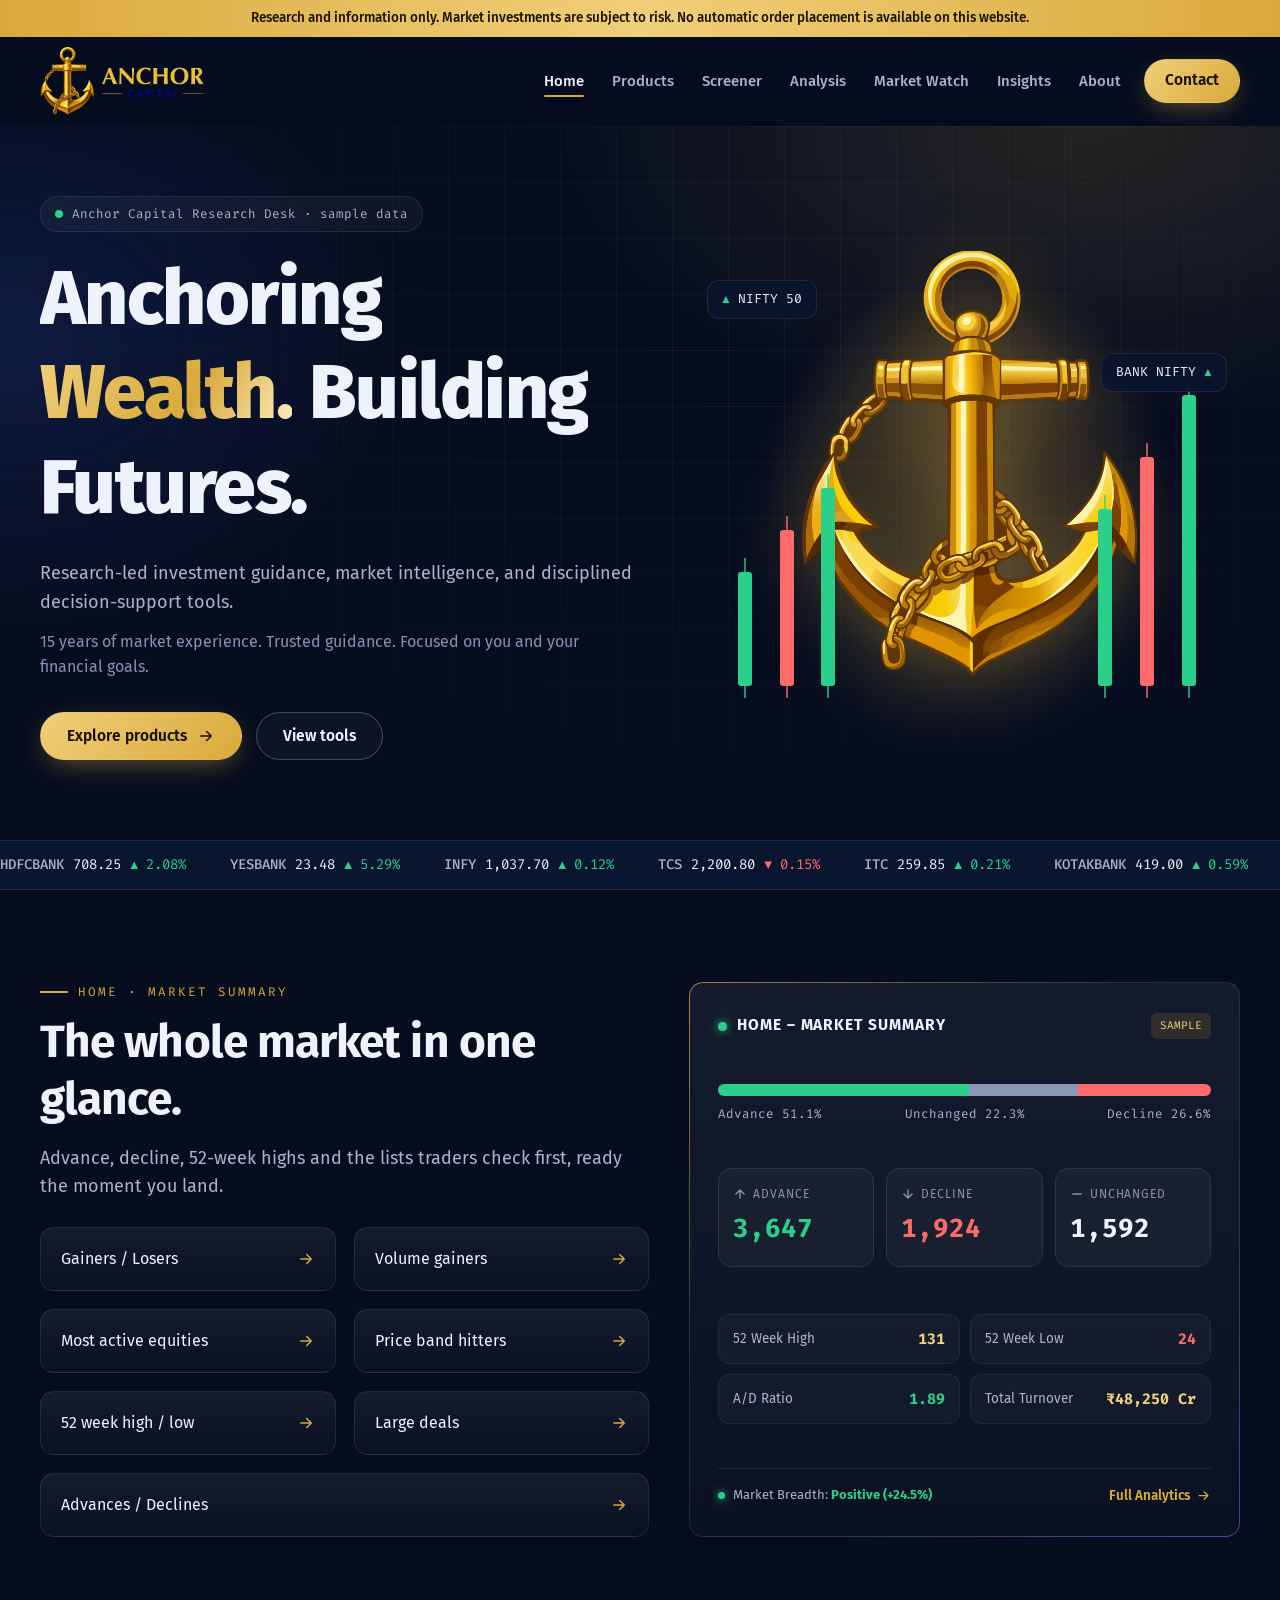
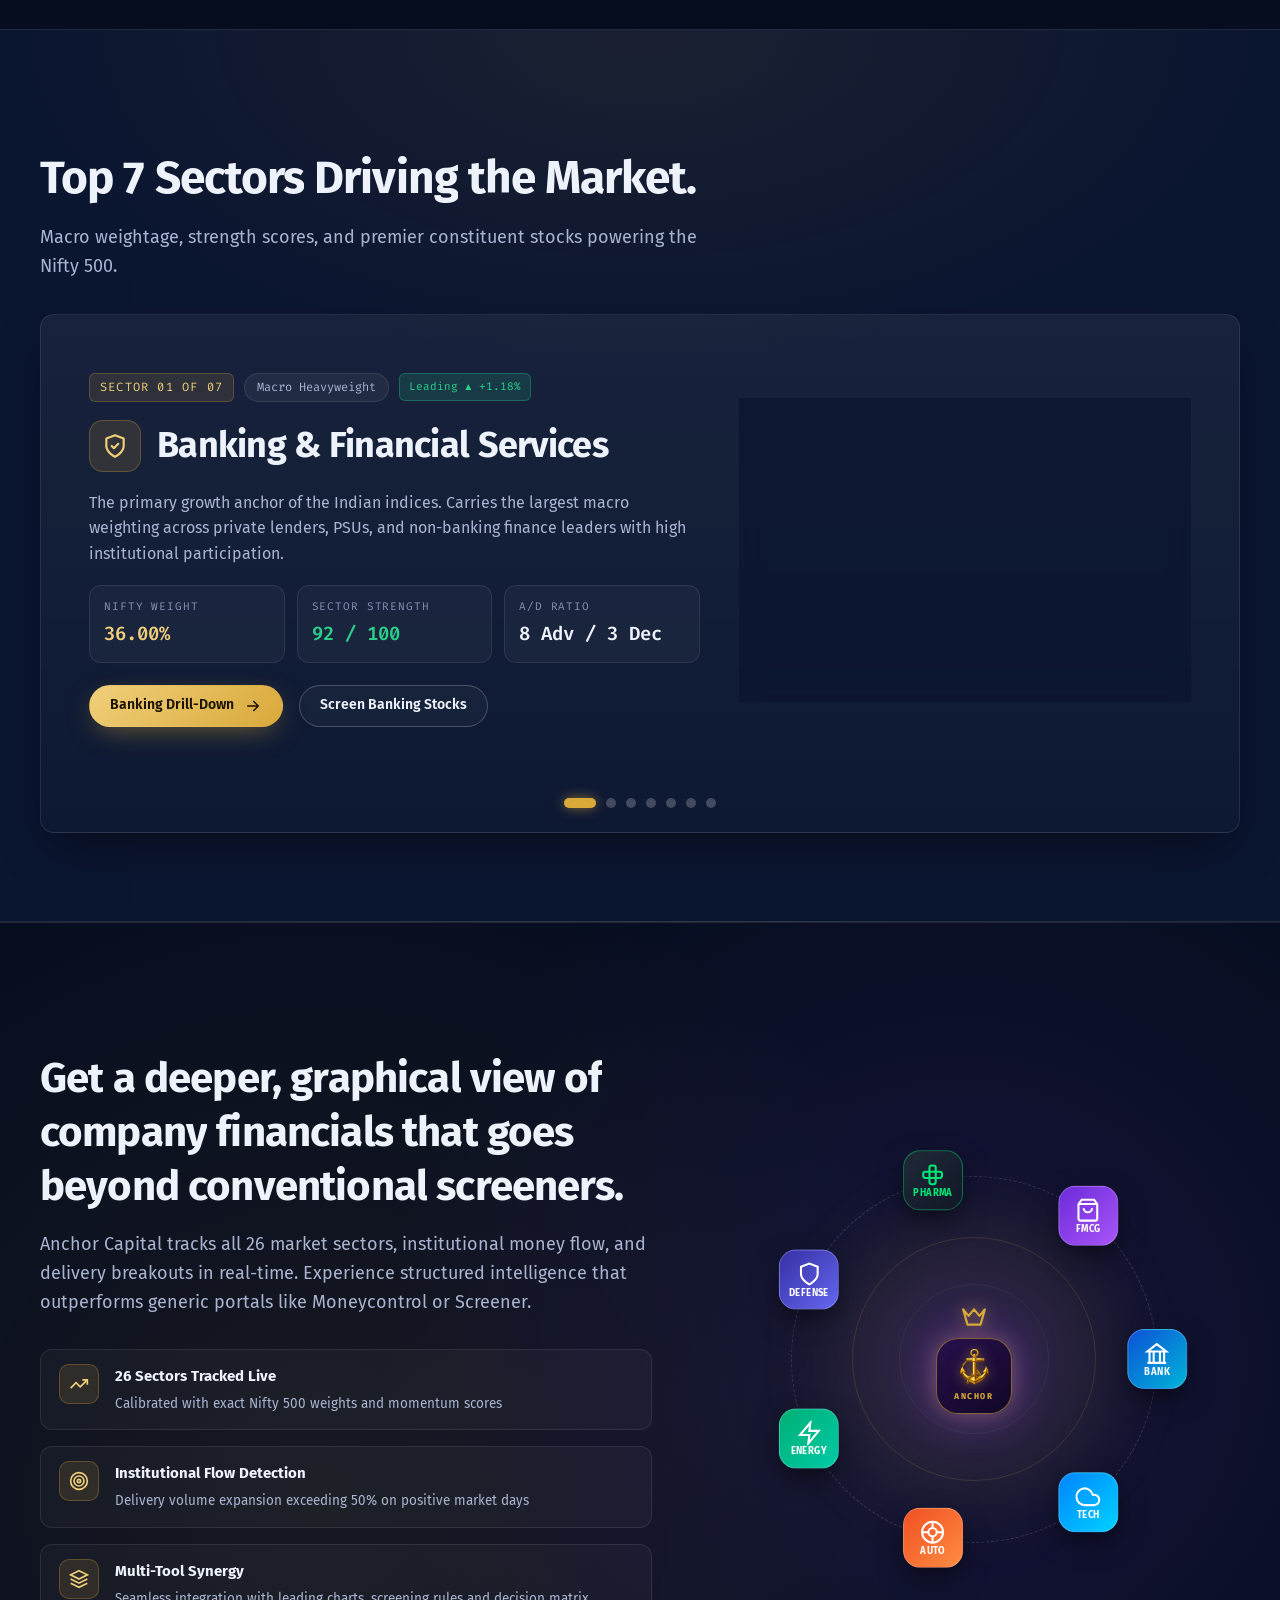
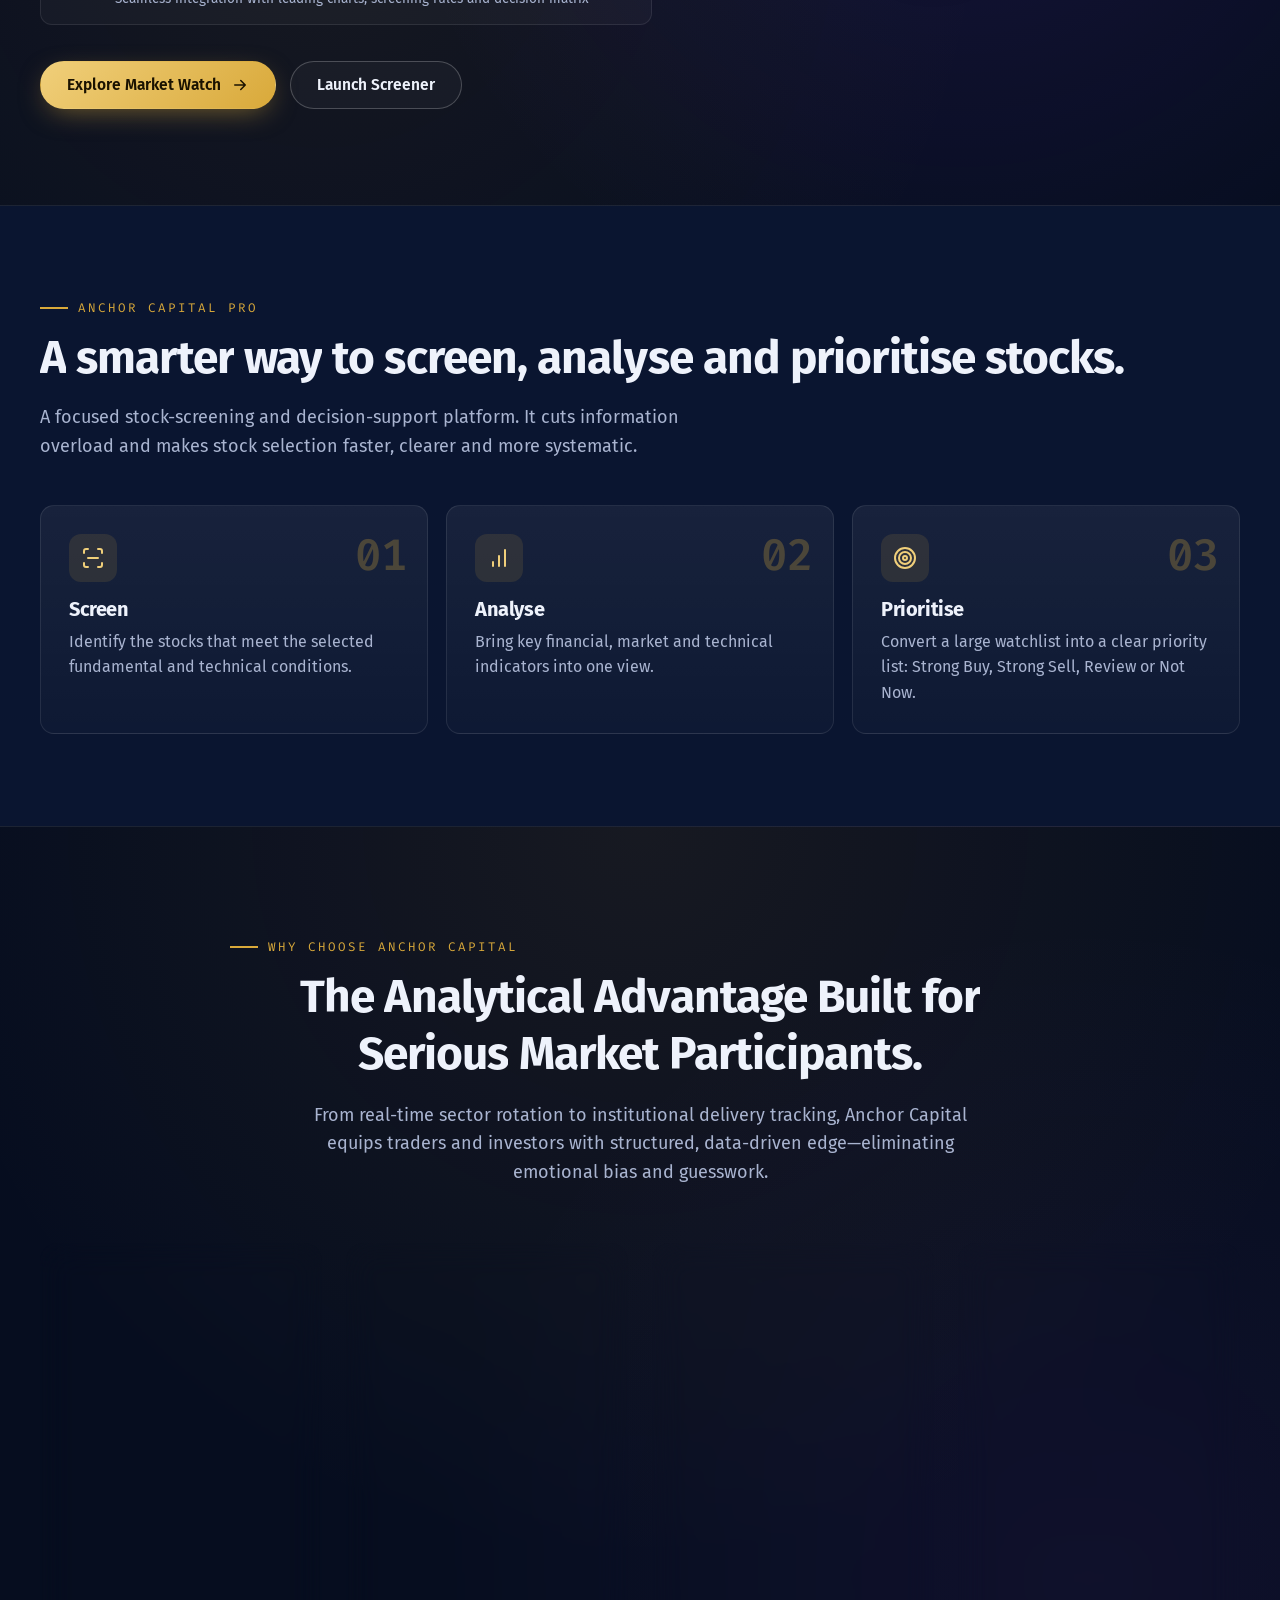
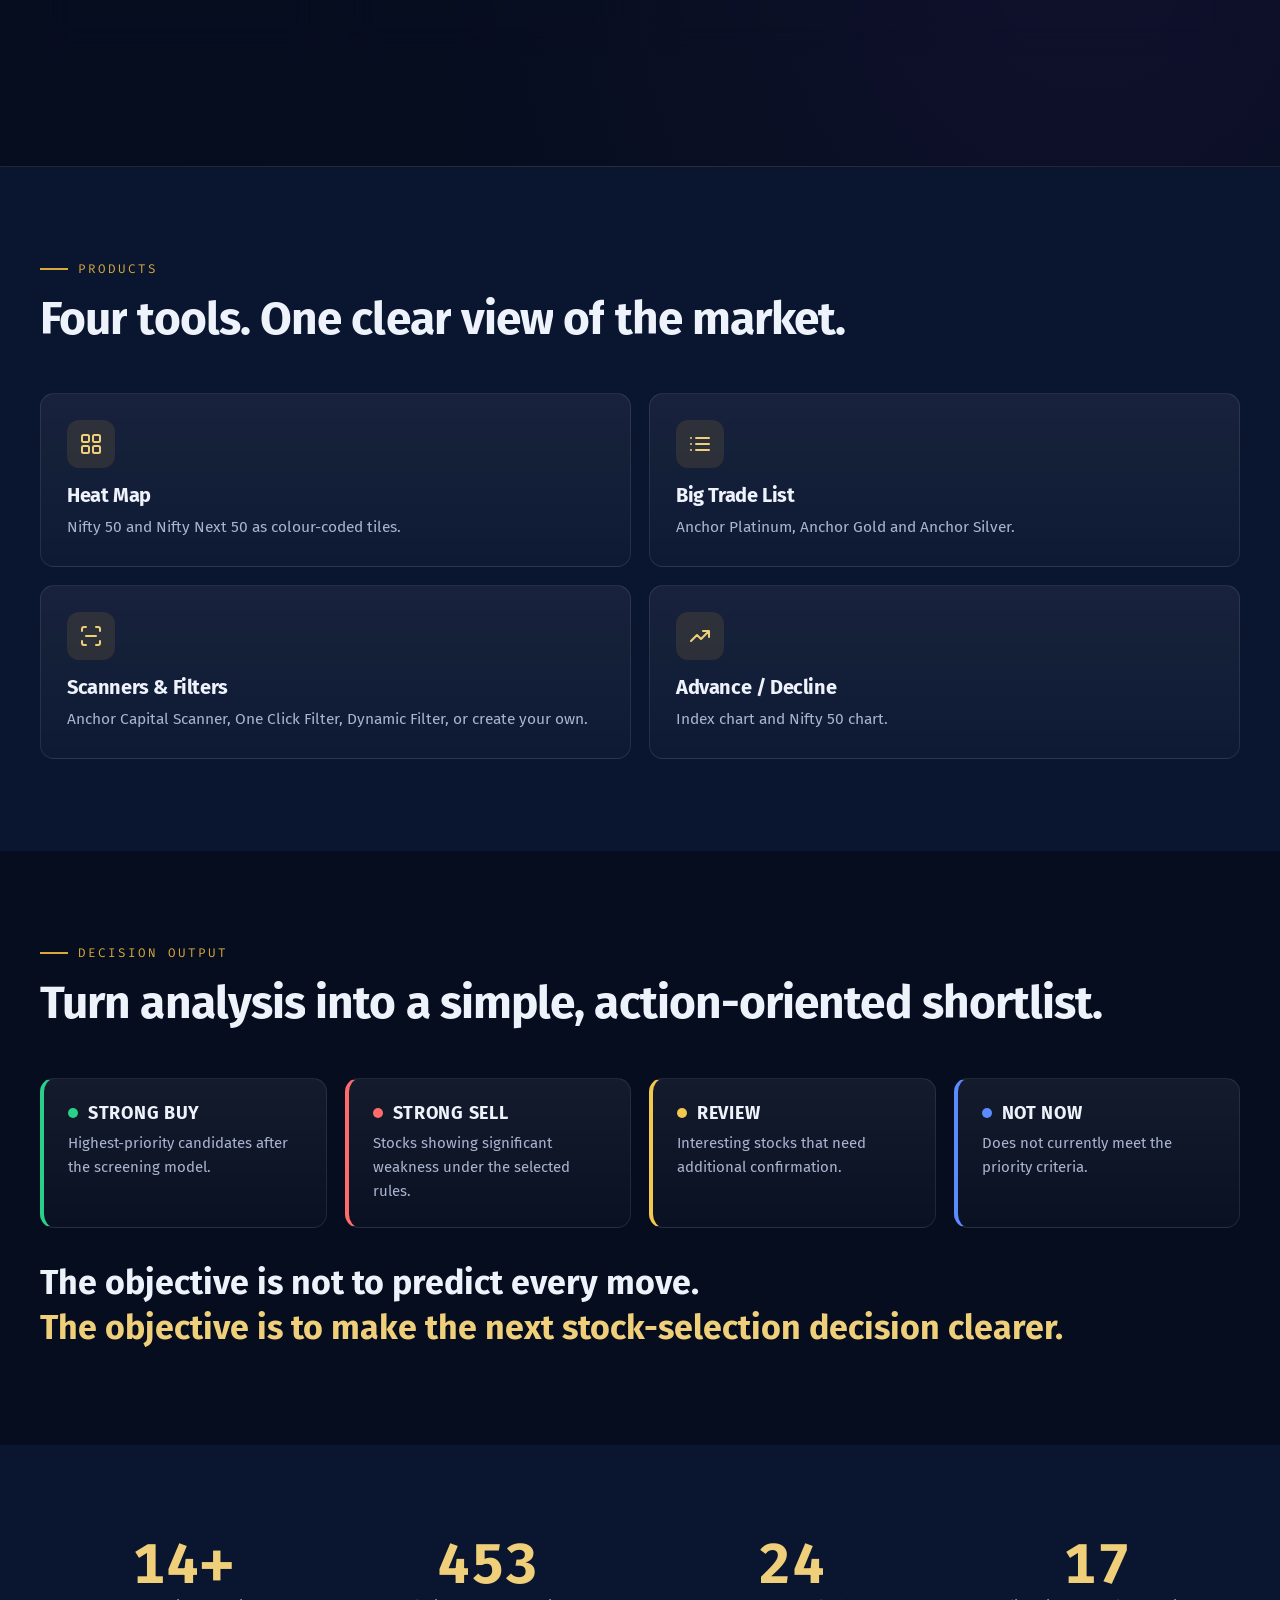
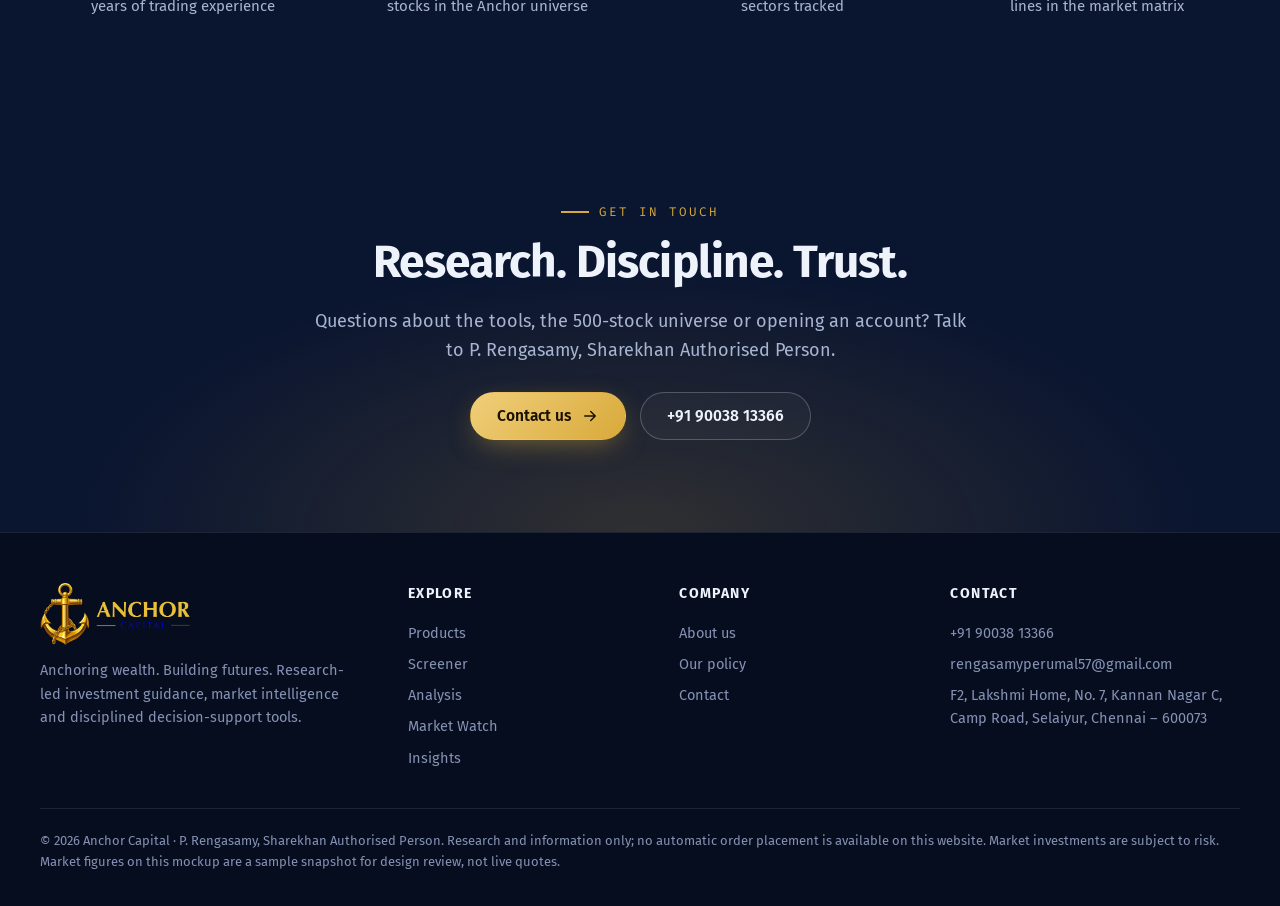
==== commit 096263a5: "Fix Vercel deployment: remove public folder conflict and update asset paths" ====
--- a/index.html
+++ b/index.html
@@ -54,7 +54,7 @@
   </div>
   <div class="art rv rv-z" style="--d:.3s" aria-hidden="true">
     <div class="glow"></div>
-    <img class="anchor" src="public/AnchorSymbol.png" alt="Anchor Symbol">
+    <img class="anchor" src="assets/AnchorSymbol.png" alt="Anchor Symbol">
     <i class="candle g" style="left:6%;height:22%;--k:0"></i><i class="candle r" style="left:14%;height:30%;--k:1"></i><i class="candle g" style="left:22%;height:38%;--k:2"></i>
     <i class="candle g" style="right:22%;height:34%;--k:3"></i><i class="candle r" style="right:14%;height:44%;--k:4"></i><i class="candle g" style="right:6%;height:56%;--k:5"></i>
     <span class="chip-float mono" style="left:0;top:12%"><span class="up">▲</span> NIFTY 50</span>
@@ -538,7 +538,7 @@
           </div>
           
           <div class="orbit-center-card" data-sector="Anchor Capital Ecosystem" data-weight="Core Engine" data-lead="Institutional Flow, 26 Sectors, Smart Rotations" data-desc="Real-time multi-sector intelligence platform tracking delivery surges and market breadth.">
-            <img src="public/AnchorSymbol.png" alt="Anchor Capital Symbol" class="orbit-center-symbol">
+            <img src="assets/AnchorSymbol.png" alt="Anchor Capital Symbol" class="orbit-center-symbol">
             <span class="orbit-center-label">ANCHOR</span>
           </div>
         </div>
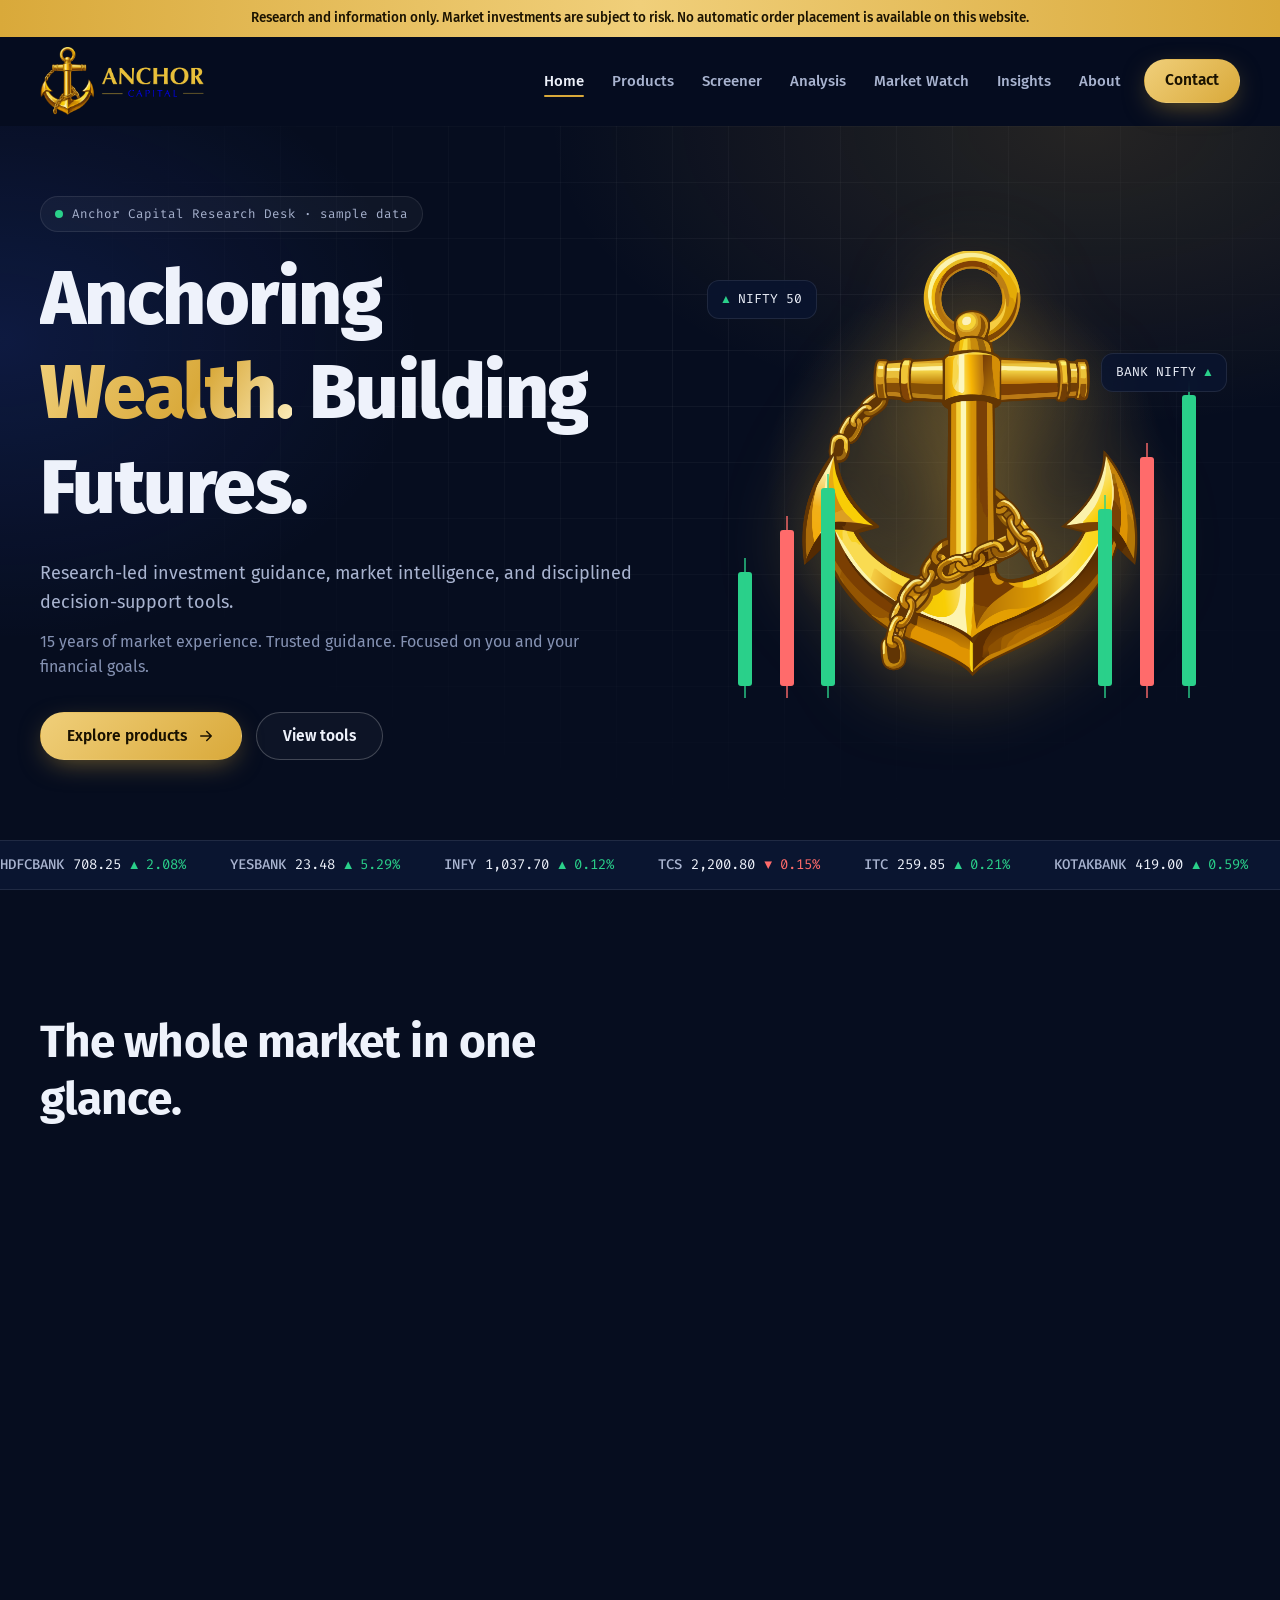
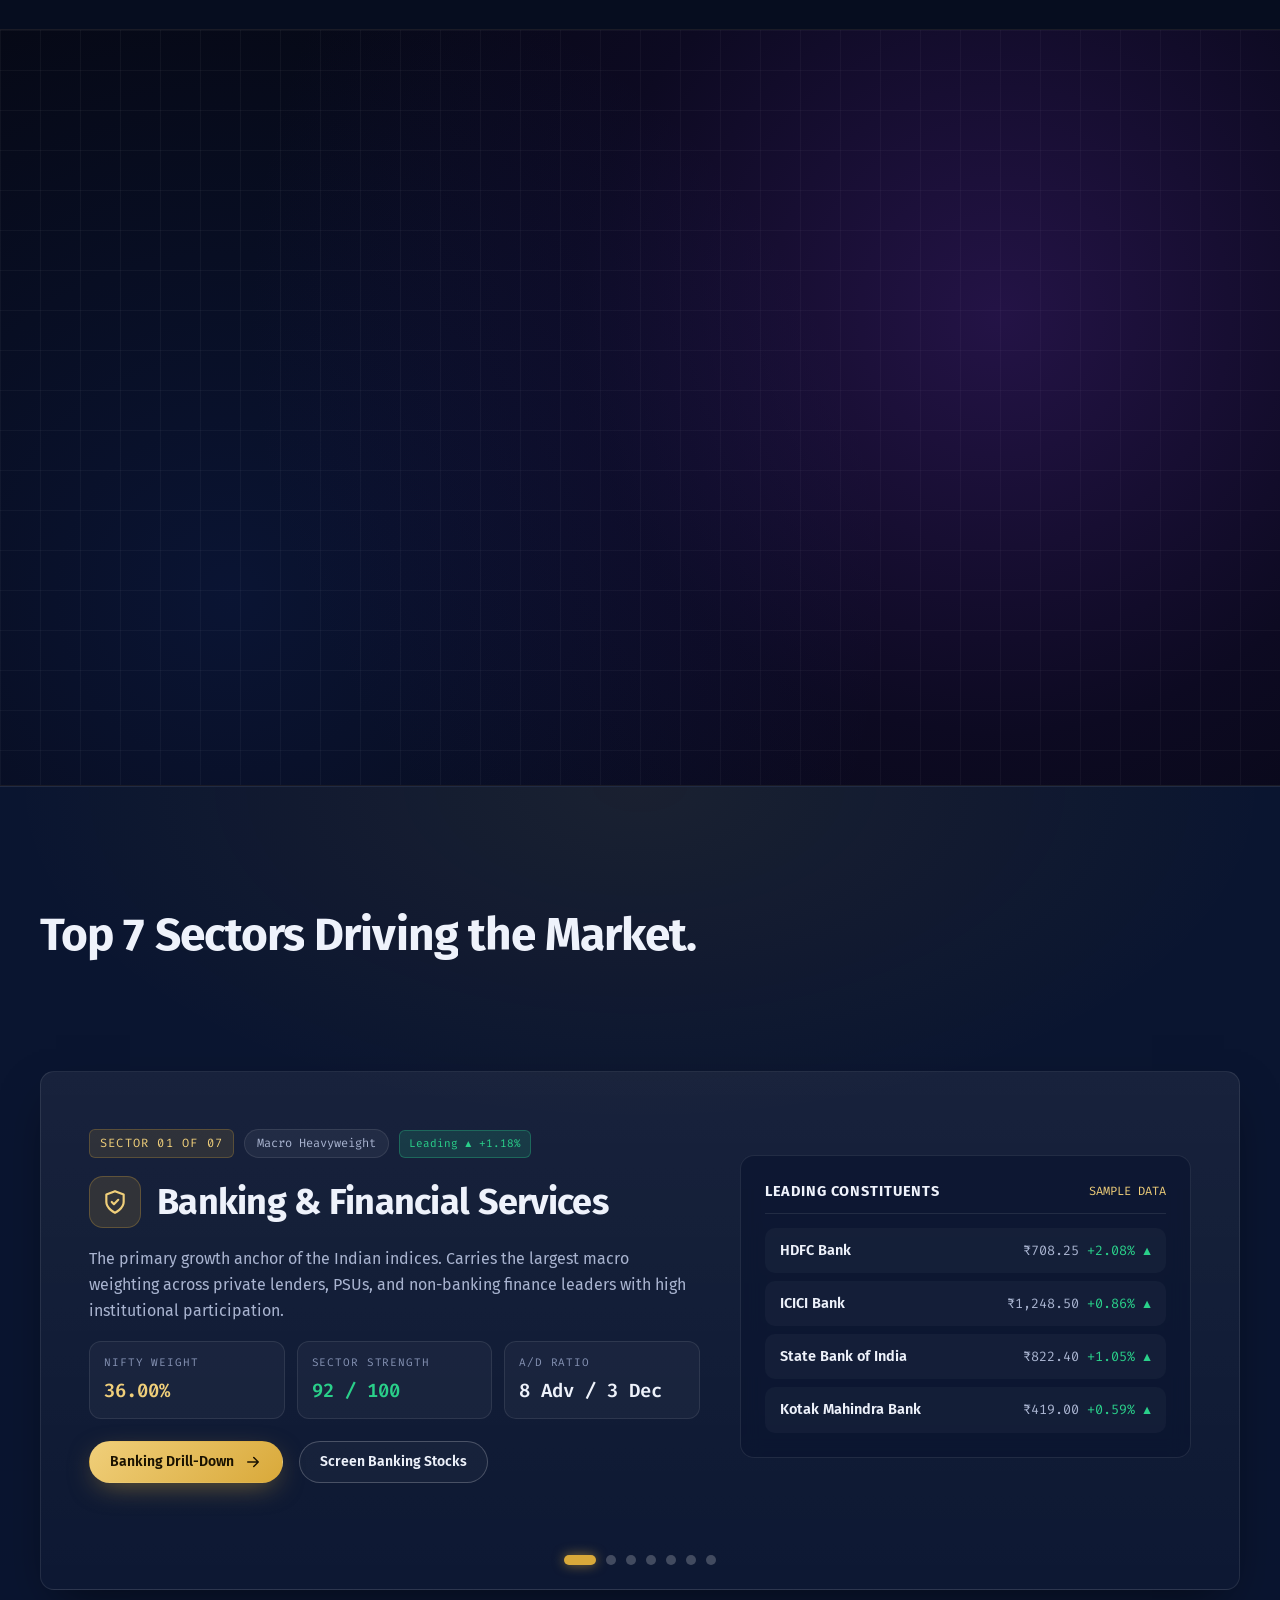
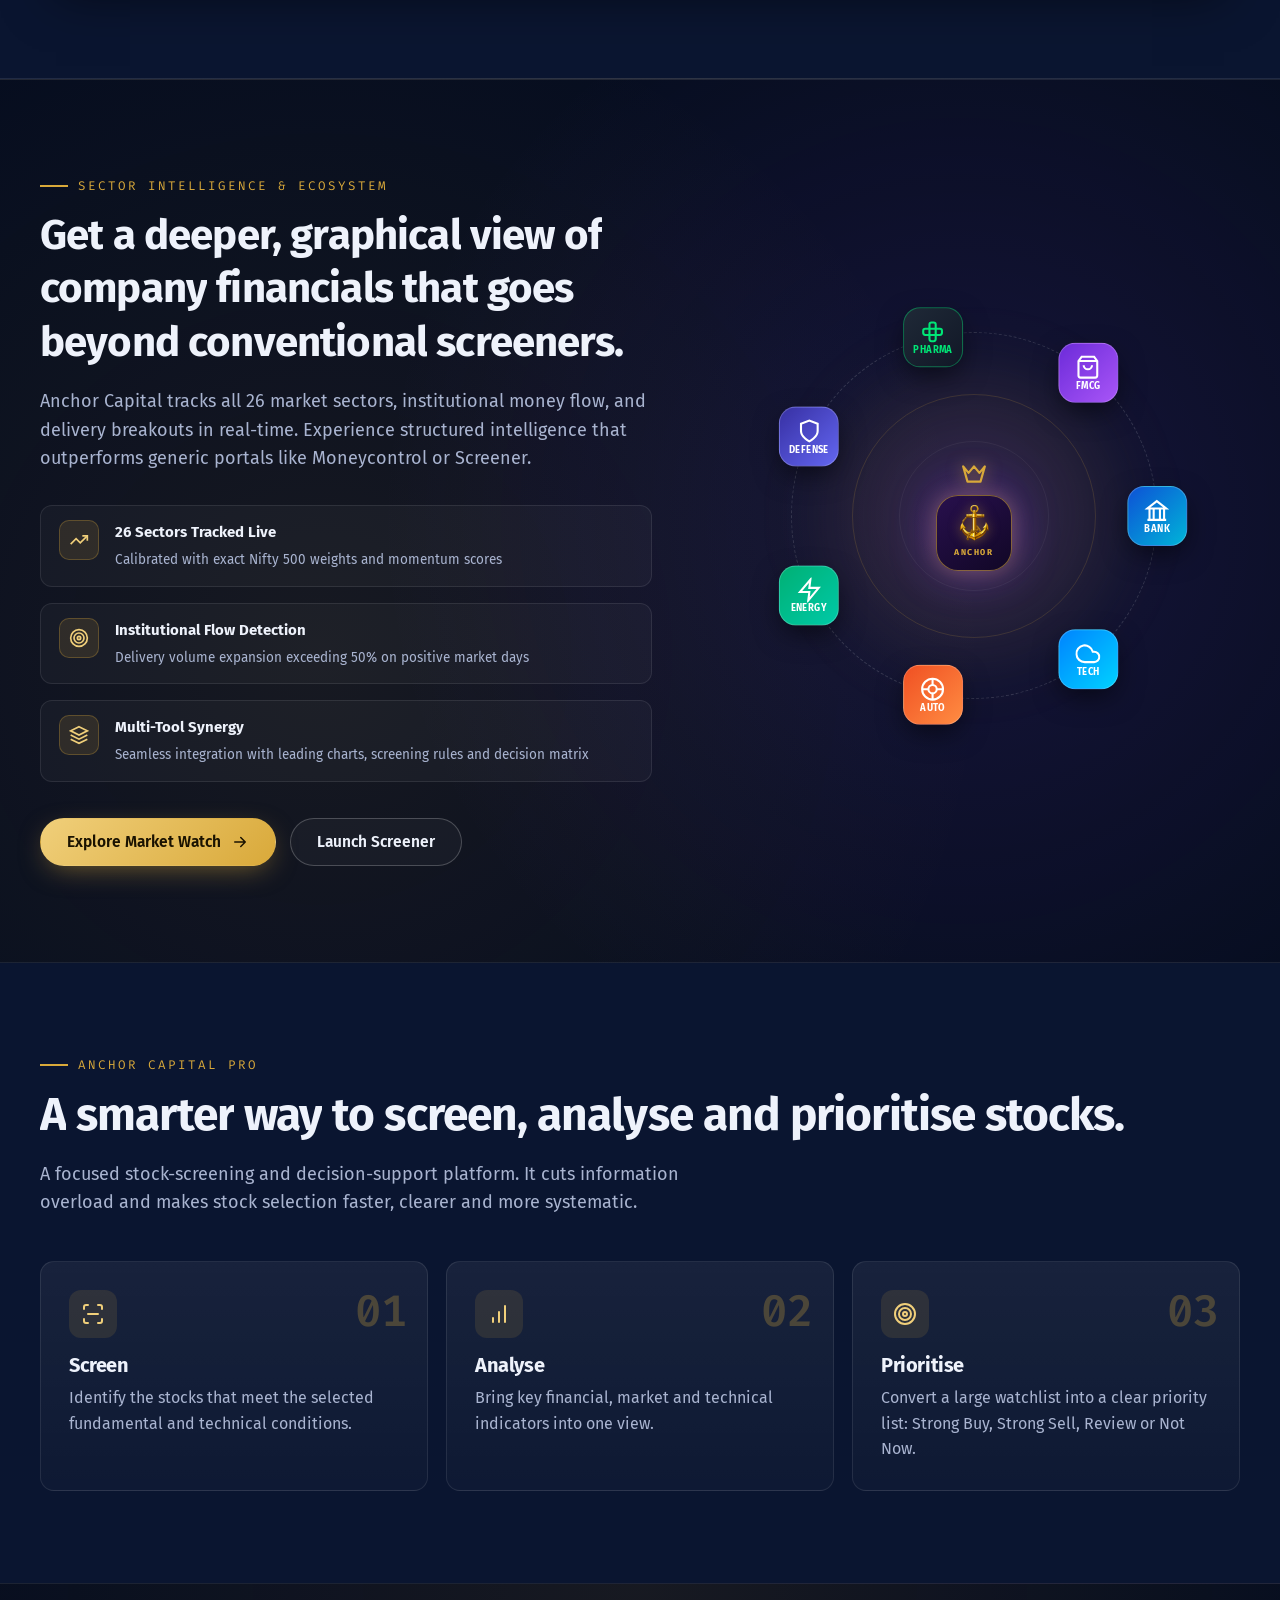
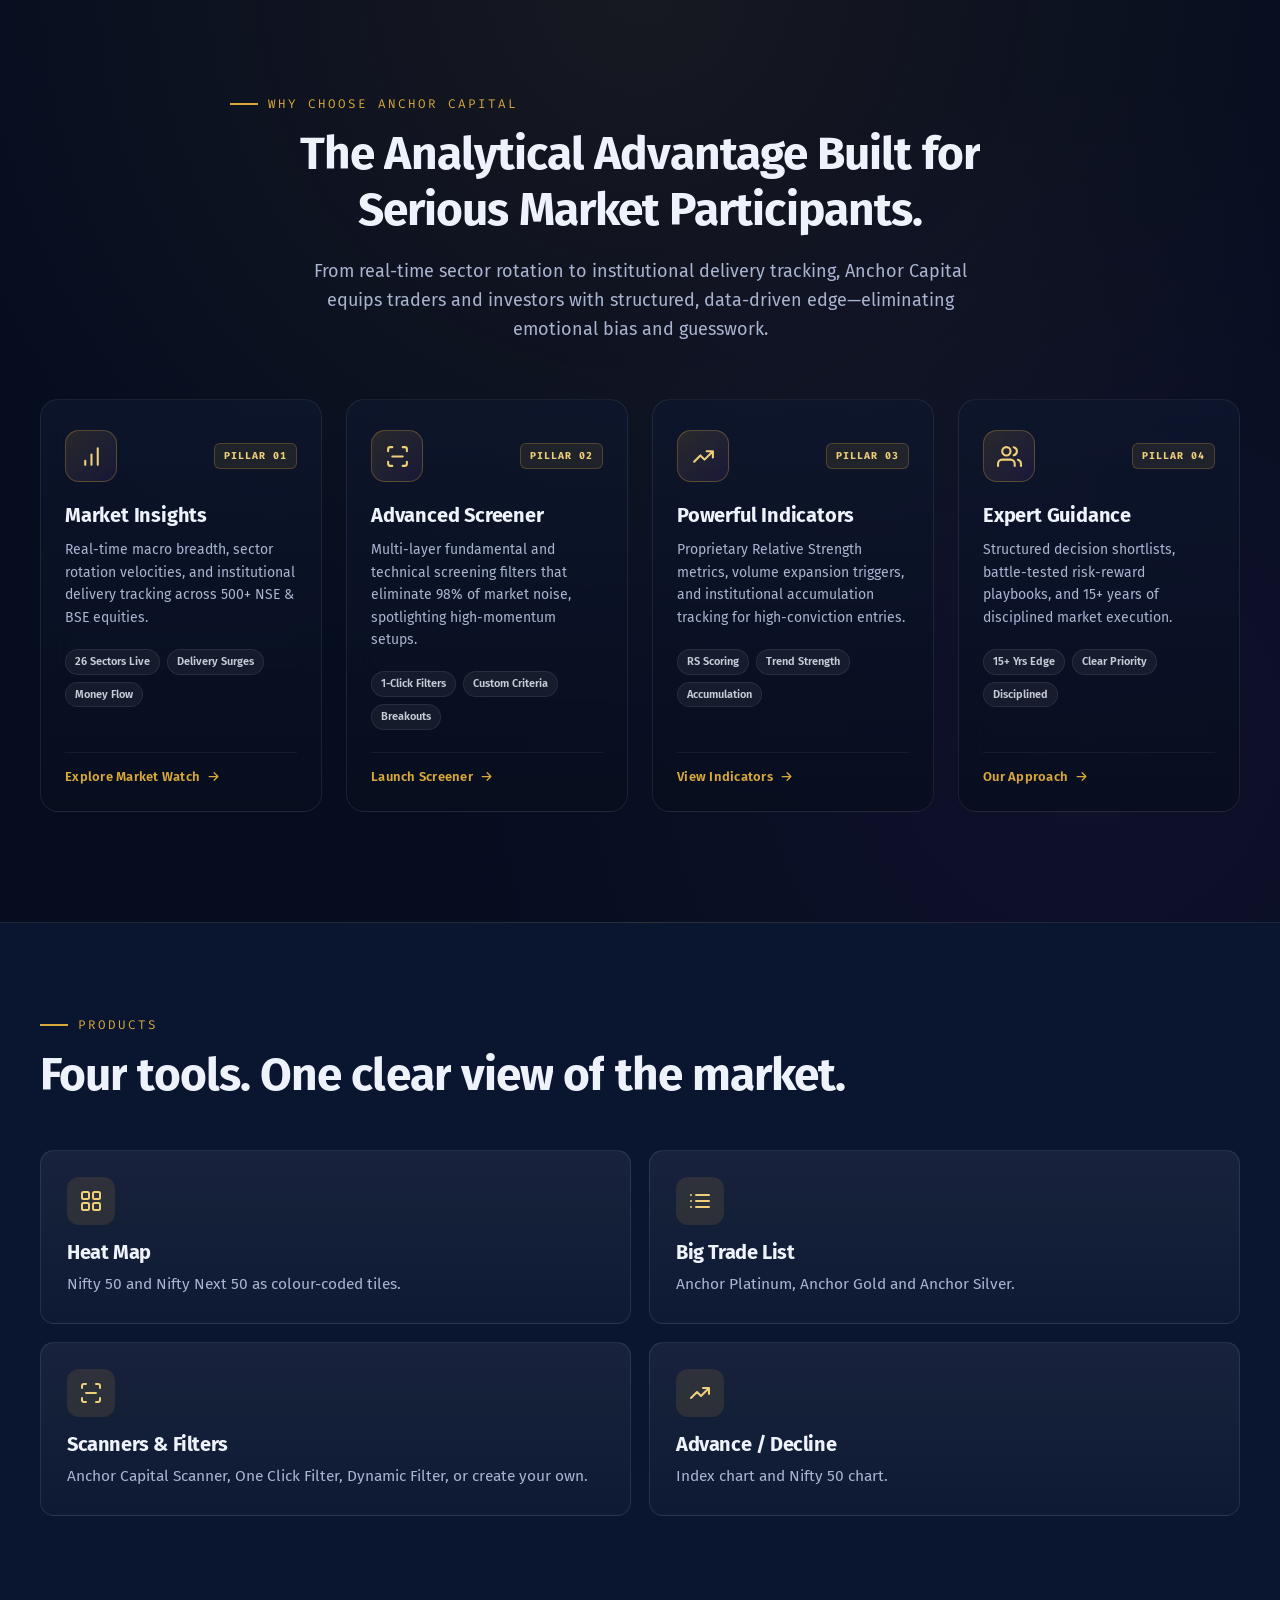
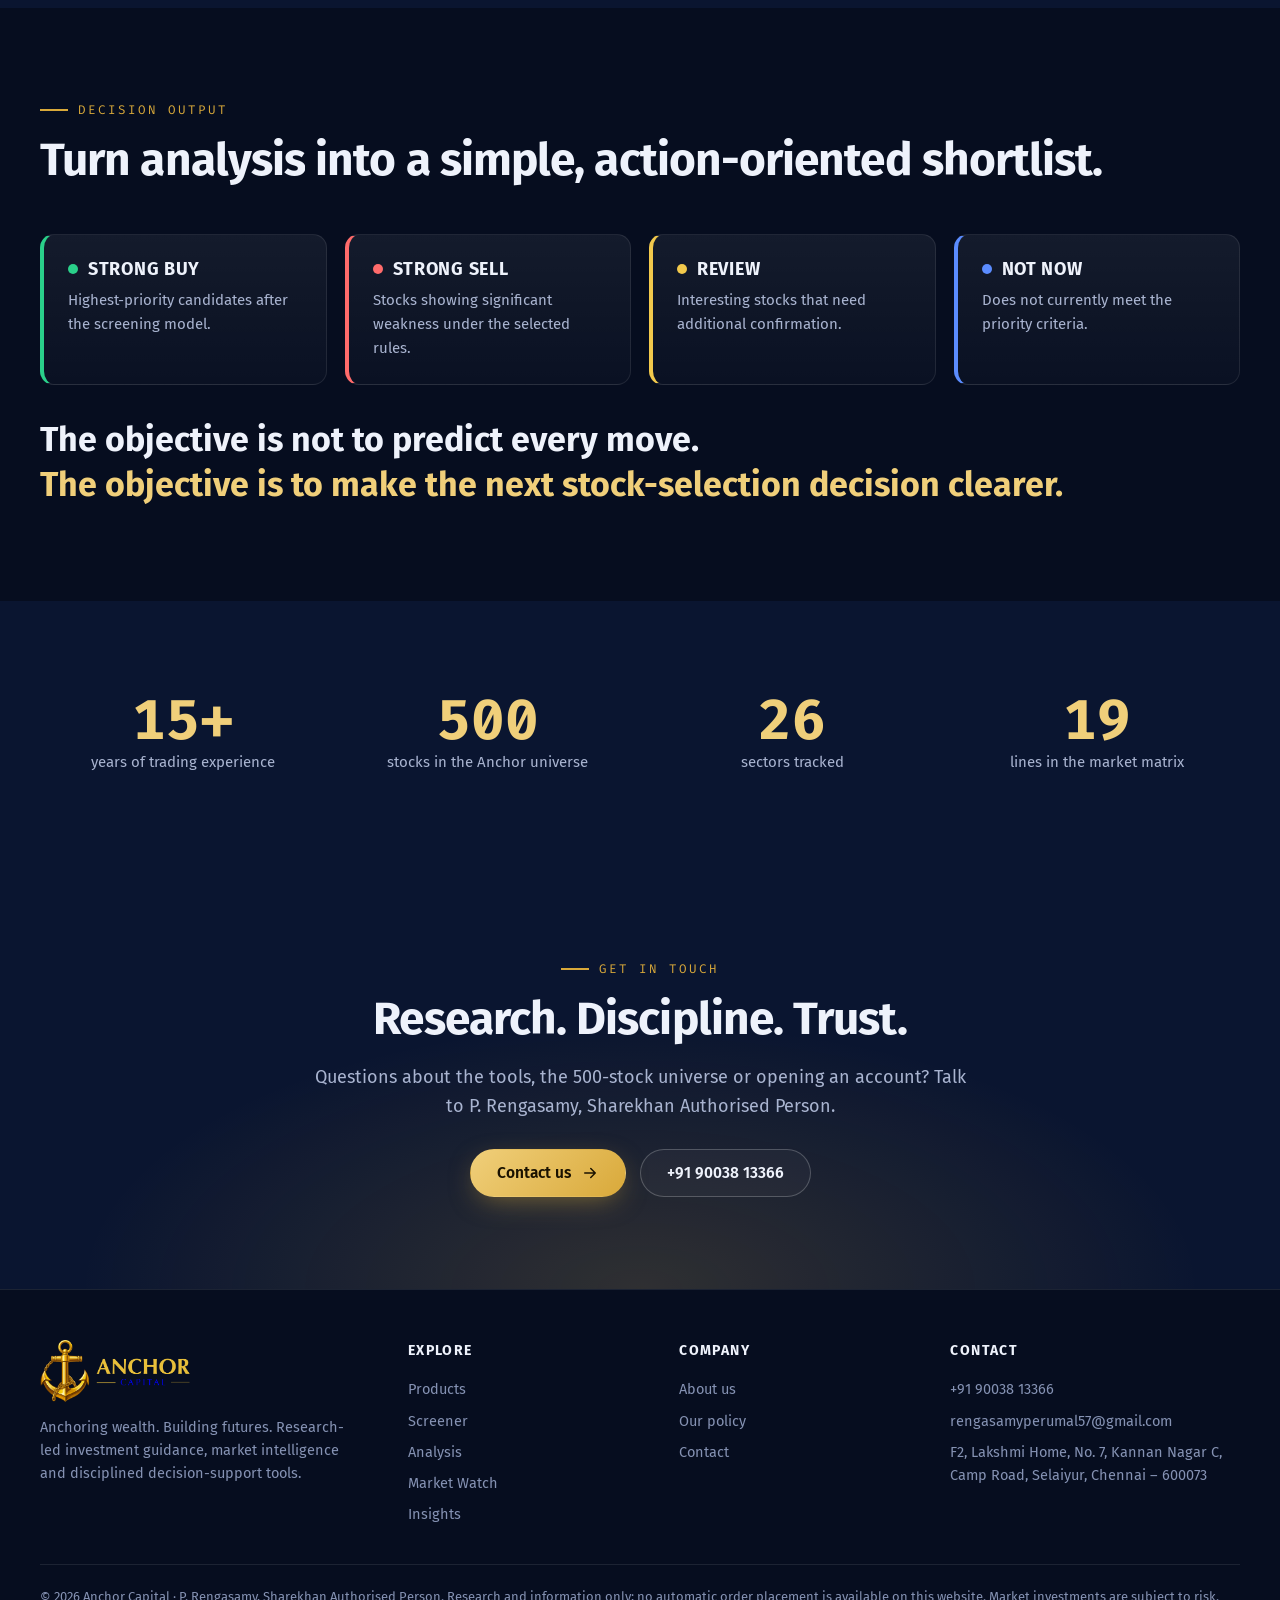
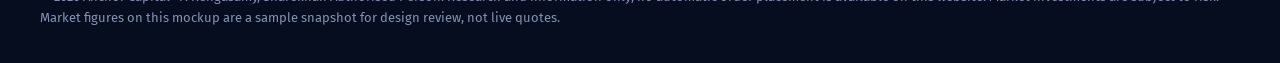
==== commit 827f0786: "feat: implement financial gateway and quarterly results module with interactive charts and search fu" ====
--- a/index.html
+++ b/index.html
@@ -130,6 +130,209 @@
   </div>
 </div></section>
 
+<!-- Financial Gateway & Indian Stock Market Data Section -->
+<section class="gateway-section" id="financial-gateway" aria-label="Financial Data Gateway">
+  <div class="gw-mesh-bg" aria-hidden="true"></div>
+  <div class="wrap gw-container">
+    
+    <div class="gw-grid">
+      <!-- Left Column: Copy & Actions -->
+      <div class="gw-left rv">
+        <h2 class="gw-headline">
+          Your gateway to<br>
+          India's stock market<br>
+          <span class="gw-gradient-title">financial data</span>
+        </h2>
+        
+        <div class="gw-cta-row">
+          <a class="gw-btn-primary" href="products.html">
+            <span>Get your API key</span>
+            <svg viewBox="0 0 24 24" fill="none" stroke="currentColor" stroke-width="2.5" stroke-linecap="round" stroke-linejoin="round" aria-hidden="true">
+              <line x1="5" y1="12" x2="19" y2="12"></line>
+              <polyline points="12 5 19 12 12 19"></polyline>
+            </svg>
+          </a>
+          <a class="gw-btn-secondary" href="screener.html">
+            <span>Browse companies</span>
+          </a>
+        </div>
+        
+        <div class="gw-hobby-tag">Free Hobby plan. No credit card.</div>
+        
+        <p class="gw-desc">
+          Access comprehensive financial data like quarterly results, P&amp;L, cash flows, and shareholding patterns for over 3000 companies listed in the Indian Stock Market.
+        </p>
+        
+        <!-- Quick Search with Keyboard Shortcut -->
+        <div class="gw-search-box" id="gwSearchBox">
+          <svg class="gw-search-ico" viewBox="0 0 24 24" fill="none" stroke="currentColor" stroke-width="2.2" stroke-linecap="round" stroke-linejoin="round" aria-hidden="true">
+            <circle cx="11" cy="11" r="8"></circle>
+            <line x1="21" y1="21" x2="16.65" y2="16.65"></line>
+          </svg>
+          <input type="text" class="gw-search-input" id="gwSearchInput" placeholder="Search Companies" autocomplete="off" spellcheck="false">
+          <kbd class="gw-kbd-badge" title="Press ⌘ K or Ctrl+K to search">⌘ K</kbd>
+          
+          <div class="gw-search-popover" id="gwSearchPopover" aria-hidden="true">
+            <div class="gw-popover-title">Suggested Companies</div>
+            <div class="gw-popover-list" id="gwPopoverList"></div>
+          </div>
+        </div>
+      </div>
+      
+      <!-- Right Column: 3D Stacked Cards Deck -->
+      <div class="gw-right rv rv-r">
+        <div class="gw-deck-stage">
+          
+          <!-- Background Stack Layers -->
+          <div class="gw-stack-layer gw-stack-3" aria-hidden="true"></div>
+          <div class="gw-stack-layer gw-stack-2" aria-hidden="true"></div>
+          <div class="gw-stack-layer gw-stack-1" aria-hidden="true"></div>
+          
+          <!-- Top Chevron Navigation Button -->
+          <button class="gw-nav-chevron gw-chevron-top" id="gwDeckPrev" aria-label="Previous Financial Card">
+            <svg viewBox="0 0 24 24" fill="none" stroke="currentColor" stroke-width="2.5" stroke-linecap="round" stroke-linejoin="round">
+              <polyline points="18 15 12 9 6 15"></polyline>
+            </svg>
+          </button>
+          
+          <!-- Active Front Card -->
+          <div class="gw-card-front" id="gwActiveCard">
+            
+            <div class="gw-card-header">
+              <h3 class="gw-card-title" id="gwCardTitle">Quarterly results</h3>
+              
+              <div class="gw-card-controls">
+                <div class="gw-view-switcher" role="tablist" aria-label="Chart view mode">
+                  <button class="gw-view-btn active" data-mode="bar" title="Bar chart view" aria-selected="true">
+                    <svg viewBox="0 0 24 24" fill="none" stroke="currentColor" stroke-width="2.2"><line x1="18" y1="20" x2="18" y2="10"></line><line x1="12" y1="20" x2="12" y2="4"></line><line x1="6" y1="20" x2="6" y2="14"></line></svg>
+                  </button>
+                  <button class="gw-view-btn" data-mode="line" title="Trend line view" aria-selected="false">
+                    <svg viewBox="0 0 24 24" fill="none" stroke="currentColor" stroke-width="2.2"><polyline points="22 12 18 12 15 21 9 3 6 12 2 12"></polyline></svg>
+                  </button>
+                  <button class="gw-view-btn" data-mode="table" title="Table view" aria-selected="false">
+                    <svg viewBox="0 0 24 24" fill="none" stroke="currentColor" stroke-width="2.2"><rect x="3" y="3" width="18" height="18" rx="2"/><line x1="3" y1="9" x2="21" y2="9"/><line x1="9" y1="21" x2="9" y2="9"/></svg>
+                  </button>
+                </div>
+                
+                <div class="gw-metrics-pill" id="gwMetricsDropdown" tabindex="0" role="button" aria-haspopup="true">
+                  <span>Metrics 3/13</span>
+                  <svg viewBox="0 0 24 24" fill="none" stroke="currentColor" stroke-width="2.2"><polyline points="6 9 12 15 18 9"></polyline></svg>
+                </div>
+              </div>
+            </div>
+            
+            <!-- Chart Stage with Floating Tooltip & Multi-Bar Graphic -->
+            <div class="gw-chart-stage" id="gwChartStage">
+              
+              <!-- Floating Live Metric Tooltip -->
+              <div class="gw-floating-tooltip" id="gwTooltip">
+                <div class="gw-tt-header" id="gwTtHeader">Revenue</div>
+                <div class="gw-tt-row">
+                  <span class="gw-dot dot-rev"></span>
+                  <span class="gw-tt-lbl">Revenue</span>
+                  <span class="gw-tt-num mono" id="gwRevVal">6868 Cr.</span>
+                </div>
+                <div class="gw-tt-row">
+                  <span class="gw-dot dot-exp"></span>
+                  <span class="gw-tt-lbl">Expenses</span>
+                  <span class="gw-tt-num mono" id="gwExpVal">4135 Cr.</span>
+                </div>
+                <div class="gw-tt-row">
+                  <span class="gw-dot dot-np"></span>
+                  <span class="gw-tt-lbl">Net Profit</span>
+                  <span class="gw-tt-num mono" id="gwNpVal">765 Cr.</span>
+                </div>
+              </div>
+              
+              <!-- Bars Track -->
+              <div class="gw-bars-track" id="gwBarsTrack"></div>
+            </div>
+            
+          </div>
+          
+          <!-- Bottom Chevron Navigation Button -->
+          <button class="gw-nav-chevron gw-chevron-bottom" id="gwDeckNext" aria-label="Next Financial Card">
+            <svg viewBox="0 0 24 24" fill="none" stroke="currentColor" stroke-width="2.5" stroke-linecap="round" stroke-linejoin="round">
+              <polyline points="6 9 12 15 18 9"></polyline>
+            </svg>
+          </button>
+          
+        </div>
+      </div>
+    </div>
+    
+    <!-- Bottom Company Logos / Trust Strip -->
+    <div class="gw-brands-strip rv" style="--d:.4s">
+      <div class="gw-brands-track">
+        
+        <!-- HCLTech -->
+        <div class="gw-brand-item" title="HCLTech">
+          <span class="gw-logo-hcl">HCLTech</span>
+        </div>
+        
+        <!-- AXIS BANK -->
+        <div class="gw-brand-item" title="Axis Bank">
+          <div class="gw-logo-axis">
+            <svg viewBox="0 0 28 28" fill="none" class="axis-svg-icon" aria-hidden="true">
+              <polygon points="14,2 26,26 18,26 14,14 10,26 2,26" fill="#97144D"/>
+            </svg>
+            <span>AXIS BANK</span>
+          </div>
+        </div>
+        
+        <!-- MARUTI SUZUKI -->
+        <div class="gw-brand-item" title="Maruti Suzuki">
+          <div class="gw-logo-maruti">
+            <svg viewBox="0 0 26 26" fill="none" class="suzuki-svg-icon" aria-hidden="true">
+              <path d="M4 4h18l-10 9h10l-18 9h18" stroke="#1d4ed8" stroke-width="3" stroke-linejoin="round" stroke-linecap="round"/>
+            </svg>
+            <span>MARUTI SUZUKI</span>
+          </div>
+        </div>
+        
+        <!-- asianpaints -->
+        <div class="gw-brand-item" title="Asian Paints">
+          <span class="gw-logo-asianpaints">asian<span>paints</span></span>
+        </div>
+        
+        <!-- wipro -->
+        <div class="gw-brand-item" title="Wipro">
+          <div class="gw-logo-wipro">
+            <svg viewBox="0 0 28 28" class="wipro-dots-icon" aria-hidden="true">
+              <circle cx="14" cy="4" r="2.2" fill="#e11d48"/>
+              <circle cx="21" cy="7" r="2.2" fill="#f97316"/>
+              <circle cx="24" cy="14" r="2.2" fill="#eab308"/>
+              <circle cx="21" cy="21" r="2.2" fill="#22c55e"/>
+              <circle cx="14" cy="24" r="2.2" fill="#06b6d4"/>
+              <circle cx="7" cy="21" r="2.2" fill="#3b82f6"/>
+              <circle cx="4" cy="14" r="2.2" fill="#8b5cf6"/>
+              <circle cx="7" cy="7" r="2.2" fill="#d946ef"/>
+            </svg>
+            <span>wipro</span>
+          </div>
+        </div>
+        
+        <!-- BAJAJ -->
+        <div class="gw-brand-item" title="Bajaj">
+          <div class="gw-logo-bajaj">
+            <svg viewBox="0 0 26 22" fill="#0284c7" class="bajaj-wing-icon" aria-hidden="true">
+              <path d="M2 11L11 3V9L20 2L15 11L24 19V13L15 20L2 11Z"/>
+            </svg>
+            <span>BAJAJ</span>
+          </div>
+        </div>
+        
+        <!-- adani -->
+        <div class="gw-brand-item" title="Adani Group">
+          <span class="gw-logo-adani">adani</span>
+        </div>
+        
+      </div>
+    </div>
+    
+  </div>
+</section>
+
 <!-- 7-Sector Dynamic Showcase Slider -->
 <section class="sector-slider-section alt" id="sector-spotlight"><div class="wrap">
   <div class="sec-slider-head">
--- a/assets/style.css
+++ b/assets/style.css
@@ -6055,4 +6055,716 @@
     width: 100%;
     justify-content: center;
   }
+}
+
+/* ==========================================================================
+   Financial Gateway & Quarterly Results Section (Dark Cyber Grid Theme)
+   ========================================================================== */
+
+.gateway-section {
+  position: relative;
+  background-color: #060814;
+  padding: 88px 0 68px;
+  overflow: hidden;
+  border-top: 1px solid rgba(255, 255, 255, 0.08);
+  border-bottom: 1px solid rgba(255, 255, 255, 0.08);
+}
+
+.gw-mesh-bg {
+  position: absolute;
+  inset: 0;
+  pointer-events: none;
+  background-image: 
+    radial-gradient(circle at 78% 38%, rgba(98, 42, 175, 0.32) 0%, rgba(48, 20, 105, 0.16) 38%, transparent 68%),
+    radial-gradient(circle at 18% 75%, rgba(32, 85, 215, 0.16) 0%, transparent 55%),
+    linear-gradient(rgba(255, 255, 255, 0.04) 1px, transparent 1px),
+    linear-gradient(90deg, rgba(255, 255, 255, 0.04) 1px, transparent 1px);
+  background-size: 100% 100%, 100% 100%, 40px 40px, 40px 40px;
+}
+
+.gw-container {
+  position: relative;
+  z-index: 2;
+}
+
+.gw-grid {
+  display: grid;
+  grid-template-columns: 1fr 1.15fr;
+  gap: 52px;
+  align-items: center;
+}
+
+/* Left Column */
+.gw-left {
+  display: flex;
+  flex-direction: column;
+}
+
+.gw-headline {
+  font-size: clamp(34px, 4.3vw, 54px);
+  font-weight: 800;
+  line-height: 1.12;
+  letter-spacing: -0.035em;
+  color: #ffffff;
+  margin-bottom: 26px;
+  font-family: var(--f-sans);
+}
+
+.gw-gradient-title {
+  background: linear-gradient(180deg, #ffffff 15%, #9aa3be 100%);
+  -webkit-background-clip: text;
+  -webkit-text-fill-color: transparent;
+  display: inline-block;
+}
+
+.gw-cta-row {
+  display: flex;
+  flex-wrap: wrap;
+  align-items: center;
+  gap: 14px;
+  margin-bottom: 12px;
+}
+
+.gw-btn-primary {
+  background: #ffffff;
+  color: #070913;
+  font-weight: 600;
+  font-size: 15px;
+  padding: 12px 24px;
+  border-radius: 9999px;
+  display: inline-flex;
+  align-items: center;
+  gap: 10px;
+  transition: transform 0.22s var(--ease), box-shadow 0.22s var(--ease);
+  box-shadow: 0 4px 18px rgba(255, 255, 255, 0.18);
+  text-decoration: none;
+}
+
+.gw-btn-primary:hover {
+  transform: translateY(-2px);
+  box-shadow: 0 8px 26px rgba(255, 255, 255, 0.32);
+  color: #000000;
+}
+
+.gw-btn-primary svg {
+  width: 17px;
+  height: 17px;
+  transition: transform 0.2s var(--ease);
+}
+
+.gw-btn-primary:hover svg {
+  transform: translateX(4px);
+}
+
+.gw-btn-secondary {
+  background: rgba(18, 22, 34, 0.75);
+  border: 1px solid rgba(255, 255, 255, 0.16);
+  color: #ffffff;
+  font-weight: 500;
+  font-size: 15px;
+  padding: 12px 24px;
+  border-radius: 9999px;
+  backdrop-filter: blur(8px);
+  transition: background 0.2s var(--ease), border-color 0.2s var(--ease), transform 0.2s;
+  text-decoration: none;
+}
+
+.gw-btn-secondary:hover {
+  background: rgba(255, 255, 255, 0.12);
+  border-color: rgba(255, 255, 255, 0.3);
+  transform: translateY(-2px);
+  color: #ffffff;
+}
+
+.gw-hobby-tag {
+  font-size: 13px;
+  color: rgba(255, 255, 255, 0.44);
+  margin-bottom: 24px;
+}
+
+.gw-desc {
+  font-size: 15.5px;
+  line-height: 1.62;
+  color: rgba(215, 224, 245, 0.76);
+  max-width: 480px;
+  margin-bottom: 28px;
+}
+
+/* Search Box */
+.gw-search-box {
+  position: relative;
+  display: flex;
+  align-items: center;
+  background: rgba(11, 14, 22, 0.88);
+  border: 1px solid rgba(255, 255, 255, 0.14);
+  border-radius: 12px;
+  padding: 9px 14px;
+  max-width: 380px;
+  box-shadow: 0 4px 20px rgba(0, 0, 0, 0.35);
+  transition: border-color 0.2s, box-shadow 0.2s;
+}
+
+.gw-search-box:focus-within {
+  border-color: rgba(91, 140, 255, 0.65);
+  box-shadow: 0 0 0 3px rgba(91, 140, 255, 0.18), 0 8px 24px rgba(0, 0, 0, 0.45);
+}
+
+.gw-search-ico {
+  width: 17px;
+  height: 17px;
+  color: rgba(255, 255, 255, 0.48);
+  margin-right: 10px;
+  flex-shrink: 0;
+}
+
+.gw-search-input {
+  background: transparent;
+  border: none;
+  outline: none;
+  color: #ffffff;
+  font-size: 14.5px;
+  font-family: inherit;
+  width: 100%;
+}
+
+.gw-search-input::placeholder {
+  color: rgba(255, 255, 255, 0.42);
+}
+
+.gw-kbd-badge {
+  background: rgba(255, 255, 255, 0.08);
+  border: 1px solid rgba(255, 255, 255, 0.15);
+  border-radius: 6px;
+  padding: 3px 7px;
+  font-size: 11.5px;
+  font-family: var(--f-mono);
+  color: rgba(255, 255, 255, 0.55);
+  margin-left: 8px;
+  flex-shrink: 0;
+  user-select: none;
+}
+
+.gw-search-popover {
+  position: absolute;
+  top: calc(100% + 8px);
+  left: 0;
+  right: 0;
+  background: #0d111d;
+  border: 1px solid rgba(255, 255, 255, 0.16);
+  border-radius: 12px;
+  box-shadow: 0 16px 36px rgba(0, 0, 0, 0.65);
+  padding: 10px 0;
+  z-index: 50;
+  display: none;
+  max-height: 270px;
+  overflow-y: auto;
+}
+
+.gw-search-popover.show {
+  display: block;
+}
+
+.gw-popover-title {
+  padding: 4px 16px 8px;
+  font-size: 11.5px;
+  font-weight: 600;
+  text-transform: uppercase;
+  letter-spacing: 0.05em;
+  color: rgba(255, 255, 255, 0.45);
+  border-bottom: 1px solid rgba(255, 255, 255, 0.07);
+  margin-bottom: 4px;
+}
+
+.gw-popover-item {
+  display: flex;
+  align-items: center;
+  justify-content: space-between;
+  padding: 8px 16px;
+  color: #ffffff;
+  font-size: 13.5px;
+  cursor: pointer;
+  transition: background 0.15s;
+}
+
+.gw-popover-item:hover {
+  background: rgba(91, 140, 255, 0.12);
+}
+
+.gw-popover-item .gw-pop-sym {
+  font-weight: 600;
+  color: var(--gold-soft);
+  font-family: var(--f-mono);
+}
+
+.gw-popover-item .gw-pop-meta {
+  font-size: 12px;
+  color: rgba(255, 255, 255, 0.55);
+}
+
+/* Right Column: 3D Stacked Deck */
+.gw-deck-stage {
+  position: relative;
+  padding: 34px 0 26px;
+  display: flex;
+  flex-direction: column;
+  align-items: center;
+}
+
+.gw-stack-layer {
+  position: absolute;
+  height: 100%;
+  background: rgba(14, 17, 27, 0.7);
+  border: 1px solid rgba(255, 255, 255, 0.08);
+  border-radius: 20px;
+  pointer-events: none;
+  transition: transform 0.3s var(--ease), opacity 0.3s;
+}
+
+.gw-stack-1 {
+  top: 18px;
+  width: calc(100% - 24px);
+  z-index: 2;
+  opacity: 0.7;
+}
+
+.gw-stack-2 {
+  top: 9px;
+  width: calc(100% - 44px);
+  z-index: 1;
+  opacity: 0.45;
+}
+
+.gw-stack-3 {
+  top: 0px;
+  width: calc(100% - 64px);
+  z-index: 0;
+  opacity: 0.25;
+}
+
+.gw-nav-chevron {
+  position: relative;
+  z-index: 10;
+  background: rgba(13, 17, 26, 0.95);
+  border: 1px solid rgba(91, 140, 255, 0.6);
+  color: #ffffff;
+  width: 38px;
+  height: 26px;
+  border-radius: 8px;
+  display: flex;
+  align-items: center;
+  justify-content: center;
+  cursor: pointer;
+  box-shadow: 0 4px 14px rgba(0, 0, 0, 0.5), 0 0 14px rgba(91, 140, 255, 0.3);
+  transition: transform 0.2s, background 0.2s, border-color 0.2s;
+}
+
+.gw-chevron-top {
+  margin-bottom: -13px;
+  transform: translateY(2px);
+}
+
+.gw-chevron-bottom {
+  margin-top: -14px;
+  transform: translateY(-2px);
+  border-radius: 9999px;
+  width: 32px;
+  height: 32px;
+  border-color: rgba(255, 255, 255, 0.2);
+  box-shadow: 0 4px 14px rgba(0, 0, 0, 0.5);
+}
+
+.gw-nav-chevron:hover {
+  background: #172138;
+  border-color: #5b8cff;
+  transform: translateY(0) scale(1.08);
+}
+
+.gw-nav-chevron svg {
+  width: 16px;
+  height: 16px;
+}
+
+.gw-card-front {
+  position: relative;
+  z-index: 5;
+  width: 100%;
+  background: #0b0e17;
+  border: 1px solid rgba(255, 255, 255, 0.12);
+  border-radius: 20px;
+  padding: 24px 28px 22px;
+  box-shadow: 0 28px 60px -15px rgba(0, 0, 0, 0.85), 0 0 45px rgba(90, 40, 180, 0.18);
+}
+
+.gw-card-header {
+  display: flex;
+  align-items: center;
+  justify-content: space-between;
+  margin-bottom: 20px;
+  flex-wrap: wrap;
+  gap: 12px;
+}
+
+.gw-card-title {
+  font-size: 18px;
+  font-weight: 600;
+  color: #ffffff;
+  font-family: var(--f-sans);
+  margin: 0;
+}
+
+.gw-card-controls {
+  display: flex;
+  align-items: center;
+  gap: 10px;
+}
+
+.gw-view-switcher {
+  display: flex;
+  align-items: center;
+  background: rgba(255, 255, 255, 0.06);
+  border: 1px solid rgba(255, 255, 255, 0.1);
+  border-radius: 8px;
+  padding: 3px;
+  gap: 2px;
+}
+
+.gw-view-btn {
+  background: transparent;
+  border: none;
+  color: rgba(255, 255, 255, 0.5);
+  padding: 4px 7px;
+  border-radius: 6px;
+  display: flex;
+  align-items: center;
+  justify-content: center;
+  cursor: pointer;
+  transition: color 0.15s, background 0.15s;
+}
+
+.gw-view-btn.active, .gw-view-btn:hover {
+  color: #ffffff;
+  background: rgba(255, 255, 255, 0.12);
+}
+
+.gw-view-btn svg {
+  width: 14px;
+  height: 14px;
+}
+
+.gw-metrics-pill {
+  display: flex;
+  align-items: center;
+  gap: 6px;
+  background: rgba(255, 255, 255, 0.06);
+  border: 1px solid rgba(255, 255, 255, 0.1);
+  border-radius: 8px;
+  padding: 4px 10px;
+  font-size: 12.5px;
+  color: rgba(255, 255, 255, 0.85);
+  cursor: pointer;
+  font-family: var(--f-mono);
+  user-select: none;
+  transition: background 0.2s, border-color 0.2s;
+}
+
+.gw-metrics-pill:hover {
+  background: rgba(255, 255, 255, 0.1);
+  border-color: rgba(255, 255, 255, 0.2);
+}
+
+.gw-metrics-pill svg {
+  width: 12px;
+  height: 12px;
+}
+
+/* Chart Stage */
+.gw-chart-stage {
+  position: relative;
+  height: 250px;
+  display: flex;
+  align-items: flex-end;
+  padding-top: 10px;
+}
+
+.gw-floating-tooltip {
+  position: absolute;
+  top: 6px;
+  right: 24px;
+  background: rgba(13, 16, 24, 0.94);
+  border: 1px solid rgba(255, 255, 255, 0.14);
+  border-radius: 12px;
+  padding: 10px 14px;
+  box-shadow: 0 12px 28px rgba(0, 0, 0, 0.6);
+  backdrop-filter: blur(10px);
+  z-index: 10;
+  min-width: 165px;
+  font-family: var(--f-mono);
+  transition: transform 0.2s ease, opacity 0.2s;
+}
+
+.gw-tt-header {
+  font-size: 13px;
+  font-weight: 600;
+  color: #ffffff;
+  margin-bottom: 8px;
+}
+
+.gw-tt-row {
+  display: flex;
+  align-items: center;
+  font-size: 12px;
+  margin-bottom: 5px;
+  color: rgba(255, 255, 255, 0.82);
+}
+
+.gw-tt-row:last-child {
+  margin-bottom: 0;
+}
+
+.gw-dot {
+  width: 7px;
+  height: 7px;
+  border-radius: 50%;
+  margin-right: 8px;
+  flex-shrink: 0;
+}
+
+.dot-rev { background: #fca58e; box-shadow: 0 0 6px rgba(252, 165, 142, 0.7); }
+.dot-exp { background: #f87171; box-shadow: 0 0 6px rgba(248, 113, 113, 0.7); }
+.dot-np { background: #4ade80; box-shadow: 0 0 6px rgba(74, 222, 128, 0.7); }
+
+.gw-tt-lbl {
+  flex: 1;
+  color: rgba(255, 255, 255, 0.65);
+}
+
+.gw-tt-num {
+  color: #ffffff;
+  font-weight: 500;
+  margin-left: 12px;
+}
+
+.gw-bars-track {
+  width: 100%;
+  height: 100%;
+  display: flex;
+  align-items: flex-end;
+  justify-content: space-between;
+  gap: 7px;
+  padding-bottom: 4px;
+}
+
+.gw-bar-group {
+  flex: 1;
+  display: flex;
+  align-items: flex-end;
+  gap: 3px;
+  height: 100%;
+  cursor: pointer;
+  position: relative;
+  transition: transform 0.2s ease;
+}
+
+.gw-bar-group:hover, .gw-bar-group.active {
+  transform: translateY(-4px);
+}
+
+.gw-bar {
+  border-radius: 9999px;
+  transition: height 0.4s var(--ease), opacity 0.2s, filter 0.2s;
+}
+
+.gw-bar-rev {
+  width: 7px;
+  background: #fca58e;
+  box-shadow: 0 0 8px rgba(252, 165, 142, 0.25);
+}
+
+.gw-bar-exp {
+  width: 7px;
+  background: #f87171;
+  box-shadow: 0 0 8px rgba(248, 113, 113, 0.25);
+}
+
+.gw-bar-profit {
+  position: absolute;
+  bottom: -6px;
+  left: 50%;
+  transform: translateX(-50%);
+  width: 5px;
+  height: 5px;
+  border-radius: 50%;
+  background: #4ade80;
+  box-shadow: 0 0 6px #4ade80;
+}
+
+.gw-bar-group:hover .gw-bar, .gw-bar-group.active .gw-bar {
+  filter: brightness(1.22);
+}
+
+/* Brands Strip */
+.gw-brands-strip {
+  margin-top: 56px;
+  padding-top: 36px;
+  border-top: 1px solid rgba(255, 255, 255, 0.08);
+}
+
+.gw-brands-track {
+  display: flex;
+  align-items: center;
+  justify-content: space-between;
+  flex-wrap: wrap;
+  gap: 28px 36px;
+}
+
+.gw-brand-item {
+  display: flex;
+  align-items: center;
+  opacity: 0.7;
+  transition: opacity 0.25s, transform 0.25s;
+  cursor: default;
+  user-select: none;
+}
+
+.gw-brand-item:hover {
+  opacity: 1;
+  transform: translateY(-2px);
+}
+
+/* HCLTech */
+.gw-logo-hcl {
+  font-size: 26px;
+  font-weight: 800;
+  letter-spacing: -0.04em;
+  color: #3b82f6;
+  font-family: system-ui, sans-serif;
+}
+
+/* AXIS BANK */
+.gw-logo-axis {
+  display: flex;
+  align-items: center;
+  gap: 8px;
+  font-size: 16px;
+  font-weight: 800;
+  letter-spacing: 0.08em;
+  color: #b91c1c;
+  font-family: system-ui, sans-serif;
+}
+
+.axis-svg-icon {
+  width: 22px;
+  height: 22px;
+}
+
+/* MARUTI SUZUKI */
+.gw-logo-maruti {
+  display: flex;
+  align-items: center;
+  gap: 8px;
+  font-size: 15px;
+  font-weight: 800;
+  letter-spacing: 0.06em;
+  color: #2563eb;
+  font-family: system-ui, sans-serif;
+}
+
+.suzuki-svg-icon {
+  width: 20px;
+  height: 20px;
+}
+
+/* asianpaints */
+.gw-logo-asianpaints {
+  font-size: 24px;
+  font-weight: 800;
+  letter-spacing: -0.03em;
+  color: #ef4444;
+  font-family: system-ui, sans-serif;
+}
+
+.gw-logo-asianpaints span {
+  color: #eab308;
+}
+
+/* wipro */
+.gw-logo-wipro {
+  display: flex;
+  align-items: center;
+  gap: 8px;
+  font-size: 22px;
+  font-weight: 700;
+  letter-spacing: -0.02em;
+  color: #718096;
+  font-family: system-ui, sans-serif;
+}
+
+.wipro-dots-icon {
+  width: 22px;
+  height: 22px;
+}
+
+/* BAJAJ */
+.gw-logo-bajaj {
+  display: flex;
+  align-items: center;
+  gap: 8px;
+  font-size: 20px;
+  font-weight: 800;
+  letter-spacing: 0.06em;
+  color: #0284c7;
+  font-family: system-ui, sans-serif;
+}
+
+.bajaj-wing-icon {
+  width: 20px;
+  height: 18px;
+}
+
+/* adani */
+.gw-logo-adani {
+  font-size: 26px;
+  font-weight: 700;
+  letter-spacing: -0.03em;
+  background: linear-gradient(135deg, #0ea5e9, #a855f7, #ec4899);
+  -webkit-background-clip: text;
+  -webkit-text-fill-color: transparent;
+  font-family: system-ui, sans-serif;
+}
+
+@media (max-width: 992px) {
+  .gw-grid {
+    grid-template-columns: 1fr;
+    gap: 48px;
+  }
+  .gw-deck-stage {
+    max-width: 580px;
+    margin: 0 auto;
+    width: 100%;
+  }
+}
+
+@media (max-width: 640px) {
+  .gw-headline {
+    font-size: 32px;
+  }
+  .gw-cta-row {
+    flex-direction: column;
+    align-items: stretch;
+  }
+  .gw-btn-primary, .gw-btn-secondary {
+    justify-content: center;
+  }
+  .gw-card-front {
+    padding: 18px 16px;
+  }
+  .gw-floating-tooltip {
+    right: 12px;
+    min-width: 140px;
+    padding: 8px 12px;
+  }
+  .gw-brands-track {
+    justify-content: center;
+    gap: 20px 28px;
+  }
 }
